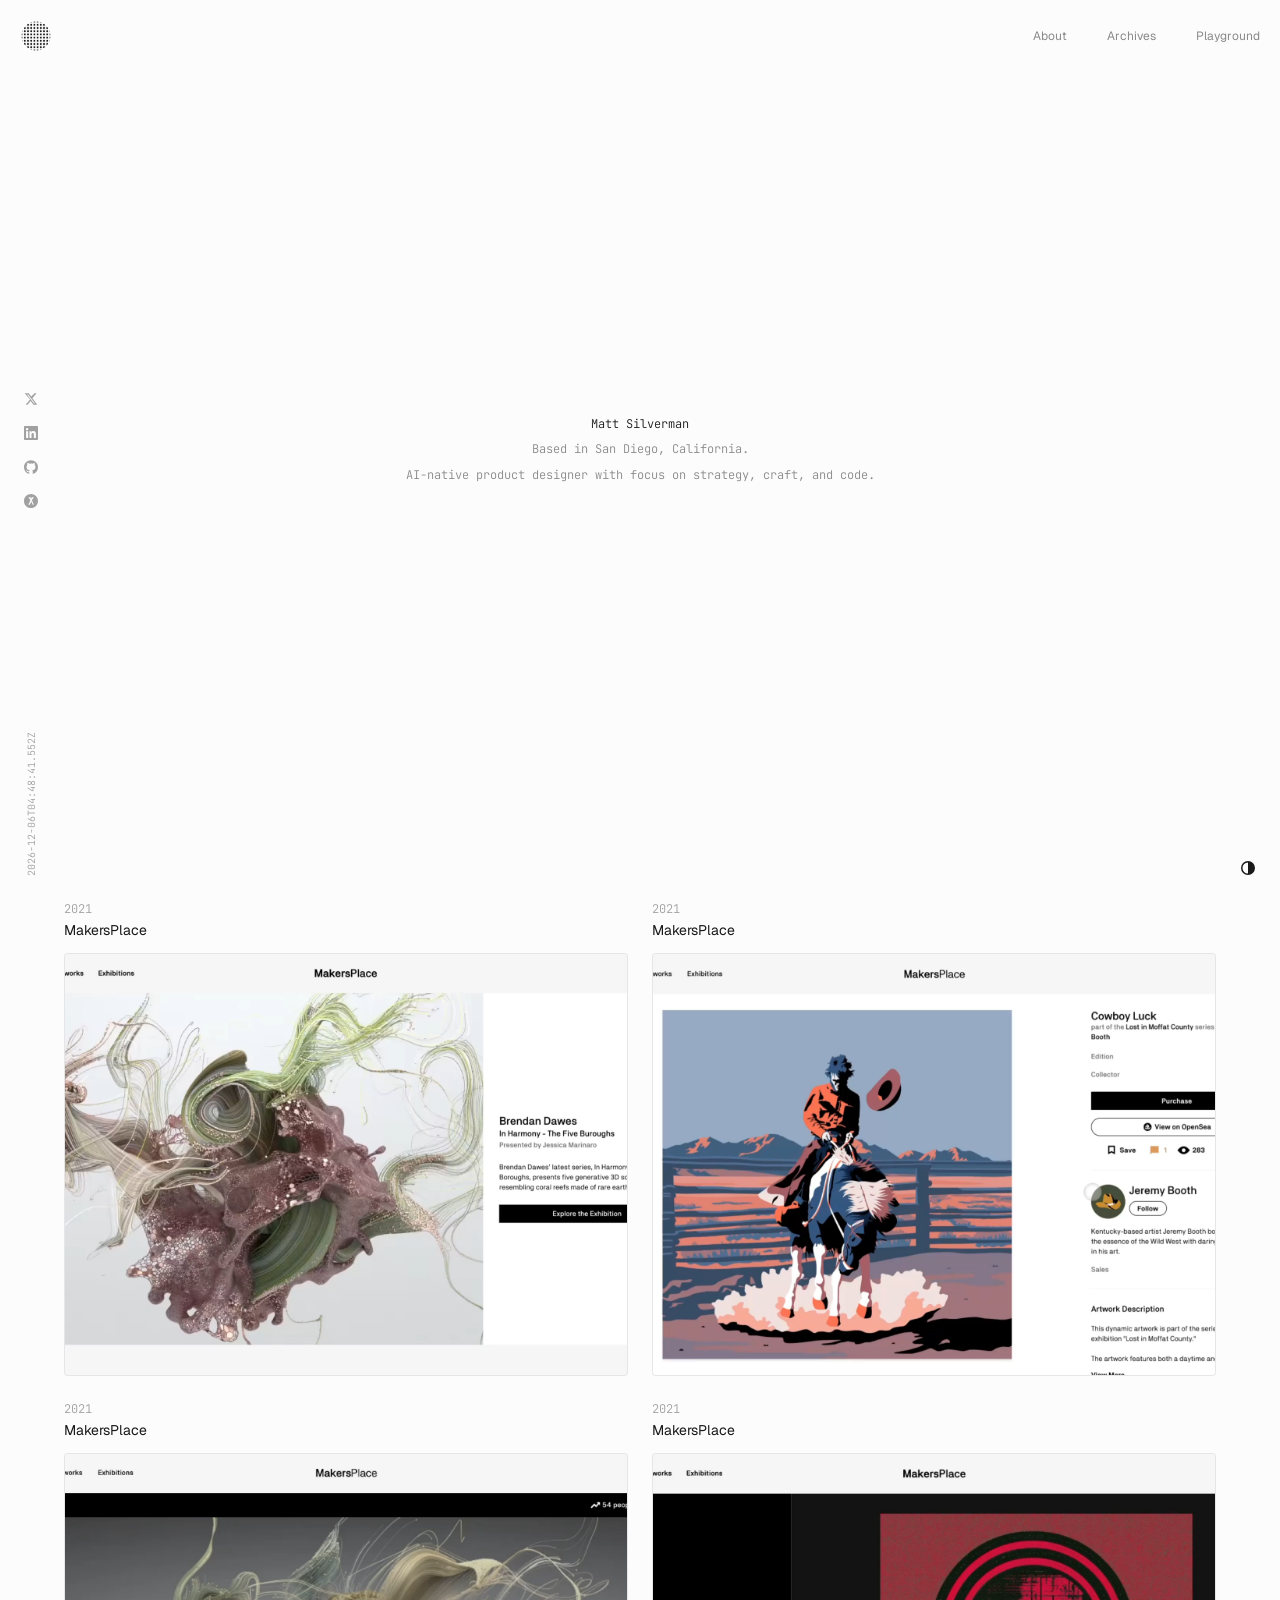
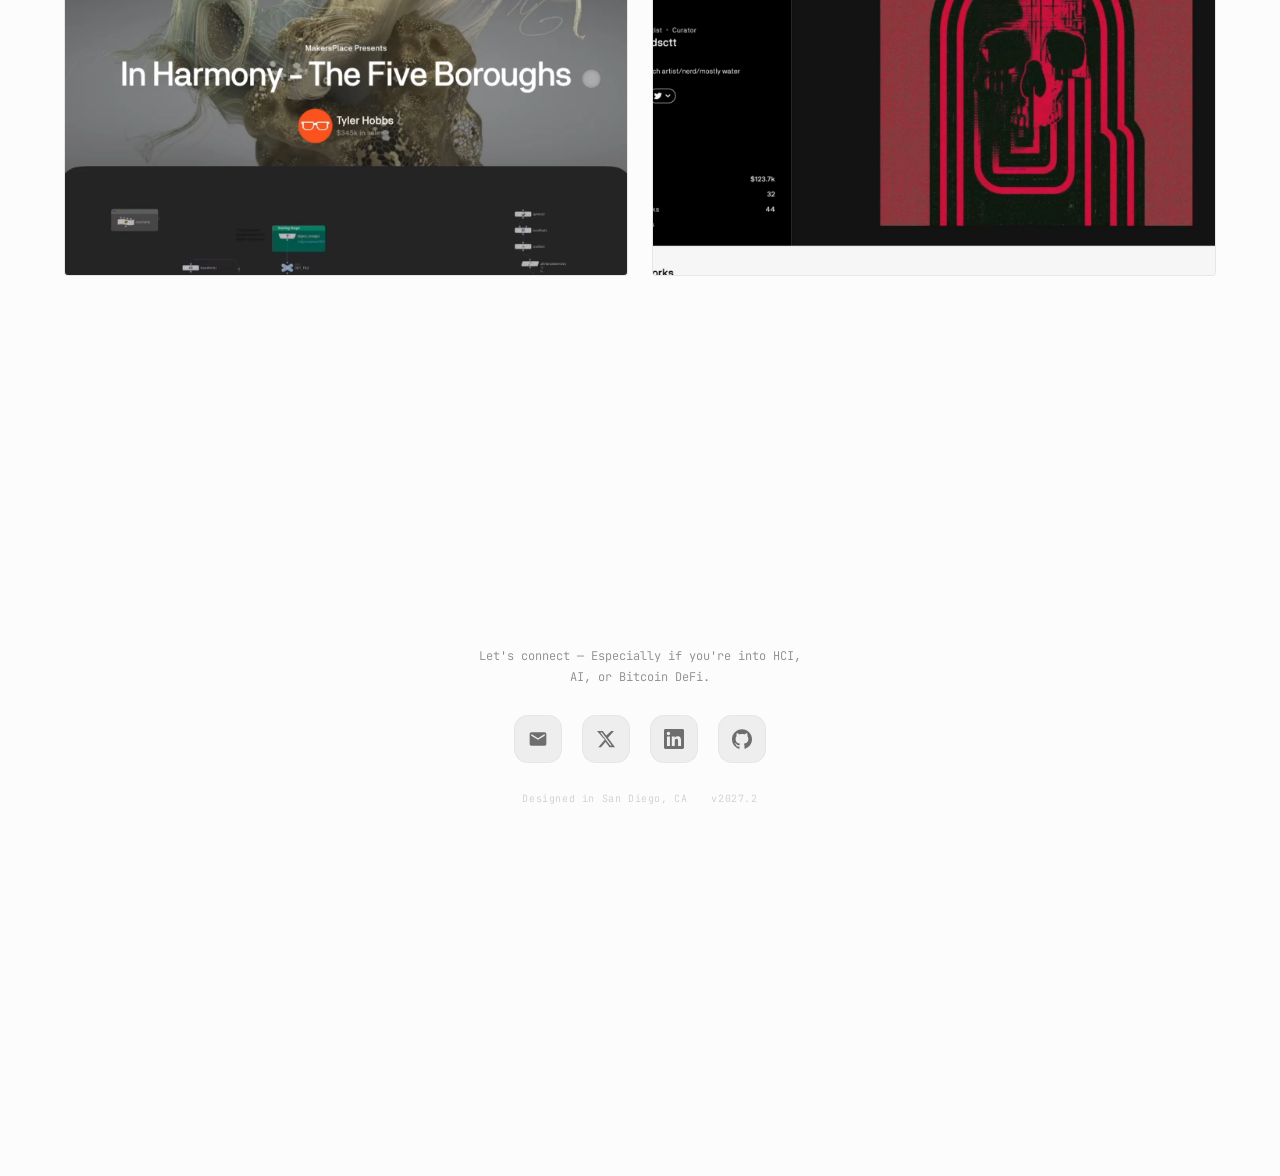
==== index.html @ 3ee73d1b "Initial portfolio build — 4-page static site Full portfolio: Home, About, Archives, Playground. Inte" ====
<!DOCTYPE html>
<html lang="en">
<head>
  <meta charset="UTF-8">
  <meta name="viewport" content="width=device-width, initial-scale=1">
  <title>Matt Silverman</title>
  <meta name="description" content="AI-native product designer with focus on strategy, craft, and code. Based in San Diego, California.">
  <meta property="og:title" content="Matt Silverman">
  <meta property="og:description" content="AI-native product designer with focus on strategy, craft, and code.">
  <meta property="og:type" content="website">
  <link rel="preconnect" href="https://fonts.googleapis.com">
  <link rel="preconnect" href="https://fonts.gstatic.com" crossorigin>
  <link href="https://fonts.googleapis.com/css2?family=Geist:wght@300..700&family=JetBrains+Mono:wght@100..800&display=swap" rel="stylesheet">
  <link rel="stylesheet" href="style.css">
  <script>
    (function(){
      var t=localStorage.getItem('theme')||'system';
      var r=t==='system'?(window.matchMedia('(prefers-color-scheme: dark)').matches?'dark':'light'):t;
      document.documentElement.setAttribute('data-theme',r);
      document.documentElement.classList.add('no-transition');
      window.addEventListener('load',function(){setTimeout(function(){document.documentElement.classList.remove('no-transition');},50);});
    })();
  </script>
</head>
<body>

<!-- ── Header ──────────────────────────────────────────────────────────── -->
<header class="header">
  <a href="index.html" class="logo" aria-label="Home">
    <svg class="logo-svg" width="32" height="32" viewBox="0 0 60 60" xmlns="http://www.w3.org/2000/svg" aria-hidden="true">
      <defs>
        <pattern id="dp" x="0" y="0" width="6" height="6" patternUnits="userSpaceOnUse">
          <circle cx="3" cy="3" r="1.8" fill="currentColor"/>
        </pattern>
        <mask id="dm">
          <circle cx="30" cy="30" r="27" fill="white"/>
        </mask>
      </defs>
      <rect width="60" height="60" fill="url(#dp)" mask="url(#dm)"/>
    </svg>
  </a>

  <nav class="nav">
    <a href="about.html" class="nav-link">About</a>
    <a href="archives.html" class="nav-link">Archives</a>
    <a href="playground.html" class="nav-link">Playground</a>
  </nav>

  <div class="menu-wrapper">
    <button class="menu-toggle" aria-label="Open menu">
      <svg class="menu-toggle-icon" viewBox="0 0 16 16" xmlns="http://www.w3.org/2000/svg" fill="none" stroke="currentColor" stroke-width="1.5" stroke-linecap="round" aria-hidden="true">
        <line x1="8" y1="3" x2="8" y2="13"/>
        <line x1="3" y1="8" x2="13" y2="8"/>
      </svg>
    </button>
    <div class="dropdown">
      <a href="about.html" class="dropdown-link" style="--index:0">About</a>
      <a href="archives.html" class="dropdown-link" style="--index:1">Archives</a>
      <a href="playground.html" class="dropdown-link" style="--index:2">Playground</a>
    </div>
  </div>
</header>

<!-- ── Social sidebar ──────────────────────────────────────────────────── -->
<div class="social-bar">
  <a href="https://x.com/mattjss" target="_blank" rel="noopener noreferrer" class="social-link" aria-label="X">
    <svg viewBox="0 0 24 24" xmlns="http://www.w3.org/2000/svg" aria-hidden="true">
      <path d="M18.244 2.25h3.308l-7.227 8.26 8.502 11.24H16.17l-4.714-6.231-5.401 6.231H2.747l7.73-8.835L1.254 2.25H8.08l4.253 5.622zm-1.161 17.52h1.833L7.084 4.126H5.117z"/>
    </svg>
  </a>
  <a href="https://linkedin.com/in/mattsilverman" target="_blank" rel="noopener noreferrer" class="social-link" aria-label="LinkedIn">
    <svg viewBox="0 0 24 24" xmlns="http://www.w3.org/2000/svg" aria-hidden="true">
      <path d="M20.447 20.452h-3.554v-5.569c0-1.328-.027-3.037-1.852-3.037-1.853 0-2.136 1.445-2.136 2.939v5.667H9.351V9h3.414v1.561h.046c.477-.9 1.637-1.85 3.37-1.85 3.601 0 4.267 2.37 4.267 5.455v6.286zM5.337 7.433a2.062 2.062 0 0 1-2.063-2.065 2.064 2.064 0 1 1 2.063 2.065zm1.782 13.019H3.555V9h3.564v11.452zM22.225 0H1.771C.792 0 0 .774 0 1.729v20.542C0 23.227.792 24 1.771 24h20.451C23.2 24 24 23.227 24 22.271V1.729C24 .774 23.2 0 22.222 0h.003z"/>
    </svg>
  </a>
  <a href="https://github.com/mattjss" target="_blank" rel="noopener noreferrer" class="social-link" aria-label="GitHub">
    <svg viewBox="0 0 24 24" xmlns="http://www.w3.org/2000/svg" aria-hidden="true">
      <path d="M12 .297c-6.63 0-12 5.373-12 12 0 5.303 3.438 9.8 8.205 11.385.6.113.82-.258.82-.577 0-.285-.01-1.04-.015-2.04-3.338.724-4.042-1.61-4.042-1.61C4.422 18.07 3.633 17.7 3.633 17.7c-1.087-.744.084-.729.084-.729 1.205.084 1.838 1.236 1.838 1.236 1.07 1.835 2.809 1.305 3.495.998.108-.776.417-1.305.76-1.605-2.665-.3-5.466-1.332-5.466-5.93 0-1.31.465-2.38 1.235-3.22-.135-.303-.54-1.523.105-3.176 0 0 1.005-.322 3.3 1.23.96-.267 1.98-.399 3-.405 1.02.006 2.04.138 3 .405 2.28-1.552 3.285-1.23 3.285-1.23.645 1.653.24 2.873.12 3.176.765.84 1.23 1.91 1.23 3.22 0 4.61-2.805 5.625-5.475 5.92.42.36.81 1.096.81 2.22 0 1.606-.015 2.896-.015 3.286 0 .315.21.69.825.57C20.565 22.092 24 17.592 24 12.297c0-6.627-5.373-12-12-12"/>
    </svg>
  </a>
  <a href="https://warpcast.com/mattsilverman" target="_blank" rel="noopener noreferrer" class="social-link" aria-label="Farcaster">
    <svg viewBox="0 0 24 24" xmlns="http://www.w3.org/2000/svg" aria-hidden="true">
      <path d="M11.707 0h.586C18.36 0 24 5.373 24 12v.293c0 6.327-5.373 11.707-12 11.707h-.293C5.373 24 0 18.627 0 12.293V12C0 5.373 5.373 0 12 0zm-.371 5.5H7.5l3.5 5-3.5 8h2.5l2.5-5.5 2.5 5.5H17l-3.5-8 3.5-5h-3.836L12 8.5z"/>
    </svg>
  </a>
</div>

<!-- ── Main ─────────────────────────────────────────────────────────────── -->
<main>
  <!-- Hero -->
  <section class="hero">
    <p class="hero-text"><span>Matt Silverman</span></p>
    <p class="hero-text">Based in San Diego, California.</p>
    <p class="hero-text">AI-native product designer with focus on strategy, craft, and code.</p>
  </section>

  <!-- Work grid -->
  <section>
    <div class="work-grid">
      <a href="https://makersplace.com" target="_blank" rel="noopener noreferrer" class="work-item">
        <div class="work-meta">
          <span class="work-year">2021</span>
          <span class="work-name">MakersPlace</span>
        </div>
        <div class="work-thumbnail">
          <img src="images/card1.jpg" alt="MakersPlace exhibition">
        </div>
      </a>

      <a href="https://makersplace.com" target="_blank" rel="noopener noreferrer" class="work-item">
        <div class="work-meta">
          <span class="work-year">2021</span>
          <span class="work-name">MakersPlace</span>
        </div>
        <div class="work-thumbnail">
          <img src="images/card2.jpg" alt="MakersPlace marketplace">
        </div>
      </a>

      <a href="https://makersplace.com" target="_blank" rel="noopener noreferrer" class="work-item">
        <div class="work-meta">
          <span class="work-year">2021</span>
          <span class="work-name">MakersPlace</span>
        </div>
        <div class="work-thumbnail">
          <img src="images/card3.jpg" alt="MakersPlace discovery">
        </div>
      </a>

      <a href="https://makersplace.com" target="_blank" rel="noopener noreferrer" class="work-item">
        <div class="work-meta">
          <span class="work-year">2021</span>
          <span class="work-name">MakersPlace</span>
        </div>
        <div class="work-thumbnail">
          <img src="images/card4.jpg" alt="MakersPlace artists">
        </div>
      </a>
    </div>
  </section>
</main>

<!-- ── Contact ───────────────────────────────────────────────────────────── -->
<section class="contact">
  <p class="connect-text">Let's connect — Especially if you're into HCI, AI, or Bitcoin DeFi.</p>
  <div class="contact-links">
    <a href="mailto:silverman.me@gmail.com" target="_blank" rel="noopener noreferrer" class="contact-link" aria-label="Email">
      <span class="contact-icon">
        <svg viewBox="0 0 24 24" xmlns="http://www.w3.org/2000/svg" aria-hidden="true">
          <path d="M20 4H4c-1.1 0-2 .9-2 2v12c0 1.1.9 2 2 2h16c1.1 0 2-.9 2-2V6c0-1.1-.9-2-2-2zm0 4l-8 5-8-5V6l8 5 8-5v2z"/>
        </svg>
      </span>
    </a>
    <a href="https://x.com/mattjss" target="_blank" rel="noopener noreferrer" class="contact-link" aria-label="X">
      <span class="contact-icon">
        <svg viewBox="0 0 24 24" xmlns="http://www.w3.org/2000/svg" aria-hidden="true">
          <path d="M18.244 2.25h3.308l-7.227 8.26 8.502 11.24H16.17l-4.714-6.231-5.401 6.231H2.747l7.73-8.835L1.254 2.25H8.08l4.253 5.622zm-1.161 17.52h1.833L7.084 4.126H5.117z"/>
        </svg>
      </span>
    </a>
    <a href="https://linkedin.com/in/mattsilverman" target="_blank" rel="noopener noreferrer" class="contact-link" aria-label="LinkedIn">
      <span class="contact-icon">
        <svg viewBox="0 0 24 24" xmlns="http://www.w3.org/2000/svg" aria-hidden="true">
          <path d="M20.447 20.452h-3.554v-5.569c0-1.328-.027-3.037-1.852-3.037-1.853 0-2.136 1.445-2.136 2.939v5.667H9.351V9h3.414v1.561h.046c.477-.9 1.637-1.85 3.37-1.85 3.601 0 4.267 2.37 4.267 5.455v6.286zM5.337 7.433a2.062 2.062 0 0 1-2.063-2.065 2.064 2.064 0 1 1 2.063 2.065zm1.782 13.019H3.555V9h3.564v11.452zM22.225 0H1.771C.792 0 0 .774 0 1.729v20.542C0 23.227.792 24 1.771 24h20.451C23.2 24 24 23.227 24 22.271V1.729C24 .774 23.2 0 22.222 0h.003z"/>
        </svg>
      </span>
    </a>
    <a href="https://github.com/mattjss" target="_blank" rel="noopener noreferrer" class="contact-link" aria-label="GitHub">
      <span class="contact-icon">
        <svg viewBox="0 0 24 24" xmlns="http://www.w3.org/2000/svg" aria-hidden="true">
          <path d="M12 .297c-6.63 0-12 5.373-12 12 0 5.303 3.438 9.8 8.205 11.385.6.113.82-.258.82-.577 0-.285-.01-1.04-.015-2.04-3.338.724-4.042-1.61-4.042-1.61C4.422 18.07 3.633 17.7 3.633 17.7c-1.087-.744.084-.729.084-.729 1.205.084 1.838 1.236 1.838 1.236 1.07 1.835 2.809 1.305 3.495.998.108-.776.417-1.305.76-1.605-2.665-.3-5.466-1.332-5.466-5.93 0-1.31.465-2.38 1.235-3.22-.135-.303-.54-1.523.105-3.176 0 0 1.005-.322 3.3 1.23.96-.267 1.98-.399 3-.405 1.02.006 2.04.138 3 .405 2.28-1.552 3.285-1.23 3.285-1.23.645 1.653.24 2.873.12 3.176.765.84 1.23 1.91 1.23 3.22 0 4.61-2.805 5.625-5.475 5.92.42.36.81 1.096.81 2.22 0 1.606-.015 2.896-.015 3.286 0 .315.21.69.825.57C20.565 22.092 24 17.592 24 12.297c0-6.627-5.373-12-12-12"/>
        </svg>
      </span>
    </a>
  </div>
  <div class="footer-meta">
    <span>Designed in San Diego, CA</span>
    <span>v2027.2</span>
  </div>
</section>

<!-- ── Theme toggle ──────────────────────────────────────────────────────── -->
<button class="theme-toggle" aria-label="Toggle theme">
  <span class="theme-toggle-icon">
    <svg viewBox="0 0 16 16" xmlns="http://www.w3.org/2000/svg" aria-hidden="true">
      <path d="M8 1a7 7 0 1 0 0 14A7 7 0 0 0 8 1zm0 1.5a5.5 5.5 0 0 1 0 11V2.5z"/>
    </svg>
  </span>
</button>

<!-- ── Live time ─────────────────────────────────────────────────────────── -->
<div class="live-time" aria-hidden="true">
  <span class="live-time-text"></span>
</div>

<script src="app.js"></script>
</body>
</html>
---- style.css ----
/* ── Reset ─────────────────────────────────────────────────────────────── */
*, *::before, *::after { box-sizing: border-box; scrollbar-width: none; margin: 0; padding: 0; }
::-webkit-scrollbar { display: none; }
h1, h2, h3, h4, h5, h6 { font-weight: 400; font-size: inherit; }
html { -webkit-font-smoothing: antialiased; -moz-osx-font-smoothing: grayscale; }
.no-transition * { transition: none !important; }

/* ── Tokens ─────────────────────────────────────────────────────────────── */
:root {
  --black: #101010;
  --white: #fafafa;
  --accent: #007bff;
  --highlight: #1c1c1c;
  --black-20: rgba(16,16,16,.20);
  --black-40: rgba(16,16,16,.40);
  --white-04: rgba(250,250,250,.04);
  --white-06: rgba(250,250,250,.06);
  --white-08: rgba(250,250,250,.08);
  --white-10: rgba(250,250,250,.10);
  --white-20: rgba(250,250,250,.20);
  --white-30: rgba(250,250,250,.30);
  --white-40: rgba(250,250,250,.40);
  --white-50: rgba(250,250,250,.50);
  --white-60: rgba(250,250,250,.60);
  --white-70: rgba(250,250,250,.70);
}

[data-theme=light] {
  --black: #fcfcfc;
  --white: #191919;
  --highlight: #ffffff;
  --black-20: rgba(252,252,252,.20);
  --black-40: rgba(252,252,252,.40);
  --white-04: rgba(25,25,25,.04);
  --white-06: rgba(25,25,25,.06);
  --white-08: rgba(25,25,25,.08);
  --white-10: rgba(25,25,25,.10);
  --white-20: rgba(25,25,25,.20);
  --white-30: rgba(25,25,25,.30);
  --white-40: rgba(25,25,25,.40);
  --white-50: rgba(25,25,25,.50);
  --white-60: rgba(25,25,25,.60);
  --white-70: rgba(25,25,25,.70);
}

/* ── Base ────────────────────────────────────────────────────────────────── */
html { background: var(--black); }
body {
  color: var(--white);
  background: var(--black);
  font-family: 'JetBrains Mono', ui-monospace, 'SF Mono', Menlo, monospace;
  font-size: 12px;
  font-weight: 300;
  line-height: 1.5;
  transition: background .2s, color .2s;
}
a { color: inherit; text-decoration: none; }

/* ── Header ──────────────────────────────────────────────────────────────── */
.header {
  position: fixed; top: 0; left: 0; right: 0; z-index: 100;
  display: flex; align-items: center; justify-content: space-between;
  padding: 20px;
}
@media (max-width: 768px) { .header { padding: 12px 8px; } }

.logo {
  display: flex; align-items: center;
  color: var(--white);
  transition: opacity .15s, transform .15s;
  flex-shrink: 0;
}
.logo:hover { opacity: .7; }
.logo:active { transform: scale(.9); }

.logo-svg {
  color: var(--white);
  display: block;
  transition: width .3s ease, height .3s ease;
}

.nav { display: flex; gap: 40px; align-items: center; }
@media (max-width: 768px) { .nav { display: none; } }

.nav-link {
  font-family: 'Geist', system-ui, sans-serif;
  font-size: 12px; font-weight: 400;
  color: var(--white); opacity: .5;
  transition: opacity .15s, transform .15s;
}
.nav-link:hover { opacity: 1; }
.nav-link:active { transform: scale(.95); }
.nav-link.active { opacity: 1; }

/* ── Mobile menu ─────────────────────────────────────────────────────────── */
.menu-wrapper { position: relative; display: none; }
@media (max-width: 768px) { .menu-wrapper { display: flex; } }

.menu-toggle {
  background: none; border: none; cursor: pointer;
  display: flex; align-items: center; justify-content: center;
  width: 48px; height: 48px; margin: -16px; padding: 0;
  color: var(--white);
  transition: transform .15s;
}
.menu-toggle:active { transform: scale(.9); }
.menu-toggle-icon {
  display: block; width: 16px; height: 16px;
  transition: transform .2s;
}
.menu-toggle.open .menu-toggle-icon { transform: rotate(45deg); }

.dropdown {
  position: absolute; top: calc(100% + 12px); right: 0;
  background: var(--black-20);
  border: 1px solid var(--white-04);
  backdrop-filter: blur(8px); -webkit-backdrop-filter: blur(8px);
  border-radius: 8px; min-width: 120px; padding: 4px;
  display: flex; flex-direction: column;
  box-shadow: 0 4px 12px var(--black-40);
  visibility: hidden;
  transform: translateY(-8px) scaleY(.5) scaleX(.75);
  transform-origin: 100% 0;
  transition: visibility 0s .2s, transform .2s ease-in;
  pointer-events: none;
}
.dropdown.open {
  visibility: visible; pointer-events: auto;
  transform: translateY(0) scale(1);
  transition: visibility 0s, transform .35s cubic-bezier(.28, 1.68, .5, 1);
}
.dropdown-link {
  font-family: 'Geist', system-ui, sans-serif;
  font-size: 12px; color: var(--white);
  padding: 8px 12px; border-radius: 4px;
  opacity: 0; transform: translateY(-8px);
  transition: opacity .1s, transform .1s ease-in, background .15s;
  transition-delay: calc((3 - var(--index)) * 35ms);
}
.dropdown.open .dropdown-link {
  opacity: 1; transform: translateY(0);
  transition: opacity .2s, transform .3s cubic-bezier(.34, 1.56, .64, 1), background .15s;
  transition-delay: calc(60ms + var(--index) * 50ms);
}
@media (min-width: 769px) { .dropdown-link:hover { background: var(--white-10); } }
.dropdown-link:active { transform: scale(.97); }

/* ── Social bar (fixed left) ────────────────────────────────────────────── */
.social-bar {
  position: fixed; left: 24px; z-index: 100;
  top: 50%; transform: translateY(-50%);
  display: flex; flex-direction: column; gap: 20px; align-items: center;
}
@media (max-width: 1024px) { .social-bar { display: none; } }

.social-link {
  color: var(--white-40);
  display: flex; align-items: center; justify-content: center;
  transition: color .15s, transform .15s;
}
.social-link:hover { color: var(--white); }
.social-link:active { transform: scale(.9); }
.social-link svg { width: 14px; height: 14px; fill: currentColor; display: block; }

/* ── Main ────────────────────────────────────────────────────────────────── */
main { padding: 0 64px; }
@media (max-width: 768px) { main { padding: 0 32px; } }

/* ── Hero ────────────────────────────────────────────────────────────────── */
.hero {
  display: flex; flex-direction: column;
  justify-content: center; align-items: center; text-align: center;
  min-height: 100vh; padding: 24px; gap: 4px;
}
.hero-text {
  color: var(--white-50); font-size: 12px; font-weight: 300; line-height: 1.8;
}
.hero-text span { color: var(--white); }
.hero-text a { color: var(--white); transition: color .15s; }
.hero-text a:hover { color: var(--accent); }

/* ── Work grid ───────────────────────────────────────────────────────────── */
.work-grid {
  display: grid; grid-template-columns: 1fr 1fr; gap: 24px;
}
@media (max-width: 768px) { .work-grid { grid-template-columns: 1fr; } }

.work-item {
  display: block; color: inherit; text-decoration: none;
  transition: transform .15s;
}
.work-item:active { transform: scale(.98); }

.work-meta { display: flex; flex-direction: column; gap: 2px; margin-bottom: 12px; }
.work-year { color: var(--white-40); font-size: 12px; }
.work-name {
  color: var(--white); font-size: 14px;
  font-family: 'Geist', system-ui, sans-serif; font-weight: 400;
}

.work-thumbnail {
  width: 100%; aspect-ratio: 4/3;
  border: 1px solid var(--white-06); border-radius: 4px;
  overflow: hidden; background: var(--white-04);
}
.work-thumbnail img {
  width: 100%; height: 100%; object-fit: cover;
  transition: transform .5s;
  display: block;
}
.work-item:hover .work-thumbnail img { transform: scale(1.05); }

/* ── About hero ──────────────────────────────────────────────────────────── */
.about-hero {
  display: flex; flex-direction: column;
  justify-content: center; align-items: center;
  min-height: 100vh; padding: 24px; gap: 40px;
}
.about-image-wrap { cursor: pointer; perspective: 1000px; }
.about-profile-img {
  width: 280px; height: 280px;
  border-radius: 8px;
  will-change: transform;
  transition: transform .3s ease-out;
  overflow: hidden; display: block;
  background: var(--white-06);
}
.checkered-bg {
  width: 100%; height: 100%;
  background-image:
    linear-gradient(45deg, var(--white-06) 25%, transparent 25%),
    linear-gradient(-45deg, var(--white-06) 25%, transparent 25%),
    linear-gradient(45deg, transparent 75%, var(--white-06) 75%),
    linear-gradient(-45deg, transparent 75%, var(--white-06) 75%);
  background-size: 20px 20px;
  background-position: 0 0, 0 10px, 10px -10px, -10px 0px;
}
.about-profile-card {
  display: flex; align-items: center; gap: 12px;
}
.about-avatar {
  width: 36px; height: 36px; border-radius: 50%;
  background: var(--white-10);
  display: flex; align-items: center; justify-content: center;
  font-family: 'Geist', system-ui, sans-serif;
  font-size: 13px; font-weight: 500; color: var(--white-70);
  flex-shrink: 0;
}
.about-profile-info { display: flex; flex-direction: column; gap: 2px; }
.about-profile-name {
  font-family: 'Geist', system-ui, sans-serif;
  font-size: 13px; font-weight: 400; color: var(--white);
  display: flex; align-items: center; gap: 8px;
}
.status-dot {
  width: 7px; height: 7px; border-radius: 50%;
  background: #22c55e; flex-shrink: 0;
}
.about-profile-location { font-size: 11px; color: var(--white-40); }

/* ── About details ───────────────────────────────────────────────────────── */
.about-details {
  max-width: 480px; margin: 0 auto;
  display: flex; flex-direction: column; gap: 40px;
  padding: 0 0 100px;
}
.about-bio {
  color: var(--white); font-size: 12px; line-height: 1.7; font-weight: 300;
}
.about-bio a { color: var(--white); transition: color .15s; }
.about-bio a:hover { color: var(--accent); }

.about-columns {
  display: flex; gap: 64px;
}
@media (max-width: 768px) { .about-columns { flex-direction: column; gap: 32px; } }
.about-column { display: flex; flex-direction: column; gap: 12px; }
.about-heading { font-family: 'Geist', system-ui, sans-serif; font-size: 12px; font-weight: 400; color: var(--white); }
.about-list {
  list-style: none; display: flex; flex-direction: column; gap: 4px;
  color: var(--white-50); font-size: 12px;
}
.about-list a { color: var(--white-50); transition: color .15s; }
.about-list a:hover { color: var(--white); }

/* ── Archives ────────────────────────────────────────────────────────────── */
.archives-hero {
  min-height: 40vh; padding: 120px 0 40px;
  display: flex; align-items: flex-end;
}
.archives-title {
  font-family: 'Geist', system-ui, sans-serif;
  font-size: 12px; font-weight: 400; color: var(--white-50);
  letter-spacing: 0.1em; text-transform: uppercase;
}
.filters {
  display: flex; gap: 16px; align-items: center;
  padding: 24px 0; flex-wrap: wrap;
}
.filter-btn {
  background: none; border: 1px solid var(--white-10);
  border-radius: 6px; cursor: pointer;
  padding: 6px 14px;
  font-family: 'JetBrains Mono', monospace;
  font-size: 10px; font-weight: 300;
  color: var(--white-50); letter-spacing: 0.06em;
  transition: color .15s, border-color .15s, background .15s;
}
.filter-btn:hover { color: var(--white); border-color: var(--white-30); }
.filter-btn.active { color: var(--white); border-color: var(--white-40); background: var(--white-06); }
.filter-btn:active { transform: scale(.97); }

.archive-grid {
  display: grid; grid-template-columns: 1fr 1fr 1fr; gap: 16px;
  padding-bottom: 100px;
}
@media (max-width: 1024px) { .archive-grid { grid-template-columns: 1fr 1fr; } }
@media (max-width: 640px) { .archive-grid { grid-template-columns: 1fr; } }

.archive-item {
  display: block; color: inherit; text-decoration: none;
  transition: transform .15s;
}
.archive-item:active { transform: scale(.98); }
.archive-thumb {
  width: 100%; aspect-ratio: 4/3;
  border: 1px solid var(--white-06); border-radius: 4px;
  overflow: hidden; background: var(--white-04);
  margin-bottom: 10px;
}
.archive-thumb img { width: 100%; height: 100%; object-fit: cover; transition: transform .5s; display: block; }
.archive-item:hover .archive-thumb img { transform: scale(1.05); }
.archive-meta { display: flex; flex-direction: column; gap: 2px; }
.archive-year { color: var(--white-40); font-size: 10px; }
.archive-name { color: var(--white); font-size: 12px; font-family: 'Geist', system-ui, sans-serif; font-weight: 400; }

/* ── Playground ──────────────────────────────────────────────────────────── */
.playground-hero {
  min-height: 40vh; padding: 120px 0 40px;
  display: flex; align-items: flex-end;
}
.playground-title {
  font-family: 'Geist', system-ui, sans-serif;
  font-size: 12px; font-weight: 400; color: var(--white-50);
  letter-spacing: 0.1em; text-transform: uppercase;
}

.pg-featured {
  margin-bottom: 32px;
}
.pg-featured-link {
  display: block; color: inherit; text-decoration: none;
  transition: transform .15s;
}
.pg-featured-link:active { transform: scale(.99); }
.pg-featured-meta { margin-bottom: 12px; }
.pg-featured-name {
  font-family: 'Geist', system-ui, sans-serif;
  font-size: 18px; font-weight: 400; color: var(--white);
}
.pg-featured-desc { color: var(--white-40); font-size: 11px; margin-top: 4px; }
.pg-featured-thumb {
  width: 100%; aspect-ratio: 16/9;
  border: 1px solid var(--white-06); border-radius: 4px;
  overflow: hidden; background: var(--white-04);
}
.pg-featured-thumb img { width: 100%; height: 100%; object-fit: cover; transition: transform .5s; display: block; }
.pg-featured-link:hover .pg-featured-thumb img { transform: scale(1.03); }

.pg-grid {
  display: grid; grid-template-columns: 1fr 1fr 1fr; gap: 24px 16px;
  padding-bottom: 100px;
}
@media (max-width: 1024px) { .pg-grid { grid-template-columns: 1fr 1fr; } }
@media (max-width: 640px) { .pg-grid { grid-template-columns: 1fr; } }

.pg-item {
  display: flex; align-items: stretch;
  border-bottom: 1px solid var(--white-06);
}
.pg-item:first-child { border-top: 1px solid var(--white-06); }

.pg-link {
  flex: 1; display: flex; flex-direction: column;
  padding: 16px 0 14px; color: inherit; text-decoration: none;
  transition: opacity .15s;
}
.pg-link:hover { opacity: .6; }
.pg-link:active { opacity: .35; }
.pg-top { display: flex; align-items: flex-start; justify-content: space-between; gap: 16px; }
.pg-info { display: flex; flex-direction: column; gap: 4px; }
.pg-name { font-size: 13px; color: var(--white-80); font-family: 'Geist', system-ui, sans-serif; font-weight: 400; }
.pg-desc { font-size: 11px; color: var(--white-30); line-height: 1.5; }
.pg-right { display: flex; align-items: center; gap: 12px; flex-shrink: 0; }
.pg-tag { font-size: 10px; letter-spacing: .06em; color: var(--white-20); white-space: nowrap; }
.pg-arrow { font-size: 11px; color: var(--white-20); }

/* ── Contact ─────────────────────────────────────────────────────────────── */
.contact {
  display: flex; flex-direction: column;
  justify-content: center; align-items: center; text-align: center;
  min-height: 100vh; padding: 24px; gap: 28px;
}
.connect-text {
  font-size: 12px; color: var(--white-50);
  max-width: 340px; line-height: 1.7;
}
.contact-links { display: flex; align-items: center; gap: 20px; }
.contact-link {
  display: block; transition: transform .2s, opacity .2s;
}
.contact-link:hover { transform: scale(1.08); }
.contact-link:active { transform: scale(.92); }
.contact-icon {
  width: 48px; height: 48px; border-radius: 14px;
  background: var(--white-06); border: 1px solid var(--white-04);
  display: flex; align-items: center; justify-content: center;
  color: var(--white-60); transition: background .15s, color .15s;
}
.contact-link:hover .contact-icon { background: var(--white-10); color: var(--white); }
.contact-icon svg { width: 20px; height: 20px; fill: currentColor; display: block; }

.footer-meta {
  display: flex; gap: 24px;
  color: var(--white-20); font-size: 10px; letter-spacing: .06em;
  flex-wrap: wrap; justify-content: center;
}

/* ── Theme toggle ────────────────────────────────────────────────────────── */
.theme-toggle {
  position: fixed; bottom: 24px; right: 24px; z-index: 100;
  background: none; border: none; cursor: pointer;
  display: flex; align-items: center; justify-content: center;
  color: var(--white); padding: 0;
  transition: color .15s;
}
.theme-toggle:hover { color: var(--accent); }
.theme-toggle:active { transform: scale(.85); }
@media (max-width: 768px) {
  .theme-toggle { width: 48px; height: 48px; margin: -16px; bottom: 8px; right: 8px; }
}
.theme-toggle-icon {
  display: block; width: 16px; height: 16px;
  transition: transform .3s;
}
.theme-toggle-icon svg { width: 16px; height: 16px; fill: currentColor; display: block; }
[data-theme=light] .theme-toggle-icon { transform: rotate(180deg); }

/* ── Live time ───────────────────────────────────────────────────────────── */
.live-time {
  position: fixed; bottom: 24px; left: 24px; z-index: 100;
}
@media (max-width: 768px) { .live-time { bottom: 10px; left: 10px; } }
.live-time-text {
  font-family: 'JetBrains Mono', monospace;
  font-size: 10px; color: var(--white-40);
  writing-mode: vertical-rl; text-orientation: mixed;
  display: block; transform: rotate(180deg);
  user-select: none;
}
@media (max-width: 768px) { .live-time-text { font-size: 8px; } }
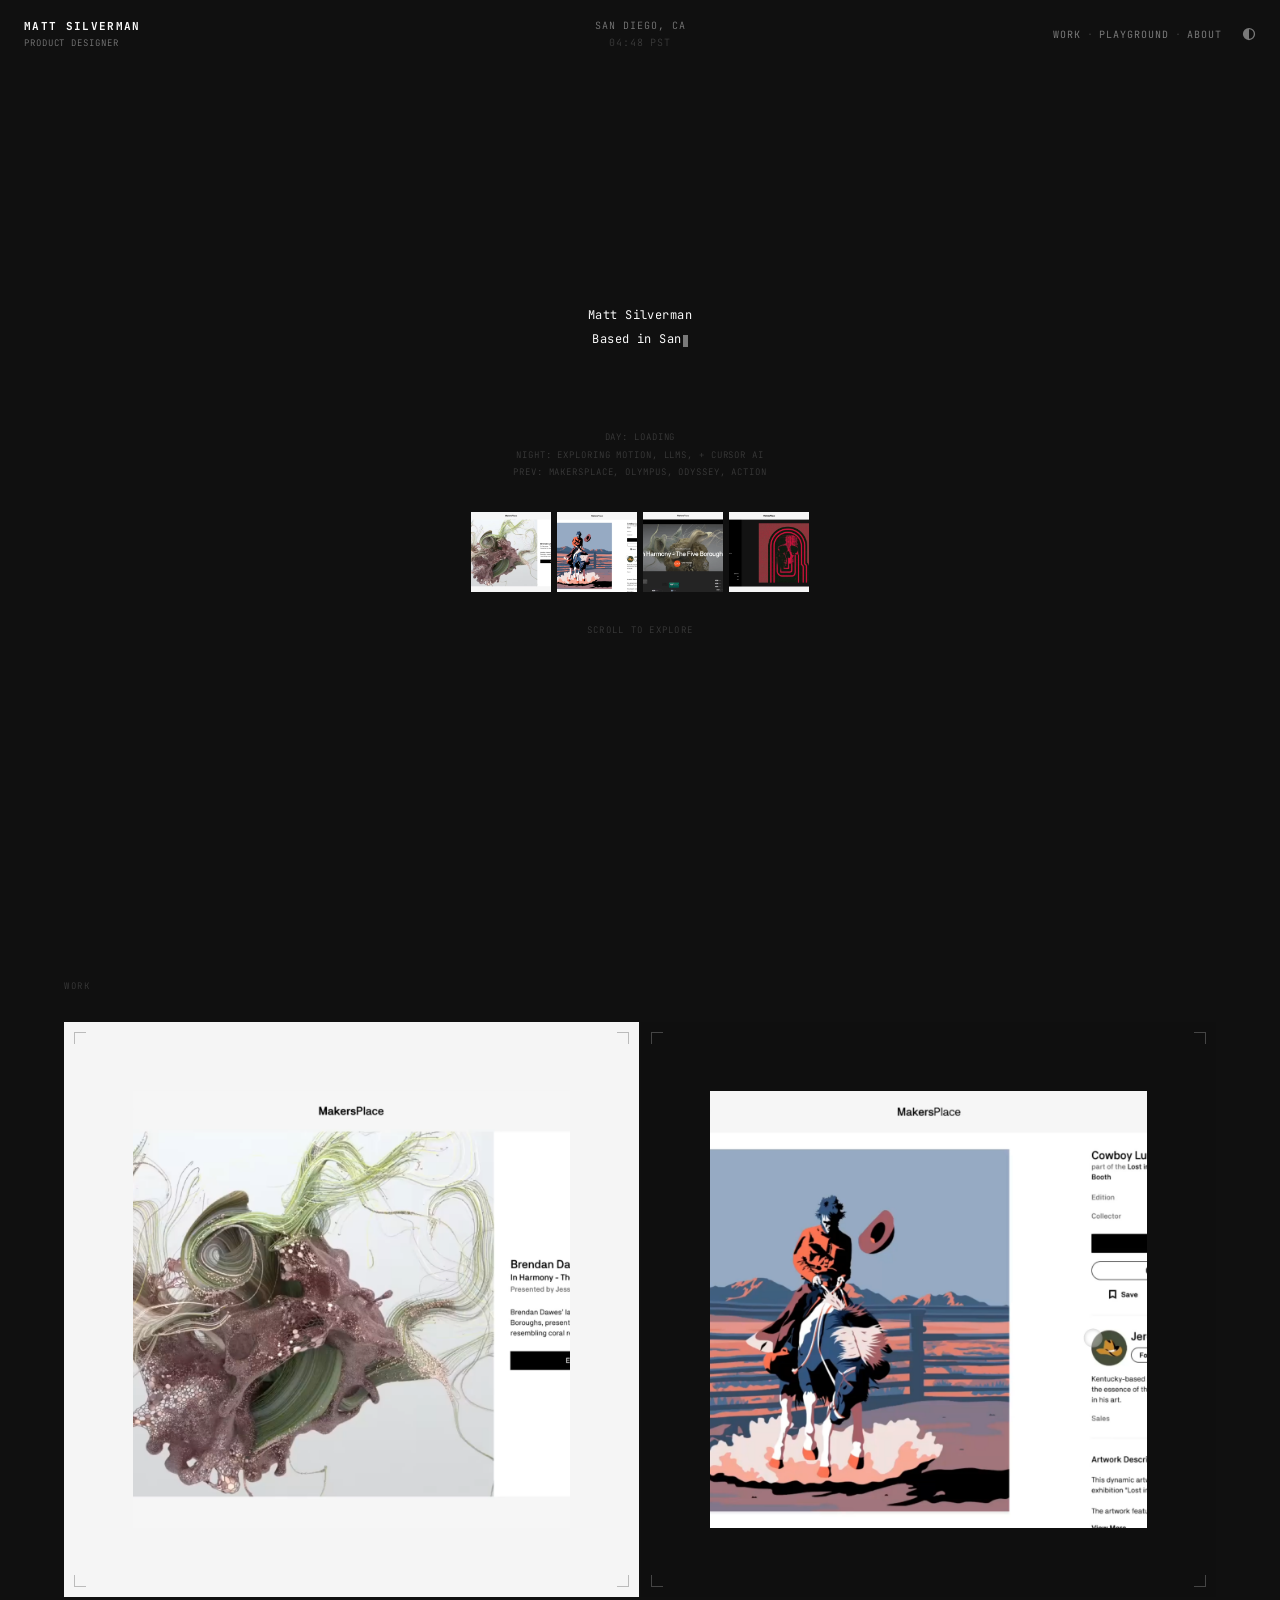
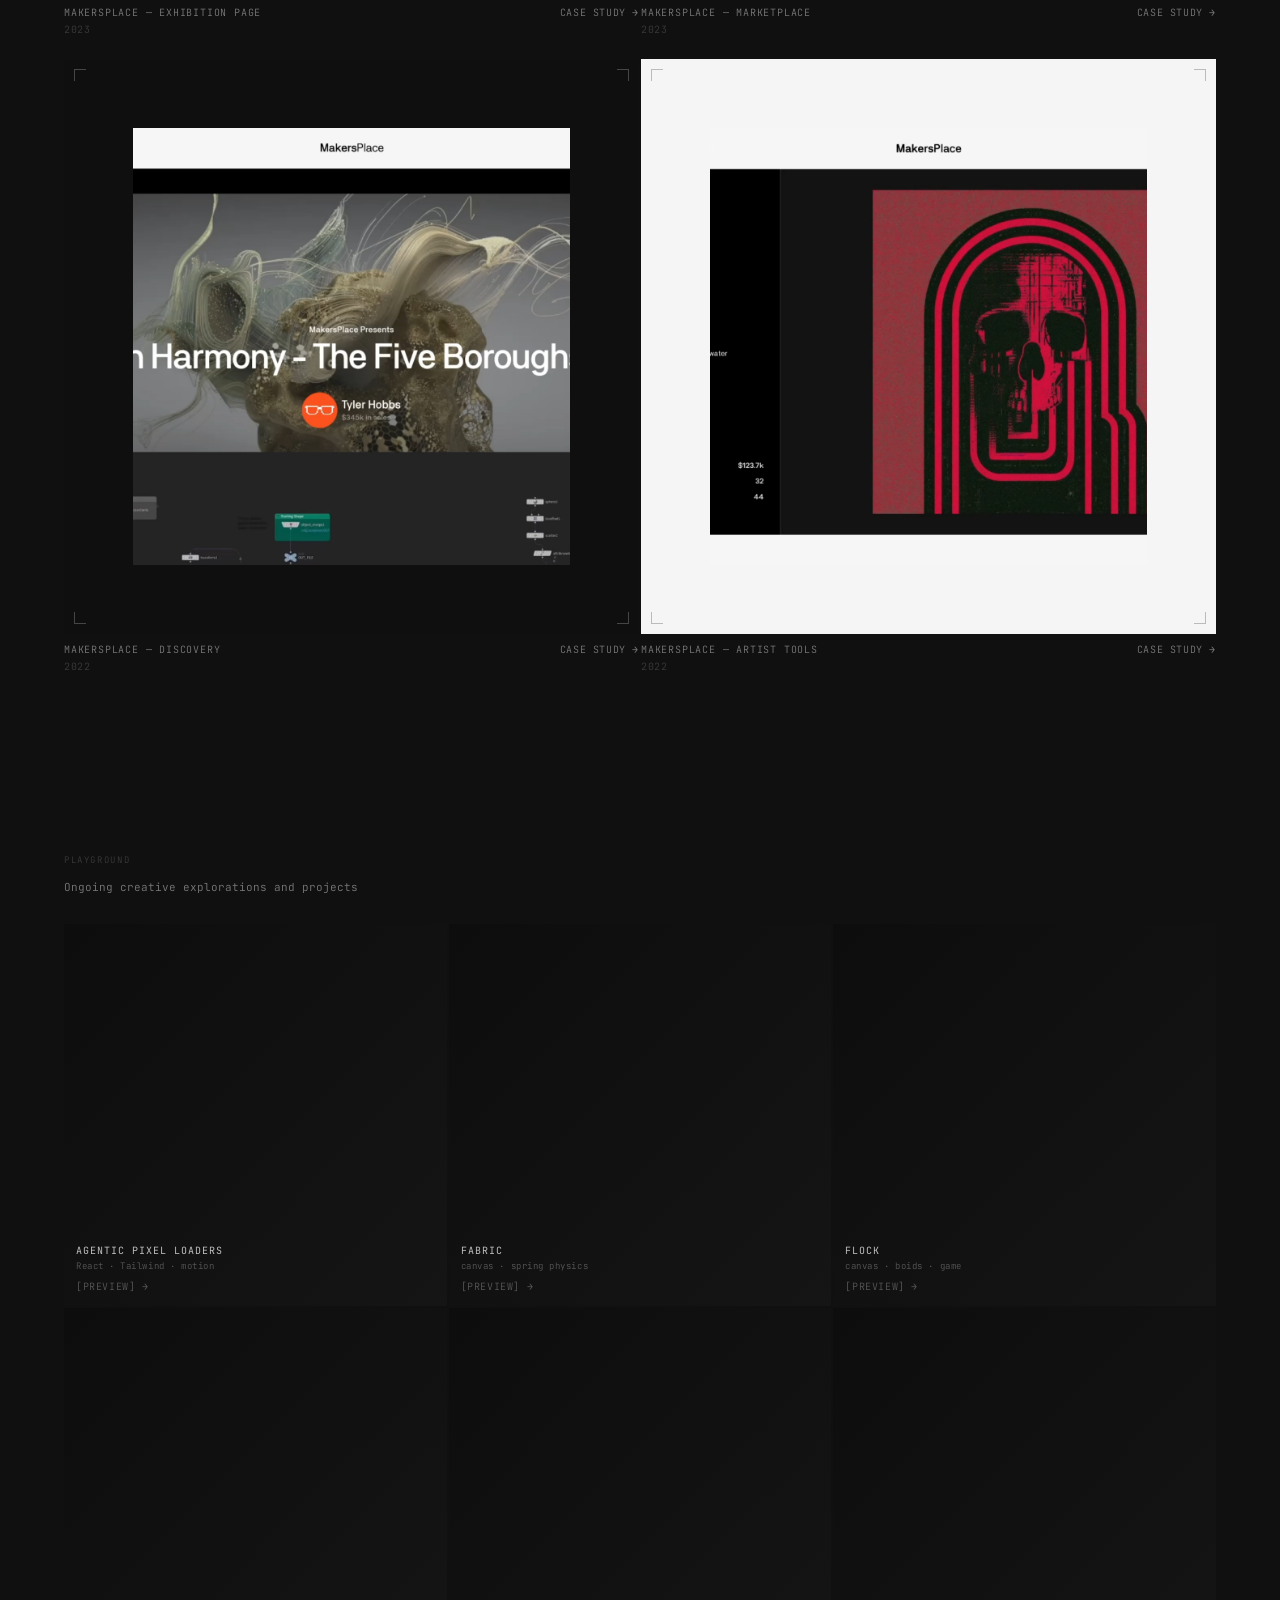
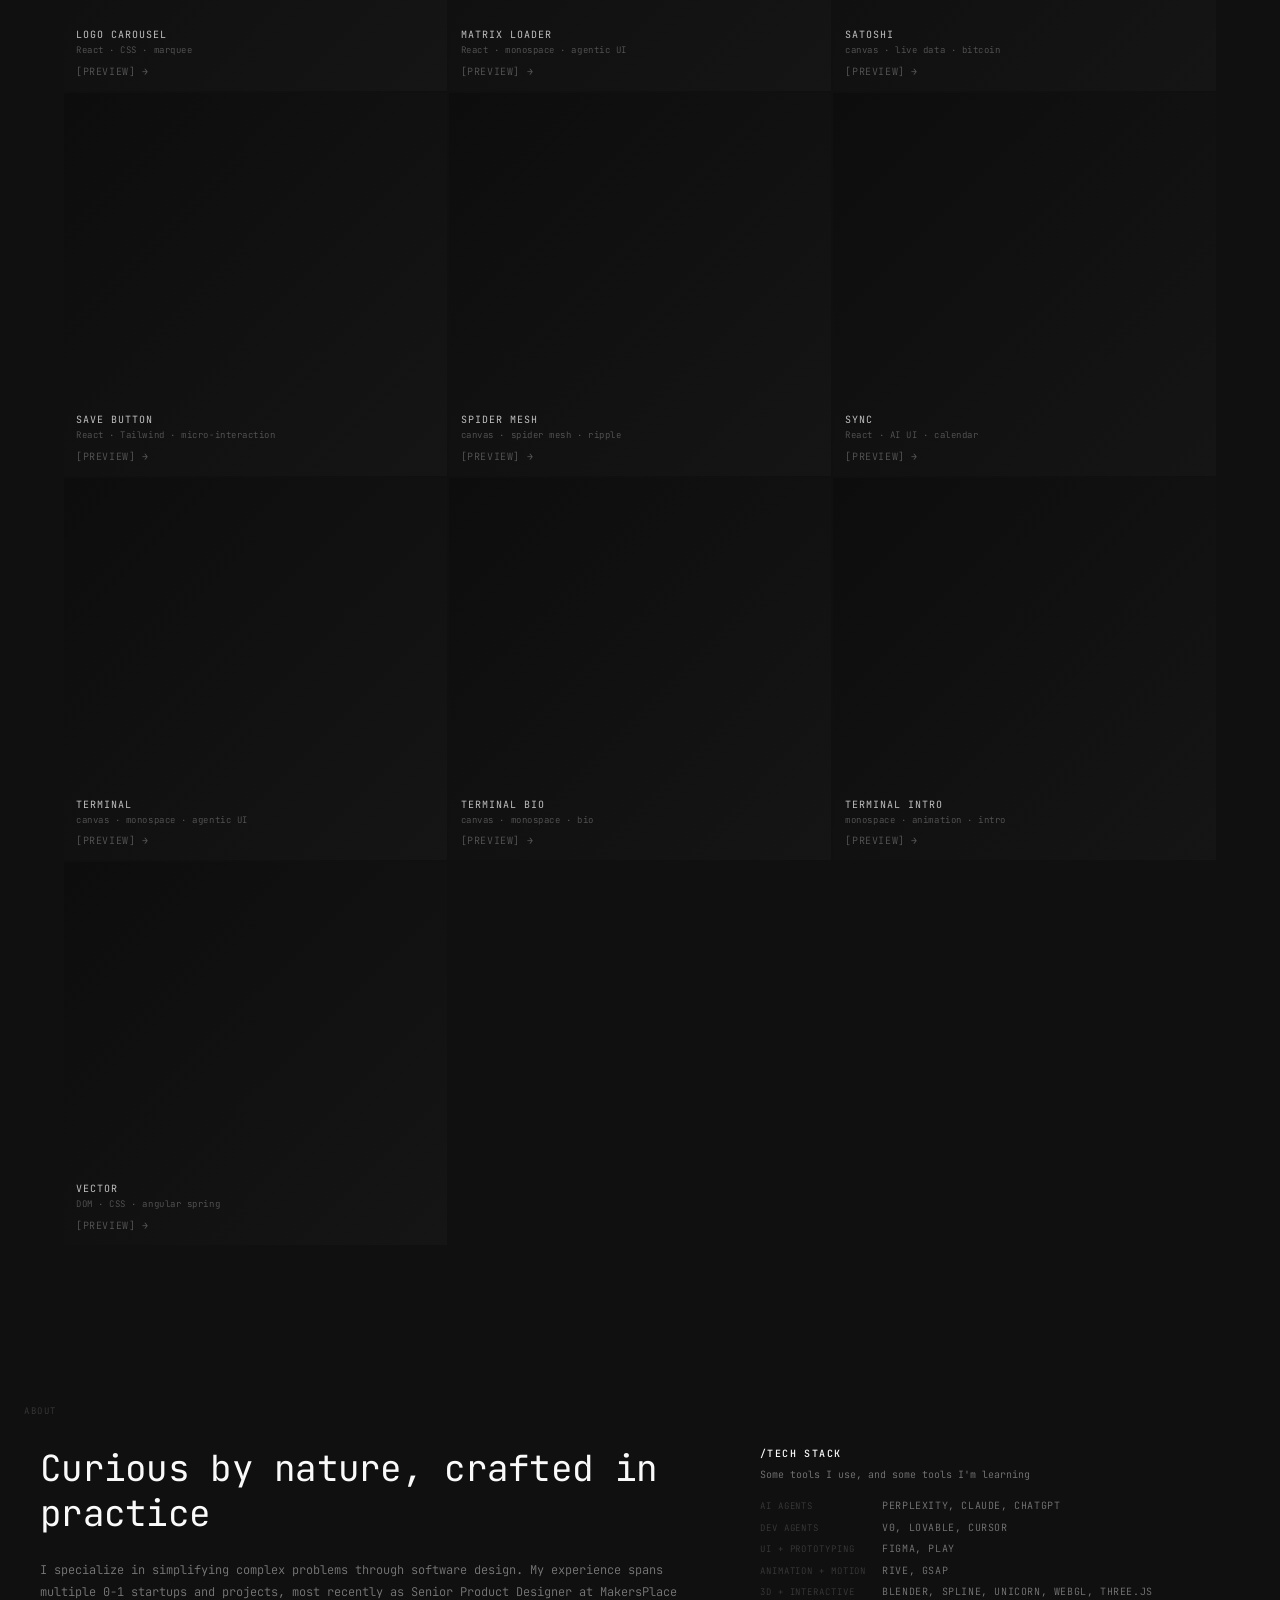
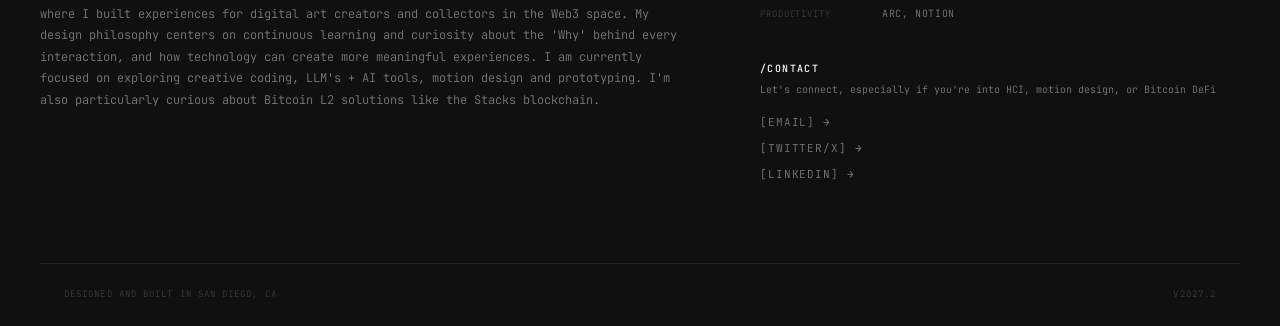
==== commit ff8586c2: "Rebuild: Figma-accurate single-page layout with terminal-intro hero - Single-page with WORK / PLAYGR" ====
--- a/index.html
+++ b/index.html
@@ -4,21 +4,20 @@
   <meta charset="UTF-8">
   <meta name="viewport" content="width=device-width, initial-scale=1">
   <title>Matt Silverman</title>
-  <meta name="description" content="AI-native product designer with focus on strategy, craft, and code. Based in San Diego, California.">
+  <meta name="description" content="Product designer based in San Diego, CA. Focused on motion, LLMs, and creative code.">
   <meta property="og:title" content="Matt Silverman">
-  <meta property="og:description" content="AI-native product designer with focus on strategy, craft, and code.">
+  <meta property="og:description" content="Product designer based in San Diego, CA.">
   <meta property="og:type" content="website">
   <link rel="preconnect" href="https://fonts.googleapis.com">
   <link rel="preconnect" href="https://fonts.gstatic.com" crossorigin>
-  <link href="https://fonts.googleapis.com/css2?family=Geist:wght@300..700&family=JetBrains+Mono:wght@100..800&display=swap" rel="stylesheet">
+  <link href="https://fonts.googleapis.com/css2?family=JetBrains+Mono:wght@100..800&display=swap" rel="stylesheet">
   <link rel="stylesheet" href="style.css">
   <script>
     (function(){
-      var t=localStorage.getItem('theme')||'system';
-      var r=t==='system'?(window.matchMedia('(prefers-color-scheme: dark)').matches?'dark':'light'):t;
-      document.documentElement.setAttribute('data-theme',r);
+      var t = localStorage.getItem('theme') || 'dark';
+      document.documentElement.setAttribute('data-theme', t);
       document.documentElement.classList.add('no-transition');
-      window.addEventListener('load',function(){setTimeout(function(){document.documentElement.classList.remove('no-transition');},50);});
+      window.addEventListener('load', function(){ setTimeout(function(){ document.documentElement.classList.remove('no-transition'); }, 50); });
     })();
   </script>
 </head>
@@ -26,173 +25,415 @@
 
 <!-- ── Header ──────────────────────────────────────────────────────────── -->
 <header class="header">
-  <a href="index.html" class="logo" aria-label="Home">
-    <svg class="logo-svg" width="32" height="32" viewBox="0 0 60 60" xmlns="http://www.w3.org/2000/svg" aria-hidden="true">
-      <defs>
-        <pattern id="dp" x="0" y="0" width="6" height="6" patternUnits="userSpaceOnUse">
-          <circle cx="3" cy="3" r="1.8" fill="currentColor"/>
-        </pattern>
-        <mask id="dm">
-          <circle cx="30" cy="30" r="27" fill="white"/>
-        </mask>
-      </defs>
-      <rect width="60" height="60" fill="url(#dp)" mask="url(#dm)"/>
-    </svg>
-  </a>
-
-  <nav class="nav">
-    <a href="about.html" class="nav-link">About</a>
-    <a href="archives.html" class="nav-link">Archives</a>
-    <a href="playground.html" class="nav-link">Playground</a>
-  </nav>
-
-  <div class="menu-wrapper">
-    <button class="menu-toggle" aria-label="Open menu">
-      <svg class="menu-toggle-icon" viewBox="0 0 16 16" xmlns="http://www.w3.org/2000/svg" fill="none" stroke="currentColor" stroke-width="1.5" stroke-linecap="round" aria-hidden="true">
-        <line x1="8" y1="3" x2="8" y2="13"/>
-        <line x1="3" y1="8" x2="13" y2="8"/>
+  <div class="header-left">
+    <a href="#" class="header-name">MATT SILVERMAN</a>
+    <span class="header-title">PRODUCT DESIGNER</span>
+  </div>
+
+  <div class="header-center">
+    <span class="header-location">SAN DIEGO, CA</span>
+    <span class="header-time" id="headerTime"></span>
+  </div>
+
+  <div class="header-right">
+    <nav class="nav">
+      <a href="#work" class="nav-link" data-sound="hover">WORK</a>
+      <span class="nav-dot">·</span>
+      <a href="#playground" class="nav-link" data-sound="hover">PLAYGROUND</a>
+      <span class="nav-dot">·</span>
+      <a href="about.html" class="nav-link" data-sound="hover">ABOUT</a>
+    </nav>
+    <button class="theme-toggle" aria-label="Toggle theme" id="themeBtn">
+      <svg class="theme-icon" viewBox="0 0 16 16" xmlns="http://www.w3.org/2000/svg" aria-hidden="true">
+        <path d="M8 1a7 7 0 1 0 0 14A7 7 0 0 0 8 1zm0 1.5a5.5 5.5 0 0 1 0 11V2.5z"/>
       </svg>
     </button>
-    <div class="dropdown">
-      <a href="about.html" class="dropdown-link" style="--index:0">About</a>
-      <a href="archives.html" class="dropdown-link" style="--index:1">Archives</a>
-      <a href="playground.html" class="dropdown-link" style="--index:2">Playground</a>
+  </div>
+
+  <!-- Mobile right: hamburger only -->
+  <div class="header-mobile-right">
+    <button class="menu-toggle" aria-label="Open menu" id="menuToggle">≡</button>
+    <div class="dropdown" id="dropdown">
+      <a href="#work" class="dropdown-link" style="--index:0">WORK</a>
+      <a href="#playground" class="dropdown-link" style="--index:1">PLAYGROUND</a>
+      <a href="about.html" class="dropdown-link" style="--index:2">ABOUT</a>
     </div>
   </div>
 </header>
 
-<!-- ── Social sidebar ──────────────────────────────────────────────────── -->
-<div class="social-bar">
-  <a href="https://x.com/mattjss" target="_blank" rel="noopener noreferrer" class="social-link" aria-label="X">
-    <svg viewBox="0 0 24 24" xmlns="http://www.w3.org/2000/svg" aria-hidden="true">
-      <path d="M18.244 2.25h3.308l-7.227 8.26 8.502 11.24H16.17l-4.714-6.231-5.401 6.231H2.747l7.73-8.835L1.254 2.25H8.08l4.253 5.622zm-1.161 17.52h1.833L7.084 4.126H5.117z"/>
-    </svg>
-  </a>
-  <a href="https://linkedin.com/in/mattsilverman" target="_blank" rel="noopener noreferrer" class="social-link" aria-label="LinkedIn">
-    <svg viewBox="0 0 24 24" xmlns="http://www.w3.org/2000/svg" aria-hidden="true">
-      <path d="M20.447 20.452h-3.554v-5.569c0-1.328-.027-3.037-1.852-3.037-1.853 0-2.136 1.445-2.136 2.939v5.667H9.351V9h3.414v1.561h.046c.477-.9 1.637-1.85 3.37-1.85 3.601 0 4.267 2.37 4.267 5.455v6.286zM5.337 7.433a2.062 2.062 0 0 1-2.063-2.065 2.064 2.064 0 1 1 2.063 2.065zm1.782 13.019H3.555V9h3.564v11.452zM22.225 0H1.771C.792 0 0 .774 0 1.729v20.542C0 23.227.792 24 1.771 24h20.451C23.2 24 24 23.227 24 22.271V1.729C24 .774 23.2 0 22.222 0h.003z"/>
-    </svg>
-  </a>
-  <a href="https://github.com/mattjss" target="_blank" rel="noopener noreferrer" class="social-link" aria-label="GitHub">
-    <svg viewBox="0 0 24 24" xmlns="http://www.w3.org/2000/svg" aria-hidden="true">
-      <path d="M12 .297c-6.63 0-12 5.373-12 12 0 5.303 3.438 9.8 8.205 11.385.6.113.82-.258.82-.577 0-.285-.01-1.04-.015-2.04-3.338.724-4.042-1.61-4.042-1.61C4.422 18.07 3.633 17.7 3.633 17.7c-1.087-.744.084-.729.084-.729 1.205.084 1.838 1.236 1.838 1.236 1.07 1.835 2.809 1.305 3.495.998.108-.776.417-1.305.76-1.605-2.665-.3-5.466-1.332-5.466-5.93 0-1.31.465-2.38 1.235-3.22-.135-.303-.54-1.523.105-3.176 0 0 1.005-.322 3.3 1.23.96-.267 1.98-.399 3-.405 1.02.006 2.04.138 3 .405 2.28-1.552 3.285-1.23 3.285-1.23.645 1.653.24 2.873.12 3.176.765.84 1.23 1.91 1.23 3.22 0 4.61-2.805 5.625-5.475 5.92.42.36.81 1.096.81 2.22 0 1.606-.015 2.896-.015 3.286 0 .315.21.69.825.57C20.565 22.092 24 17.592 24 12.297c0-6.627-5.373-12-12-12"/>
-    </svg>
-  </a>
-  <a href="https://warpcast.com/mattsilverman" target="_blank" rel="noopener noreferrer" class="social-link" aria-label="Farcaster">
-    <svg viewBox="0 0 24 24" xmlns="http://www.w3.org/2000/svg" aria-hidden="true">
-      <path d="M11.707 0h.586C18.36 0 24 5.373 24 12v.293c0 6.327-5.373 11.707-12 11.707h-.293C5.373 24 0 18.627 0 12.293V12C0 5.373 5.373 0 12 0zm-.371 5.5H7.5l3.5 5-3.5 8h2.5l2.5-5.5 2.5 5.5H17l-3.5-8 3.5-5h-3.836L12 8.5z"/>
-    </svg>
-  </a>
-</div>
-
-<!-- ── Main ─────────────────────────────────────────────────────────────── -->
-<main>
-  <!-- Hero -->
-  <section class="hero">
-    <p class="hero-text"><span>Matt Silverman</span></p>
-    <p class="hero-text">Based in San Diego, California.</p>
-    <p class="hero-text">AI-native product designer with focus on strategy, craft, and code.</p>
-  </section>
-
-  <!-- Work grid -->
-  <section>
-    <div class="work-grid">
-      <a href="https://makersplace.com" target="_blank" rel="noopener noreferrer" class="work-item">
-        <div class="work-meta">
-          <span class="work-year">2021</span>
-          <span class="work-name">MakersPlace</span>
-        </div>
-        <div class="work-thumbnail">
-          <img src="images/card1.jpg" alt="MakersPlace exhibition">
-        </div>
-      </a>
-
-      <a href="https://makersplace.com" target="_blank" rel="noopener noreferrer" class="work-item">
-        <div class="work-meta">
-          <span class="work-year">2021</span>
-          <span class="work-name">MakersPlace</span>
-        </div>
-        <div class="work-thumbnail">
-          <img src="images/card2.jpg" alt="MakersPlace marketplace">
-        </div>
-      </a>
-
-      <a href="https://makersplace.com" target="_blank" rel="noopener noreferrer" class="work-item">
-        <div class="work-meta">
-          <span class="work-year">2021</span>
-          <span class="work-name">MakersPlace</span>
-        </div>
-        <div class="work-thumbnail">
-          <img src="images/card3.jpg" alt="MakersPlace discovery">
-        </div>
-      </a>
-
-      <a href="https://makersplace.com" target="_blank" rel="noopener noreferrer" class="work-item">
-        <div class="work-meta">
-          <span class="work-year">2021</span>
-          <span class="work-name">MakersPlace</span>
-        </div>
-        <div class="work-thumbnail">
-          <img src="images/card4.jpg" alt="MakersPlace artists">
-        </div>
-      </a>
-    </div>
-  </section>
-</main>
-
-<!-- ── Contact ───────────────────────────────────────────────────────────── -->
-<section class="contact">
-  <p class="connect-text">Let's connect — Especially if you're into HCI, AI, or Bitcoin DeFi.</p>
-  <div class="contact-links">
-    <a href="mailto:silverman.me@gmail.com" target="_blank" rel="noopener noreferrer" class="contact-link" aria-label="Email">
-      <span class="contact-icon">
-        <svg viewBox="0 0 24 24" xmlns="http://www.w3.org/2000/svg" aria-hidden="true">
-          <path d="M20 4H4c-1.1 0-2 .9-2 2v12c0 1.1.9 2 2 2h16c1.1 0 2-.9 2-2V6c0-1.1-.9-2-2-2zm0 4l-8 5-8-5V6l8 5 8-5v2z"/>
-        </svg>
-      </span>
-    </a>
-    <a href="https://x.com/mattjss" target="_blank" rel="noopener noreferrer" class="contact-link" aria-label="X">
-      <span class="contact-icon">
-        <svg viewBox="0 0 24 24" xmlns="http://www.w3.org/2000/svg" aria-hidden="true">
-          <path d="M18.244 2.25h3.308l-7.227 8.26 8.502 11.24H16.17l-4.714-6.231-5.401 6.231H2.747l7.73-8.835L1.254 2.25H8.08l4.253 5.622zm-1.161 17.52h1.833L7.084 4.126H5.117z"/>
-        </svg>
-      </span>
-    </a>
-    <a href="https://linkedin.com/in/mattsilverman" target="_blank" rel="noopener noreferrer" class="contact-link" aria-label="LinkedIn">
-      <span class="contact-icon">
-        <svg viewBox="0 0 24 24" xmlns="http://www.w3.org/2000/svg" aria-hidden="true">
-          <path d="M20.447 20.452h-3.554v-5.569c0-1.328-.027-3.037-1.852-3.037-1.853 0-2.136 1.445-2.136 2.939v5.667H9.351V9h3.414v1.561h.046c.477-.9 1.637-1.85 3.37-1.85 3.601 0 4.267 2.37 4.267 5.455v6.286zM5.337 7.433a2.062 2.062 0 0 1-2.063-2.065 2.064 2.064 0 1 1 2.063 2.065zm1.782 13.019H3.555V9h3.564v11.452zM22.225 0H1.771C.792 0 0 .774 0 1.729v20.542C0 23.227.792 24 1.771 24h20.451C23.2 24 24 23.227 24 22.271V1.729C24 .774 23.2 0 22.222 0h.003z"/>
-        </svg>
-      </span>
-    </a>
-    <a href="https://github.com/mattjss" target="_blank" rel="noopener noreferrer" class="contact-link" aria-label="GitHub">
-      <span class="contact-icon">
-        <svg viewBox="0 0 24 24" xmlns="http://www.w3.org/2000/svg" aria-hidden="true">
-          <path d="M12 .297c-6.63 0-12 5.373-12 12 0 5.303 3.438 9.8 8.205 11.385.6.113.82-.258.82-.577 0-.285-.01-1.04-.015-2.04-3.338.724-4.042-1.61-4.042-1.61C4.422 18.07 3.633 17.7 3.633 17.7c-1.087-.744.084-.729.084-.729 1.205.084 1.838 1.236 1.838 1.236 1.07 1.835 2.809 1.305 3.495.998.108-.776.417-1.305.76-1.605-2.665-.3-5.466-1.332-5.466-5.93 0-1.31.465-2.38 1.235-3.22-.135-.303-.54-1.523.105-3.176 0 0 1.005-.322 3.3 1.23.96-.267 1.98-.399 3-.405 1.02.006 2.04.138 3 .405 2.28-1.552 3.285-1.23 3.285-1.23.645 1.653.24 2.873.12 3.176.765.84 1.23 1.91 1.23 3.22 0 4.61-2.805 5.625-5.475 5.92.42.36.81 1.096.81 2.22 0 1.606-.015 2.896-.015 3.286 0 .315.21.69.825.57C20.565 22.092 24 17.592 24 12.297c0-6.627-5.373-12-12-12"/>
-        </svg>
-      </span>
-    </a>
-  </div>
-  <div class="footer-meta">
-    <span>Designed in San Diego, CA</span>
-    <span>v2027.2</span>
+<!-- ── Hero ─────────────────────────────────────────────────────────────── -->
+<section class="hero">
+  <div class="hero-inner">
+    <!-- Terminal intro container: fixed 422×96px so page never jumps -->
+    <div class="terminal-wrap">
+      <div id="intro">
+        <div class="ln ln-name"     id="l1"></div>
+        <div class="ln ln-location" id="l2"></div>
+        <div class="ln ln-tagline"  id="l3"></div>
+      </div>
+    </div>
+
+    <!-- Status lines -->
+    <div class="hero-meta">
+      <span class="hero-meta-line">DAY: LOADING</span>
+      <span class="hero-meta-line">NIGHT: EXPLORING MOTION, LLMS, + CURSOR AI</span>
+      <span class="hero-meta-line">PREV: MAKERSPLACE, OLYMPUS, ODYSSEY, ACTION</span>
+    </div>
+
+    <!-- Thumbnails -->
+    <div class="hero-thumbs">
+      <img src="images/card1.jpg" alt="Work 1" class="hero-thumb">
+      <img src="images/card2.jpg" alt="Work 2" class="hero-thumb">
+      <img src="images/card3.jpg" alt="Work 3" class="hero-thumb">
+      <img src="images/card4.jpg" alt="Work 4" class="hero-thumb">
+    </div>
+
+    <p class="hero-scroll">SCROLL TO EXPLORE</p>
   </div>
 </section>
 
-<!-- ── Theme toggle ──────────────────────────────────────────────────────── -->
-<button class="theme-toggle" aria-label="Toggle theme">
-  <span class="theme-toggle-icon">
-    <svg viewBox="0 0 16 16" xmlns="http://www.w3.org/2000/svg" aria-hidden="true">
-      <path d="M8 1a7 7 0 1 0 0 14A7 7 0 0 0 8 1zm0 1.5a5.5 5.5 0 0 1 0 11V2.5z"/>
-    </svg>
-  </span>
-</button>
-
-<!-- ── Live time ─────────────────────────────────────────────────────────── -->
-<div class="live-time" aria-hidden="true">
-  <span class="live-time-text"></span>
-</div>
+<!-- ── Work ─────────────────────────────────────────────────────────────── -->
+<section id="work" class="section">
+  <span class="section-label">WORK</span>
+  <div class="work-grid">
+
+    <!-- Card 1 — light bg -->
+    <div class="work-card card-light">
+      <div class="work-card-inner">
+        <div class="crop-mark crop-tl"></div>
+        <div class="crop-mark crop-tr"></div>
+        <div class="crop-mark crop-bl"></div>
+        <div class="crop-mark crop-br"></div>
+        <img src="images/card1.jpg" alt="MakersPlace Exhibition" class="work-card-img">
+      </div>
+      <div class="work-card-meta">
+        <div class="work-card-row">
+          <span class="work-card-name">MAKERSPLACE — EXHIBITION PAGE</span>
+          <a href="#" class="work-card-link">CASE STUDY →</a>
+        </div>
+        <div class="work-card-row">
+          <span class="work-card-year">2023</span>
+        </div>
+      </div>
+    </div>
+
+    <!-- Card 2 — dark bg -->
+    <div class="work-card card-dark">
+      <div class="work-card-inner">
+        <div class="crop-mark crop-tl"></div>
+        <div class="crop-mark crop-tr"></div>
+        <div class="crop-mark crop-bl"></div>
+        <div class="crop-mark crop-br"></div>
+        <img src="images/card2.jpg" alt="MakersPlace Marketplace" class="work-card-img">
+      </div>
+      <div class="work-card-meta">
+        <div class="work-card-row">
+          <span class="work-card-name">MAKERSPLACE — MARKETPLACE</span>
+          <a href="#" class="work-card-link">CASE STUDY →</a>
+        </div>
+        <div class="work-card-row">
+          <span class="work-card-year">2023</span>
+        </div>
+      </div>
+    </div>
+
+    <!-- Card 3 — dark bg -->
+    <div class="work-card card-dark">
+      <div class="work-card-inner">
+        <div class="crop-mark crop-tl"></div>
+        <div class="crop-mark crop-tr"></div>
+        <div class="crop-mark crop-bl"></div>
+        <div class="crop-mark crop-br"></div>
+        <img src="images/card3.jpg" alt="MakersPlace Discovery" class="work-card-img">
+      </div>
+      <div class="work-card-meta">
+        <div class="work-card-row">
+          <span class="work-card-name">MAKERSPLACE — DISCOVERY</span>
+          <a href="#" class="work-card-link">CASE STUDY →</a>
+        </div>
+        <div class="work-card-row">
+          <span class="work-card-year">2022</span>
+        </div>
+      </div>
+    </div>
+
+    <!-- Card 4 — light bg -->
+    <div class="work-card card-light">
+      <div class="work-card-inner">
+        <div class="crop-mark crop-tl"></div>
+        <div class="crop-mark crop-tr"></div>
+        <div class="crop-mark crop-bl"></div>
+        <div class="crop-mark crop-br"></div>
+        <img src="images/card4.jpg" alt="MakersPlace Artists" class="work-card-img">
+      </div>
+      <div class="work-card-meta">
+        <div class="work-card-row">
+          <span class="work-card-name">MAKERSPLACE — ARTIST TOOLS</span>
+          <a href="#" class="work-card-link">CASE STUDY →</a>
+        </div>
+        <div class="work-card-row">
+          <span class="work-card-year">2022</span>
+        </div>
+      </div>
+    </div>
+
+  </div>
+</section>
+
+<!-- ── Playground ────────────────────────────────────────────────────────── -->
+<section id="playground" class="section">
+  <span class="section-label">PLAYGROUND</span>
+  <p class="section-subtitle">Ongoing creative explorations and projects</p>
+  <div class="pg-grid">
+
+    <a href="https://mattjss.github.io/Agentic-Animations-2/" target="_blank" rel="noopener" class="pg-card" data-sound="hover">
+      <span class="pg-card-name">AGENTIC PIXEL LOADERS</span>
+      <span class="pg-card-tags">React · Tailwind · motion</span>
+      <span class="pg-card-link">[PREVIEW] →</span>
+    </a>
+
+    <a href="https://mattjss.github.io/cloth/" target="_blank" rel="noopener" class="pg-card" data-sound="hover">
+      <span class="pg-card-name">FABRIC</span>
+      <span class="pg-card-tags">canvas · spring physics</span>
+      <span class="pg-card-link">[PREVIEW] →</span>
+    </a>
+
+    <a href="https://mattjss.github.io/flock/" target="_blank" rel="noopener" class="pg-card" data-sound="hover">
+      <span class="pg-card-name">FLOCK</span>
+      <span class="pg-card-tags">canvas · boids · game</span>
+      <span class="pg-card-link">[PREVIEW] →</span>
+    </a>
+
+    <a href="https://mattjss.github.io/Logo-Carousel/" target="_blank" rel="noopener" class="pg-card" data-sound="hover">
+      <span class="pg-card-name">LOGO CAROUSEL</span>
+      <span class="pg-card-tags">React · CSS · marquee</span>
+      <span class="pg-card-link">[PREVIEW] →</span>
+    </a>
+
+    <a href="https://mattjss.github.io/Matrix-Loader/" target="_blank" rel="noopener" class="pg-card" data-sound="hover">
+      <span class="pg-card-name">MATRIX LOADER</span>
+      <span class="pg-card-tags">React · monospace · agentic UI</span>
+      <span class="pg-card-link">[PREVIEW] →</span>
+    </a>
+
+    <a href="https://mattjss.github.io/satoshi/" target="_blank" rel="noopener" class="pg-card" data-sound="hover">
+      <span class="pg-card-name">SATOSHI</span>
+      <span class="pg-card-tags">canvas · live data · bitcoin</span>
+      <span class="pg-card-link">[PREVIEW] →</span>
+    </a>
+
+    <a href="https://mattjss.github.io/Save-Button/" target="_blank" rel="noopener" class="pg-card" data-sound="hover">
+      <span class="pg-card-name">SAVE BUTTON</span>
+      <span class="pg-card-tags">React · Tailwind · micro-interaction</span>
+      <span class="pg-card-link">[PREVIEW] →</span>
+    </a>
+
+    <a href="https://mattjss.github.io/Spider-Mesh/" target="_blank" rel="noopener" class="pg-card" data-sound="hover">
+      <span class="pg-card-name">SPIDER MESH</span>
+      <span class="pg-card-tags">canvas · spider mesh · ripple</span>
+      <span class="pg-card-link">[PREVIEW] →</span>
+    </a>
+
+    <a href="https://mattjss.github.io/Sync/" target="_blank" rel="noopener" class="pg-card" data-sound="hover">
+      <span class="pg-card-name">SYNC</span>
+      <span class="pg-card-tags">React · AI UI · calendar</span>
+      <span class="pg-card-link">[PREVIEW] →</span>
+    </a>
+
+    <a href="https://mattjss.github.io/terminal/" target="_blank" rel="noopener" class="pg-card" data-sound="hover">
+      <span class="pg-card-name">TERMINAL</span>
+      <span class="pg-card-tags">canvas · monospace · agentic UI</span>
+      <span class="pg-card-link">[PREVIEW] →</span>
+    </a>
+
+    <a href="https://mattjss.github.io/terminal-bio/" target="_blank" rel="noopener" class="pg-card" data-sound="hover">
+      <span class="pg-card-name">TERMINAL BIO</span>
+      <span class="pg-card-tags">canvas · monospace · bio</span>
+      <span class="pg-card-link">[PREVIEW] →</span>
+    </a>
+
+    <a href="https://mattjss.github.io/terminal-intro/" target="_blank" rel="noopener" class="pg-card" data-sound="hover">
+      <span class="pg-card-name">TERMINAL INTRO</span>
+      <span class="pg-card-tags">monospace · animation · intro</span>
+      <span class="pg-card-link">[PREVIEW] →</span>
+    </a>
+
+    <a href="https://mattjss.github.io/Vector/" target="_blank" rel="noopener" class="pg-card" data-sound="hover">
+      <span class="pg-card-name">VECTOR</span>
+      <span class="pg-card-tags">DOM · CSS · angular spring</span>
+      <span class="pg-card-link">[PREVIEW] →</span>
+    </a>
+
+  </div>
+</section>
+
+<!-- ── About ─────────────────────────────────────────────────────────────── -->
+<section id="about" class="section section-about">
+  <span class="section-label">ABOUT</span>
+
+  <div class="about-layout">
+    <div class="about-main">
+      <h2 class="about-heading">Curious by nature, crafted in practice</h2>
+      <p class="about-bio">I specialize in simplifying complex problems through software design. My experience spans multiple 0-1 startups and projects, most recently as Senior Product Designer at MakersPlace where I built experiences for digital art creators and collectors in the Web3 space. My design philosophy centers on continuous learning and curiosity about the 'Why' behind every interaction, and how technology can create more meaningful experiences. I am currently focused on exploring creative coding, LLM's + AI tools, motion design and prototyping. I'm also particularly curious about Bitcoin L2 solutions like the Stacks blockchain.</p>
+    </div>
+
+    <div class="about-sidebar">
+      <div class="about-block">
+        <span class="about-block-label">/TECH STACK</span>
+        <p class="about-block-sub">Some tools I use, and some tools I'm learning</p>
+        <dl class="stack-list">
+          <dt>AI AGENTS</dt><dd>PERPLEXITY, CLAUDE, CHATGPT</dd>
+          <dt>DEV AGENTS</dt><dd>V0, LOVABLE, CURSOR</dd>
+          <dt>UI + PROTOTYPING</dt><dd>FIGMA, PLAY</dd>
+          <dt>ANIMATION + MOTION</dt><dd>RIVE, GSAP</dd>
+          <dt>3D + INTERACTIVE</dt><dd>BLENDER, SPLINE, UNICORN, WEBGL, THREE.JS</dd>
+          <dt>PRODUCTIVITY</dt><dd>ARC, NOTION</dd>
+        </dl>
+      </div>
+
+      <div class="about-block">
+        <span class="about-block-label">/CONTACT</span>
+        <p class="about-block-sub">Let's connect, especially if you're into HCI, motion design, or Bitcoin DeFi</p>
+        <ul class="contact-list">
+          <li><a href="mailto:silverman.me@gmail.com" class="contact-item">[EMAIL] →</a></li>
+          <li><a href="https://x.com/mattjss" target="_blank" rel="noopener" class="contact-item">[TWITTER/X] →</a></li>
+          <li><a href="https://linkedin.com/in/mattsilverman" target="_blank" rel="noopener" class="contact-item">[LINKEDIN] →</a></li>
+        </ul>
+      </div>
+    </div>
+  </div>
+</section>
+
+<!-- ── Footer ────────────────────────────────────────────────────────────── -->
+<footer class="footer">
+  <span class="footer-left">DESIGNED AND BUILT IN SAN DIEGO, CA</span>
+  <span class="footer-right">v2027.2</span>
+</footer>
 
 <script src="app.js"></script>
+
+<!-- ── Terminal Intro inline script ──────────────────────────────────────── -->
+<script>
+(function(){
+  var l1 = document.getElementById('l1');
+  var l2 = document.getElementById('l2');
+  var l3 = document.getElementById('l3');
+  if (!l1) return;
+
+  var LINES = [
+    { el: l1, text: 'Matt Silverman' },
+    { el: l2, text: 'Based in San Diego, California' },
+    { el: l3, text: 'AI-native product designer with focus on\nstrategy, craft, and code.' },
+  ];
+
+  var cursor = document.createElement('span');
+  cursor.className = 'ti-cursor';
+
+  var actx = null;
+  function ac() {
+    if (!actx) actx = new (window.AudioContext || window.webkitAudioContext)();
+    return actx;
+  }
+
+  function mkNoise(c, dur) {
+    var n = Math.ceil(c.sampleRate * dur);
+    var buf = c.createBuffer(1, n, c.sampleRate);
+    var d = buf.getChannelData(0);
+    for (var i = 0; i < n; i++) d[i] = Math.random() * 2 - 1;
+    var src = c.createBufferSource(); src.buffer = buf; return src;
+  }
+
+  function keyClick() {
+    try {
+      var c = ac(), t = c.currentTime;
+      var noise = mkNoise(c, 0.005);
+      var ng = c.createGain();
+      ng.gain.setValueAtTime(0.14, t); ng.gain.exponentialRampToValueAtTime(0.0001, t + 0.006);
+      noise.connect(ng); ng.connect(c.destination);
+      noise.start(); noise.stop(t + 0.007);
+      var osc = c.createOscillator(), og = c.createGain();
+      osc.type = 'sine';
+      osc.frequency.setValueAtTime(300 + Math.random() * 60, t);
+      osc.frequency.exponentialRampToValueAtTime(80, t + 0.04);
+      osc.connect(og); og.connect(c.destination);
+      og.gain.setValueAtTime(0.055, t); og.gain.exponentialRampToValueAtTime(0.0001, t + 0.045);
+      osc.start(); osc.stop(t + 0.05);
+    } catch(_) {}
+  }
+
+  function enterClick() {
+    try {
+      var c = ac(), t = c.currentTime;
+      var noise = mkNoise(c, 0.008);
+      var ng = c.createGain();
+      ng.gain.setValueAtTime(0.22, t); ng.gain.exponentialRampToValueAtTime(0.0001, t + 0.01);
+      noise.connect(ng); ng.connect(c.destination);
+      noise.start(); noise.stop(t + 0.012);
+      var osc = c.createOscillator(), og = c.createGain();
+      osc.type = 'sine';
+      osc.frequency.setValueAtTime(220, t);
+      osc.frequency.exponentialRampToValueAtTime(60, t + 0.055);
+      osc.connect(og); og.connect(c.destination);
+      og.gain.setValueAtTime(0.08, t); og.gain.exponentialRampToValueAtTime(0.0001, t + 0.06);
+      osc.start(); osc.stop(t + 0.065);
+    } catch(_) {}
+  }
+
+  function successChime() {
+    try {
+      var c = ac();
+      [[880, 0, 0.12, 0.15], [1108, 0.18, 0.10, 0.18]].forEach(function(item) {
+        var hz = item[0], delay = item[1], vol = item[2], decay = item[3];
+        var osc = c.createOscillator(), g = c.createGain();
+        osc.type = 'sine'; osc.frequency.value = hz;
+        osc.connect(g); g.connect(c.destination);
+        var t = c.currentTime + delay;
+        g.gain.setValueAtTime(vol, t);
+        g.gain.exponentialRampToValueAtTime(0.0001, t + decay);
+        osc.start(t); osc.stop(t + decay + 0.01);
+      });
+    } catch(_) {}
+  }
+
+  function sleep(ms) { return new Promise(function(r){ setTimeout(r, ms); }); }
+
+  async function typeLine(el, text) {
+    var textNode = document.createTextNode('');
+    el.appendChild(textNode);
+    el.appendChild(cursor);
+    for (var i = 0; i < text.length; i++) {
+      var ch = text[i];
+      if (ch === '\n') {
+        el.insertBefore(document.createElement('br'), cursor);
+        textNode = document.createTextNode('');
+        el.insertBefore(textNode, cursor);
+      } else {
+        textNode.textContent += ch;
+        keyClick();
+      }
+      await sleep(36 + Math.random() * 30);
+    }
+  }
+
+  async function runTerminal() {
+    await sleep(420);
+    for (var i = 0; i < LINES.length; i++) {
+      await typeLine(LINES[i].el, LINES[i].text);
+      if (i < LINES.length - 1) {
+        enterClick();
+        await sleep(220);
+      }
+    }
+    successChime();
+  }
+
+  ['click', 'keydown', 'touchstart'].forEach(function(e) {
+    document.addEventListener(e, function(){ ac(); }, { once: true, passive: true });
+  });
+
+  runTerminal();
+})();
+</script>
+
 </body>
 </html>
--- a/style.css
+++ b/style.css
@@ -1,4 +1,4 @@
-/* ── Reset ─────────────────────────────────────────────────────────────── */
+/* ── Reset ──────────────────────────────────────────────────────────────── */
 *, *::before, *::after { box-sizing: border-box; scrollbar-width: none; margin: 0; padding: 0; }
 ::-webkit-scrollbar { display: none; }
 h1, h2, h3, h4, h5, h6 { font-weight: 400; font-size: inherit; }
@@ -7,47 +7,25 @@
 
 /* ── Tokens ─────────────────────────────────────────────────────────────── */
 :root {
-  --black: #101010;
-  --white: #fafafa;
-  --accent: #007bff;
-  --highlight: #1c1c1c;
-  --black-20: rgba(16,16,16,.20);
-  --black-40: rgba(16,16,16,.40);
-  --white-04: rgba(250,250,250,.04);
-  --white-06: rgba(250,250,250,.06);
-  --white-08: rgba(250,250,250,.08);
-  --white-10: rgba(250,250,250,.10);
-  --white-20: rgba(250,250,250,.20);
-  --white-30: rgba(250,250,250,.30);
-  --white-40: rgba(250,250,250,.40);
-  --white-50: rgba(250,250,250,.50);
-  --white-60: rgba(250,250,250,.60);
-  --white-70: rgba(250,250,250,.70);
-}
-
+  --bg: #101010;
+  --fg: #fafafa;
+  --fg-muted: rgba(250,250,250,0.45);
+  --fg-dim: rgba(250,250,250,0.18);
+  --border: rgba(250,250,250,0.08);
+}
 [data-theme=light] {
-  --black: #fcfcfc;
-  --white: #191919;
-  --highlight: #ffffff;
-  --black-20: rgba(252,252,252,.20);
-  --black-40: rgba(252,252,252,.40);
-  --white-04: rgba(25,25,25,.04);
-  --white-06: rgba(25,25,25,.06);
-  --white-08: rgba(25,25,25,.08);
-  --white-10: rgba(25,25,25,.10);
-  --white-20: rgba(25,25,25,.20);
-  --white-30: rgba(25,25,25,.30);
-  --white-40: rgba(25,25,25,.40);
-  --white-50: rgba(25,25,25,.50);
-  --white-60: rgba(25,25,25,.60);
-  --white-70: rgba(25,25,25,.70);
-}
-
-/* ── Base ────────────────────────────────────────────────────────────────── */
-html { background: var(--black); }
+  --bg: #fcfcfc;
+  --fg: #191919;
+  --fg-muted: rgba(25,25,25,0.45);
+  --fg-dim: rgba(25,25,25,0.18);
+  --border: rgba(25,25,25,0.10);
+}
+
+/* ── Base ───────────────────────────────────────────────────────────────── */
+html { background: var(--bg); }
 body {
-  color: var(--white);
-  background: var(--black);
+  color: var(--fg);
+  background: var(--bg);
   font-family: 'JetBrains Mono', ui-monospace, 'SF Mono', Menlo, monospace;
   font-size: 12px;
   font-weight: 300;
@@ -56,68 +34,99 @@
 }
 a { color: inherit; text-decoration: none; }
 
-/* ── Header ──────────────────────────────────────────────────────────────── */
+/* ── Header ─────────────────────────────────────────────────────────────── */
 .header {
   position: fixed; top: 0; left: 0; right: 0; z-index: 100;
-  display: flex; align-items: center; justify-content: space-between;
-  padding: 20px;
-}
-@media (max-width: 768px) { .header { padding: 12px 8px; } }
-
-.logo {
-  display: flex; align-items: center;
-  color: var(--white);
-  transition: opacity .15s, transform .15s;
-  flex-shrink: 0;
-}
-.logo:hover { opacity: .7; }
-.logo:active { transform: scale(.9); }
-
-.logo-svg {
-  color: var(--white);
-  display: block;
-  transition: width .3s ease, height .3s ease;
-}
-
-.nav { display: flex; gap: 40px; align-items: center; }
-@media (max-width: 768px) { .nav { display: none; } }
-
+  display: grid;
+  grid-template-columns: 1fr auto 1fr;
+  align-items: center;
+  padding: 18px 24px;
+  background: var(--bg);
+}
+
+.header-left {
+  display: flex; flex-direction: column; gap: 2px;
+}
+.header-name {
+  font-size: 11px; font-weight: 700; letter-spacing: 0.12em;
+  text-transform: uppercase; color: var(--fg);
+  text-decoration: none;
+}
+.header-title {
+  font-size: 9px; letter-spacing: 0.1em;
+  text-transform: uppercase; color: var(--fg-muted);
+}
+
+.header-center {
+  display: flex; flex-direction: column; align-items: center; gap: 2px;
+  text-align: center;
+}
+.header-location {
+  font-size: 10px; letter-spacing: 0.1em;
+  text-transform: uppercase; color: var(--fg-muted);
+}
+.header-time {
+  font-size: 10px; letter-spacing: 0.08em;
+  color: var(--fg-dim);
+}
+
+.header-right {
+  display: flex; align-items: center; gap: 20px; justify-content: flex-end;
+}
+
+.nav {
+  display: flex; align-items: center; gap: 6px;
+}
 .nav-link {
-  font-family: 'Geist', system-ui, sans-serif;
-  font-size: 12px; font-weight: 400;
-  color: var(--white); opacity: .5;
-  transition: opacity .15s, transform .15s;
-}
-.nav-link:hover { opacity: 1; }
-.nav-link:active { transform: scale(.95); }
-.nav-link.active { opacity: 1; }
-
-/* ── Mobile menu ─────────────────────────────────────────────────────────── */
-.menu-wrapper { position: relative; display: none; }
-@media (max-width: 768px) { .menu-wrapper { display: flex; } }
-
+  font-size: 10px; font-weight: 400; letter-spacing: 0.1em;
+  text-transform: uppercase; color: var(--fg-muted);
+  transition: color .15s;
+}
+.nav-link:hover { color: var(--fg); }
+.nav-dot {
+  font-size: 10px; color: var(--fg-dim); user-select: none;
+}
+
+.theme-toggle {
+  background: none; border: none; cursor: pointer;
+  display: flex; align-items: center; justify-content: center;
+  color: var(--fg-muted); padding: 0;
+  transition: color .15s;
+}
+.theme-toggle:hover { color: var(--fg); }
+.theme-icon {
+  display: block; width: 14px; height: 14px; fill: currentColor;
+  transition: transform .3s;
+}
+[data-theme=light] .theme-icon { transform: rotate(180deg); }
+
+/* Mobile: header-mobile-right replaces center + right */
+.header-mobile-right { display: none; position: relative; }
+
+@media (max-width: 768px) {
+  .header {
+    grid-template-columns: 1fr auto;
+    padding: 14px 16px;
+  }
+  .header-center { display: none; }
+  .header-right { display: none; }
+  .header-mobile-right { display: flex; align-items: center; }
+}
+
+/* ── Mobile menu ────────────────────────────────────────────────────────── */
 .menu-toggle {
   background: none; border: none; cursor: pointer;
+  font-size: 20px; line-height: 1; color: var(--fg);
+  padding: 8px; margin: -8px;
   display: flex; align-items: center; justify-content: center;
-  width: 48px; height: 48px; margin: -16px; padding: 0;
-  color: var(--white);
-  transition: transform .15s;
-}
-.menu-toggle:active { transform: scale(.9); }
-.menu-toggle-icon {
-  display: block; width: 16px; height: 16px;
-  transition: transform .2s;
-}
-.menu-toggle.open .menu-toggle-icon { transform: rotate(45deg); }
+}
 
 .dropdown {
   position: absolute; top: calc(100% + 12px); right: 0;
-  background: var(--black-20);
-  border: 1px solid var(--white-04);
-  backdrop-filter: blur(8px); -webkit-backdrop-filter: blur(8px);
-  border-radius: 8px; min-width: 120px; padding: 4px;
+  background: var(--bg);
+  border: 1px solid var(--border);
+  border-radius: 8px; min-width: 140px; padding: 4px;
   display: flex; flex-direction: column;
-  box-shadow: 0 4px 12px var(--black-40);
   visibility: hidden;
   transform: translateY(-8px) scaleY(.5) scaleX(.75);
   transform-origin: 100% 0;
@@ -130,9 +139,9 @@
   transition: visibility 0s, transform .35s cubic-bezier(.28, 1.68, .5, 1);
 }
 .dropdown-link {
-  font-family: 'Geist', system-ui, sans-serif;
-  font-size: 12px; color: var(--white);
-  padding: 8px 12px; border-radius: 4px;
+  font-size: 10px; letter-spacing: 0.1em;
+  text-transform: uppercase; color: var(--fg);
+  padding: 10px 14px; border-radius: 4px;
   opacity: 0; transform: translateY(-8px);
   transition: opacity .1s, transform .1s ease-in, background .15s;
   transition-delay: calc((3 - var(--index)) * 35ms);
@@ -142,320 +151,287 @@
   transition: opacity .2s, transform .3s cubic-bezier(.34, 1.56, .64, 1), background .15s;
   transition-delay: calc(60ms + var(--index) * 50ms);
 }
-@media (min-width: 769px) { .dropdown-link:hover { background: var(--white-10); } }
-.dropdown-link:active { transform: scale(.97); }
-
-/* ── Social bar (fixed left) ────────────────────────────────────────────── */
-.social-bar {
-  position: fixed; left: 24px; z-index: 100;
-  top: 50%; transform: translateY(-50%);
-  display: flex; flex-direction: column; gap: 20px; align-items: center;
-}
-@media (max-width: 1024px) { .social-bar { display: none; } }
-
-.social-link {
-  color: var(--white-40);
+.dropdown-link:hover { background: var(--border); }
+
+/* ── Hero ───────────────────────────────────────────────────────────────── */
+.hero {
+  min-height: 100vh;
   display: flex; align-items: center; justify-content: center;
-  transition: color .15s, transform .15s;
-}
-.social-link:hover { color: var(--white); }
-.social-link:active { transform: scale(.9); }
-.social-link svg { width: 14px; height: 14px; fill: currentColor; display: block; }
-
-/* ── Main ────────────────────────────────────────────────────────────────── */
-main { padding: 0 64px; }
-@media (max-width: 768px) { main { padding: 0 32px; } }
-
-/* ── Hero ────────────────────────────────────────────────────────────────── */
-.hero {
+  padding: 80px 24px 40px;
+}
+.hero-inner {
   display: flex; flex-direction: column;
-  justify-content: center; align-items: center; text-align: center;
-  min-height: 100vh; padding: 24px; gap: 4px;
-}
-.hero-text {
-  color: var(--white-50); font-size: 12px; font-weight: 300; line-height: 1.8;
-}
-.hero-text span { color: var(--white); }
-.hero-text a { color: var(--white); transition: color .15s; }
-.hero-text a:hover { color: var(--accent); }
-
-/* ── Work grid ───────────────────────────────────────────────────────────── */
+  align-items: center; gap: 32px;
+}
+
+/* Terminal container: fixed size, no reflow during typewriter */
+.terminal-wrap {
+  width: 422px; height: 96px;
+  display: flex; align-items: flex-start; justify-content: center;
+  flex-shrink: 0;
+}
+@media (max-width: 480px) {
+  .terminal-wrap { width: 320px; }
+}
+
+#intro {
+  width: 422px;
+  display: flex; flex-direction: column;
+  align-items: center; text-align: center;
+}
+@media (max-width: 480px) {
+  #intro { width: 320px; }
+}
+
+.ln {
+  font-family: 'JetBrains Mono', 'Menlo', 'Monaco', 'Courier New', monospace;
+  font-size: 12px; line-height: 24px;
+  letter-spacing: 0.48px;
+  font-feature-settings: 'liga' off;
+}
+.ln-name     { color: var(--fg); font-weight: 400; }
+.ln-location { color: var(--fg); font-weight: 400; }
+.ln-tagline  { color: var(--fg-muted); font-weight: 300; }
+
+.ti-cursor {
+  display: inline-block;
+  width: 5px; height: 12px;
+  background: var(--fg-muted);
+  vertical-align: text-bottom;
+  margin-left: 1px;
+  animation: blink 1s step-end infinite;
+}
+@keyframes blink {
+  0%,  49% { opacity: 1; }
+  50%, 100% { opacity: 0; }
+}
+
+.hero-meta {
+  display: flex; flex-direction: column; align-items: center; gap: 4px;
+}
+.hero-meta-line {
+  font-size: 9px; letter-spacing: 0.1em;
+  text-transform: uppercase; color: var(--fg-dim);
+}
+
+.hero-thumbs {
+  display: flex; gap: 6px; align-items: center;
+}
+.hero-thumb {
+  width: 80px; height: 80px;
+  object-fit: cover;
+  display: block;
+}
+
+.hero-scroll {
+  font-size: 9px; letter-spacing: 0.14em;
+  text-transform: uppercase; color: var(--fg-dim);
+  text-align: center;
+}
+
+/* ── Section base ───────────────────────────────────────────────────────── */
+.section {
+  padding: 80px 24px 80px;
+  max-width: 1200px;
+  margin: 0 auto;
+}
+.section-label {
+  display: block;
+  font-size: 9px; letter-spacing: 0.18em;
+  text-transform: uppercase; color: var(--fg-dim);
+  margin-bottom: 28px;
+}
+.section-subtitle {
+  font-size: 11px; color: var(--fg-muted);
+  margin-top: -16px; margin-bottom: 28px;
+}
+
+/* ── Work grid ──────────────────────────────────────────────────────────── */
 .work-grid {
-  display: grid; grid-template-columns: 1fr 1fr; gap: 24px;
-}
-@media (max-width: 768px) { .work-grid { grid-template-columns: 1fr; } }
-
-.work-item {
-  display: block; color: inherit; text-decoration: none;
-  transition: transform .15s;
-}
-.work-item:active { transform: scale(.98); }
-
-.work-meta { display: flex; flex-direction: column; gap: 2px; margin-bottom: 12px; }
-.work-year { color: var(--white-40); font-size: 12px; }
-.work-name {
-  color: var(--white); font-size: 14px;
-  font-family: 'Geist', system-ui, sans-serif; font-weight: 400;
-}
-
-.work-thumbnail {
-  width: 100%; aspect-ratio: 4/3;
-  border: 1px solid var(--white-06); border-radius: 4px;
-  overflow: hidden; background: var(--white-04);
-}
-.work-thumbnail img {
-  width: 100%; height: 100%; object-fit: cover;
-  transition: transform .5s;
-  display: block;
-}
-.work-item:hover .work-thumbnail img { transform: scale(1.05); }
-
-/* ── About hero ──────────────────────────────────────────────────────────── */
-.about-hero {
+  display: grid;
+  grid-template-columns: 1fr 1fr;
+  gap: 2px;
+}
+@media (max-width: 640px) {
+  .work-grid { grid-template-columns: 1fr; }
+}
+
+.work-card {}
+
+.work-card-inner {
+  position: relative;
+  aspect-ratio: 1 / 1;
+  overflow: hidden;
+  display: flex; align-items: center; justify-content: center;
+}
+
+/* Card background colors */
+.card-light .work-card-inner { background: #f5f5f5; }
+.card-dark  .work-card-inner { background: #0f0f0f; }
+
+/* Invert in light mode */
+[data-theme=light] .card-light .work-card-inner { background: #0f0f0f; }
+[data-theme=light] .card-dark  .work-card-inner { background: #f5f5f5; }
+
+.work-card-img {
+  width: 76%; height: 76%;
+  object-fit: cover;
+  display: block;
+}
+
+/* Crop marks */
+.crop-mark {
+  position: absolute;
+  width: 12px; height: 12px;
+  pointer-events: none;
+}
+.card-dark .crop-mark  { border-color: rgba(150,150,150,0.4); }
+.card-light .crop-mark { border-color: rgba(100,100,100,0.4); }
+[data-theme=light] .card-light .crop-mark { border-color: rgba(150,150,150,0.4); }
+[data-theme=light] .card-dark  .crop-mark { border-color: rgba(100,100,100,0.4); }
+
+.crop-tl { top: 10px; left: 10px;  border-top: 1px solid; border-left: 1px solid; }
+.crop-tr { top: 10px; right: 10px; border-top: 1px solid; border-right: 1px solid; }
+.crop-bl { bottom: 10px; left: 10px;  border-bottom: 1px solid; border-left: 1px solid; }
+.crop-br { bottom: 10px; right: 10px; border-bottom: 1px solid; border-right: 1px solid; }
+
+.work-card-meta {
+  padding: 8px 0 20px;
+  display: flex; flex-direction: column; gap: 2px;
+}
+.work-card-row {
+  display: flex; align-items: baseline; justify-content: space-between; gap: 8px;
+}
+.work-card-name {
+  font-size: 10px; letter-spacing: 0.08em;
+  text-transform: uppercase; color: var(--fg-muted);
+}
+.work-card-year {
+  font-size: 10px; letter-spacing: 0.06em; color: var(--fg-dim);
+}
+.work-card-link {
+  font-size: 10px; letter-spacing: 0.06em;
+  text-transform: uppercase; color: var(--fg-muted);
+  transition: color .15s; flex-shrink: 0;
+}
+.work-card-link:hover { color: var(--fg); }
+
+/* ── Playground grid ────────────────────────────────────────────────────── */
+.pg-grid {
+  display: grid;
+  grid-template-columns: 1fr 1fr 1fr;
+  gap: 2px;
+}
+@media (max-width: 1024px) { .pg-grid { grid-template-columns: 1fr 1fr; } }
+@media (max-width: 640px)  { .pg-grid { grid-template-columns: 1fr; } }
+
+.pg-card {
+  position: relative;
+  background: #0d0d0d;
+  aspect-ratio: 1 / 1;
   display: flex; flex-direction: column;
-  justify-content: center; align-items: center;
-  min-height: 100vh; padding: 24px; gap: 40px;
-}
-.about-image-wrap { cursor: pointer; perspective: 1000px; }
-.about-profile-img {
-  width: 280px; height: 280px;
-  border-radius: 8px;
-  will-change: transform;
-  transition: transform .3s ease-out;
-  overflow: hidden; display: block;
-  background: var(--white-06);
-}
-.checkered-bg {
-  width: 100%; height: 100%;
-  background-image:
-    linear-gradient(45deg, var(--white-06) 25%, transparent 25%),
-    linear-gradient(-45deg, var(--white-06) 25%, transparent 25%),
-    linear-gradient(45deg, transparent 75%, var(--white-06) 75%),
-    linear-gradient(-45deg, transparent 75%, var(--white-06) 75%);
-  background-size: 20px 20px;
-  background-position: 0 0, 0 10px, 10px -10px, -10px 0px;
-}
-.about-profile-card {
-  display: flex; align-items: center; gap: 12px;
-}
-.about-avatar {
-  width: 36px; height: 36px; border-radius: 50%;
-  background: var(--white-10);
-  display: flex; align-items: center; justify-content: center;
-  font-family: 'Geist', system-ui, sans-serif;
-  font-size: 13px; font-weight: 500; color: var(--white-70);
-  flex-shrink: 0;
-}
-.about-profile-info { display: flex; flex-direction: column; gap: 2px; }
-.about-profile-name {
-  font-family: 'Geist', system-ui, sans-serif;
-  font-size: 13px; font-weight: 400; color: var(--white);
-  display: flex; align-items: center; gap: 8px;
-}
-.status-dot {
-  width: 7px; height: 7px; border-radius: 50%;
-  background: #22c55e; flex-shrink: 0;
-}
-.about-profile-location { font-size: 11px; color: var(--white-40); }
-
-/* ── About details ───────────────────────────────────────────────────────── */
-.about-details {
-  max-width: 480px; margin: 0 auto;
-  display: flex; flex-direction: column; gap: 40px;
-  padding: 0 0 100px;
+  justify-content: flex-end;
+  padding: 12px;
+  overflow: hidden;
+  background-image: linear-gradient(135deg, #0d0d0d 0%, #151515 100%);
+  transition: filter .2s, transform .2s;
+  text-decoration: none;
+}
+.pg-card:hover {
+  filter: brightness(1.15);
+  transform: scale(1.01);
+}
+[data-theme=light] .pg-card {
+  background: #1a1a1a;
+  background-image: linear-gradient(135deg, #1a1a1a 0%, #222 100%);
+}
+
+.pg-card-name {
+  display: block;
+  font-size: 10px; letter-spacing: 0.1em;
+  text-transform: uppercase; color: rgba(250,250,250,0.75);
+  font-weight: 400;
+}
+.pg-card-tags {
+  display: block;
+  font-size: 9px; letter-spacing: 0.06em;
+  color: rgba(250,250,250,0.3);
+  margin-top: 2px; margin-bottom: 6px;
+}
+.pg-card-link {
+  display: block;
+  font-size: 10px; letter-spacing: 0.06em;
+  text-transform: uppercase; color: rgba(250,250,250,0.3);
+}
+
+/* ── About section ──────────────────────────────────────────────────────── */
+.section-about { max-width: none; padding-left: 24px; padding-right: 24px; }
+
+.about-layout {
+  display: grid;
+  grid-template-columns: 1fr 480px;
+  gap: 80px;
+  max-width: 1200px; margin: 0 auto;
+}
+@media (max-width: 1024px) {
+  .about-layout { grid-template-columns: 1fr; gap: 48px; }
+}
+
+.about-heading {
+  font-size: clamp(22px, 3vw, 36px);
+  font-weight: 400; line-height: 1.25;
+  color: var(--fg);
+  margin-bottom: 24px;
+  letter-spacing: -0.02em;
 }
 .about-bio {
-  color: var(--white); font-size: 12px; line-height: 1.7; font-weight: 300;
-}
-.about-bio a { color: var(--white); transition: color .15s; }
-.about-bio a:hover { color: var(--accent); }
-
-.about-columns {
-  display: flex; gap: 64px;
-}
-@media (max-width: 768px) { .about-columns { flex-direction: column; gap: 32px; } }
-.about-column { display: flex; flex-direction: column; gap: 12px; }
-.about-heading { font-family: 'Geist', system-ui, sans-serif; font-size: 12px; font-weight: 400; color: var(--white); }
-.about-list {
-  list-style: none; display: flex; flex-direction: column; gap: 4px;
-  color: var(--white-50); font-size: 12px;
-}
-.about-list a { color: var(--white-50); transition: color .15s; }
-.about-list a:hover { color: var(--white); }
-
-/* ── Archives ────────────────────────────────────────────────────────────── */
-.archives-hero {
-  min-height: 40vh; padding: 120px 0 40px;
-  display: flex; align-items: flex-end;
-}
-.archives-title {
-  font-family: 'Geist', system-ui, sans-serif;
-  font-size: 12px; font-weight: 400; color: var(--white-50);
-  letter-spacing: 0.1em; text-transform: uppercase;
-}
-.filters {
-  display: flex; gap: 16px; align-items: center;
-  padding: 24px 0; flex-wrap: wrap;
-}
-.filter-btn {
-  background: none; border: 1px solid var(--white-10);
-  border-radius: 6px; cursor: pointer;
-  padding: 6px 14px;
-  font-family: 'JetBrains Mono', monospace;
-  font-size: 10px; font-weight: 300;
-  color: var(--white-50); letter-spacing: 0.06em;
-  transition: color .15s, border-color .15s, background .15s;
-}
-.filter-btn:hover { color: var(--white); border-color: var(--white-30); }
-.filter-btn.active { color: var(--white); border-color: var(--white-40); background: var(--white-06); }
-.filter-btn:active { transform: scale(.97); }
-
-.archive-grid {
-  display: grid; grid-template-columns: 1fr 1fr 1fr; gap: 16px;
-  padding-bottom: 100px;
-}
-@media (max-width: 1024px) { .archive-grid { grid-template-columns: 1fr 1fr; } }
-@media (max-width: 640px) { .archive-grid { grid-template-columns: 1fr; } }
-
-.archive-item {
-  display: block; color: inherit; text-decoration: none;
-  transition: transform .15s;
-}
-.archive-item:active { transform: scale(.98); }
-.archive-thumb {
-  width: 100%; aspect-ratio: 4/3;
-  border: 1px solid var(--white-06); border-radius: 4px;
-  overflow: hidden; background: var(--white-04);
-  margin-bottom: 10px;
-}
-.archive-thumb img { width: 100%; height: 100%; object-fit: cover; transition: transform .5s; display: block; }
-.archive-item:hover .archive-thumb img { transform: scale(1.05); }
-.archive-meta { display: flex; flex-direction: column; gap: 2px; }
-.archive-year { color: var(--white-40); font-size: 10px; }
-.archive-name { color: var(--white); font-size: 12px; font-family: 'Geist', system-ui, sans-serif; font-weight: 400; }
-
-/* ── Playground ──────────────────────────────────────────────────────────── */
-.playground-hero {
-  min-height: 40vh; padding: 120px 0 40px;
-  display: flex; align-items: flex-end;
-}
-.playground-title {
-  font-family: 'Geist', system-ui, sans-serif;
-  font-size: 12px; font-weight: 400; color: var(--white-50);
-  letter-spacing: 0.1em; text-transform: uppercase;
-}
-
-.pg-featured {
-  margin-bottom: 32px;
-}
-.pg-featured-link {
-  display: block; color: inherit; text-decoration: none;
-  transition: transform .15s;
-}
-.pg-featured-link:active { transform: scale(.99); }
-.pg-featured-meta { margin-bottom: 12px; }
-.pg-featured-name {
-  font-family: 'Geist', system-ui, sans-serif;
-  font-size: 18px; font-weight: 400; color: var(--white);
-}
-.pg-featured-desc { color: var(--white-40); font-size: 11px; margin-top: 4px; }
-.pg-featured-thumb {
-  width: 100%; aspect-ratio: 16/9;
-  border: 1px solid var(--white-06); border-radius: 4px;
-  overflow: hidden; background: var(--white-04);
-}
-.pg-featured-thumb img { width: 100%; height: 100%; object-fit: cover; transition: transform .5s; display: block; }
-.pg-featured-link:hover .pg-featured-thumb img { transform: scale(1.03); }
-
-.pg-grid {
-  display: grid; grid-template-columns: 1fr 1fr 1fr; gap: 24px 16px;
-  padding-bottom: 100px;
-}
-@media (max-width: 1024px) { .pg-grid { grid-template-columns: 1fr 1fr; } }
-@media (max-width: 640px) { .pg-grid { grid-template-columns: 1fr; } }
-
-.pg-item {
-  display: flex; align-items: stretch;
-  border-bottom: 1px solid var(--white-06);
-}
-.pg-item:first-child { border-top: 1px solid var(--white-06); }
-
-.pg-link {
-  flex: 1; display: flex; flex-direction: column;
-  padding: 16px 0 14px; color: inherit; text-decoration: none;
-  transition: opacity .15s;
-}
-.pg-link:hover { opacity: .6; }
-.pg-link:active { opacity: .35; }
-.pg-top { display: flex; align-items: flex-start; justify-content: space-between; gap: 16px; }
-.pg-info { display: flex; flex-direction: column; gap: 4px; }
-.pg-name { font-size: 13px; color: var(--white-80); font-family: 'Geist', system-ui, sans-serif; font-weight: 400; }
-.pg-desc { font-size: 11px; color: var(--white-30); line-height: 1.5; }
-.pg-right { display: flex; align-items: center; gap: 12px; flex-shrink: 0; }
-.pg-tag { font-size: 10px; letter-spacing: .06em; color: var(--white-20); white-space: nowrap; }
-.pg-arrow { font-size: 11px; color: var(--white-20); }
-
-/* ── Contact ─────────────────────────────────────────────────────────────── */
-.contact {
-  display: flex; flex-direction: column;
-  justify-content: center; align-items: center; text-align: center;
-  min-height: 100vh; padding: 24px; gap: 28px;
-}
-.connect-text {
-  font-size: 12px; color: var(--white-50);
-  max-width: 340px; line-height: 1.7;
-}
-.contact-links { display: flex; align-items: center; gap: 20px; }
-.contact-link {
-  display: block; transition: transform .2s, opacity .2s;
-}
-.contact-link:hover { transform: scale(1.08); }
-.contact-link:active { transform: scale(.92); }
-.contact-icon {
-  width: 48px; height: 48px; border-radius: 14px;
-  background: var(--white-06); border: 1px solid var(--white-04);
-  display: flex; align-items: center; justify-content: center;
-  color: var(--white-60); transition: background .15s, color .15s;
-}
-.contact-link:hover .contact-icon { background: var(--white-10); color: var(--white); }
-.contact-icon svg { width: 20px; height: 20px; fill: currentColor; display: block; }
-
-.footer-meta {
-  display: flex; gap: 24px;
-  color: var(--white-20); font-size: 10px; letter-spacing: .06em;
-  flex-wrap: wrap; justify-content: center;
-}
-
-/* ── Theme toggle ────────────────────────────────────────────────────────── */
-.theme-toggle {
-  position: fixed; bottom: 24px; right: 24px; z-index: 100;
-  background: none; border: none; cursor: pointer;
-  display: flex; align-items: center; justify-content: center;
-  color: var(--white); padding: 0;
+  font-size: 12px; line-height: 1.8;
+  color: var(--fg-muted); font-weight: 300;
+}
+
+.about-block { margin-bottom: 40px; }
+.about-block:last-child { margin-bottom: 0; }
+.about-block-label {
+  display: block;
+  font-size: 10px; letter-spacing: 0.14em;
+  text-transform: uppercase; color: var(--fg);
+  font-weight: 500; margin-bottom: 6px;
+}
+.about-block-sub {
+  font-size: 10px; color: var(--fg-muted);
+  margin-bottom: 16px; line-height: 1.5;
+}
+
+.stack-list {
+  display: grid; grid-template-columns: auto 1fr; gap: 6px 16px;
+  align-items: baseline;
+}
+.stack-list dt {
+  font-size: 9px; letter-spacing: 0.1em;
+  text-transform: uppercase; color: var(--fg-dim);
+  white-space: nowrap;
+}
+.stack-list dd {
+  font-size: 10px; letter-spacing: 0.06em;
+  color: var(--fg-muted);
+}
+
+.contact-list { list-style: none; display: flex; flex-direction: column; gap: 8px; }
+.contact-item {
+  font-size: 11px; letter-spacing: 0.08em;
+  color: var(--fg-muted); text-decoration: none;
   transition: color .15s;
 }
-.theme-toggle:hover { color: var(--accent); }
-.theme-toggle:active { transform: scale(.85); }
-@media (max-width: 768px) {
-  .theme-toggle { width: 48px; height: 48px; margin: -16px; bottom: 8px; right: 8px; }
-}
-.theme-toggle-icon {
-  display: block; width: 16px; height: 16px;
-  transition: transform .3s;
-}
-.theme-toggle-icon svg { width: 16px; height: 16px; fill: currentColor; display: block; }
-[data-theme=light] .theme-toggle-icon { transform: rotate(180deg); }
-
-/* ── Live time ───────────────────────────────────────────────────────────── */
-.live-time {
-  position: fixed; bottom: 24px; left: 24px; z-index: 100;
-}
-@media (max-width: 768px) { .live-time { bottom: 10px; left: 10px; } }
-.live-time-text {
-  font-family: 'JetBrains Mono', monospace;
-  font-size: 10px; color: var(--white-40);
-  writing-mode: vertical-rl; text-orientation: mixed;
-  display: block; transform: rotate(180deg);
-  user-select: none;
-}
-@media (max-width: 768px) { .live-time-text { font-size: 8px; } }
+.contact-item:hover { color: var(--fg); }
+
+/* ── Footer ─────────────────────────────────────────────────────────────── */
+.footer {
+  display: flex; align-items: center; justify-content: space-between;
+  padding: 24px;
+  border-top: 1px solid var(--border);
+  max-width: 1200px; margin: 0 auto;
+}
+.footer-left, .footer-right {
+  font-size: 9px; letter-spacing: 0.12em;
+  text-transform: uppercase; color: var(--fg-dim);
+}
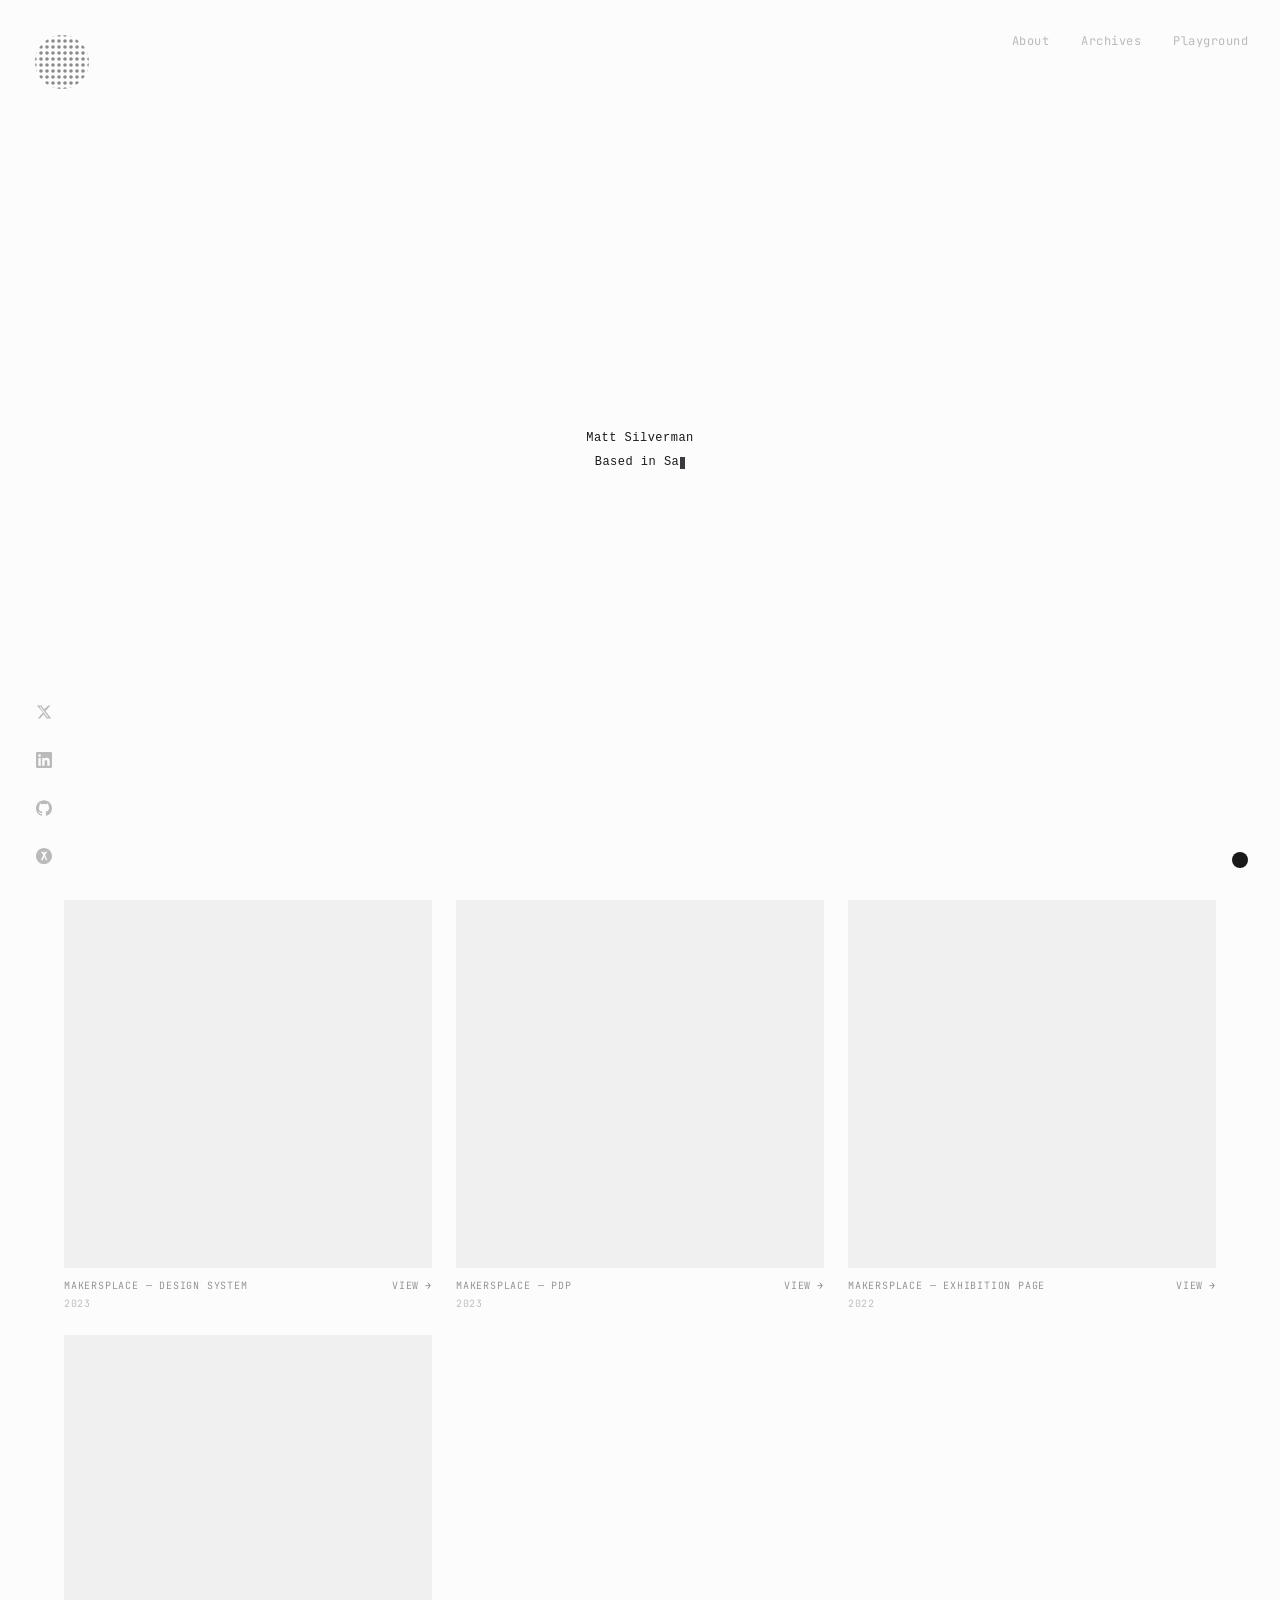
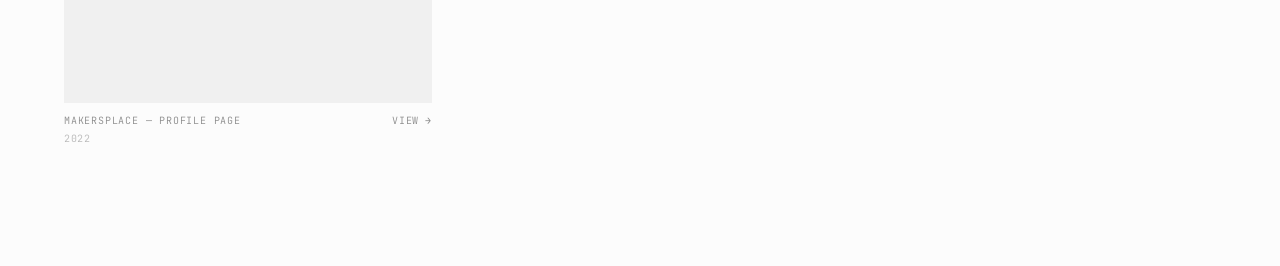
==== commit 291a805e: "Complete homepage rebuild from Figma — clean start - Corner layout: orb TL (shrinks on scroll), nav " ====
--- a/index.html
+++ b/index.html
@@ -4,405 +4,228 @@
   <meta charset="UTF-8">
   <meta name="viewport" content="width=device-width, initial-scale=1">
   <title>Matt Silverman</title>
-  <meta name="description" content="Product designer based in San Diego, CA. Focused on motion, LLMs, and creative code.">
-  <meta property="og:title" content="Matt Silverman">
-  <meta property="og:description" content="Product designer based in San Diego, CA.">
-  <meta property="og:type" content="website">
+  <meta name="description" content="Product designer based in San Diego.">
   <link rel="preconnect" href="https://fonts.googleapis.com">
   <link rel="preconnect" href="https://fonts.gstatic.com" crossorigin>
-  <link href="https://fonts.googleapis.com/css2?family=JetBrains+Mono:wght@100..800&display=swap" rel="stylesheet">
+  <link href="https://fonts.googleapis.com/css2?family=JetBrains+Mono:wght@300;400;500;700&display=swap" rel="stylesheet">
   <link rel="stylesheet" href="style.css">
   <script>
     (function(){
-      var t = localStorage.getItem('theme') || 'dark';
+      var t = localStorage.getItem('theme') || 'light';
       document.documentElement.setAttribute('data-theme', t);
       document.documentElement.classList.add('no-transition');
-      window.addEventListener('load', function(){ setTimeout(function(){ document.documentElement.classList.remove('no-transition'); }, 50); });
+      window.addEventListener('load', function(){
+        setTimeout(function(){ document.documentElement.classList.remove('no-transition'); }, 50);
+      });
     })();
   </script>
 </head>
 <body>
 
-<!-- ── Header ──────────────────────────────────────────────────────────── -->
-<header class="header">
-  <div class="header-left">
-    <a href="#" class="header-name">MATT SILVERMAN</a>
-    <span class="header-title">PRODUCT DESIGNER</span>
-  </div>
-
-  <div class="header-center">
-    <span class="header-location">SAN DIEGO, CA</span>
-    <span class="header-time" id="headerTime"></span>
-  </div>
-
-  <div class="header-right">
-    <nav class="nav">
-      <a href="#work" class="nav-link" data-sound="hover">WORK</a>
-      <span class="nav-dot">·</span>
-      <a href="#playground" class="nav-link" data-sound="hover">PLAYGROUND</a>
-      <span class="nav-dot">·</span>
-      <a href="about.html" class="nav-link" data-sound="hover">ABOUT</a>
-    </nav>
-    <button class="theme-toggle" aria-label="Toggle theme" id="themeBtn">
-      <svg class="theme-icon" viewBox="0 0 16 16" xmlns="http://www.w3.org/2000/svg" aria-hidden="true">
-        <path d="M8 1a7 7 0 1 0 0 14A7 7 0 0 0 8 1zm0 1.5a5.5 5.5 0 0 1 0 11V2.5z"/>
-      </svg>
-    </button>
-  </div>
-
-  <!-- Mobile right: hamburger only -->
-  <div class="header-mobile-right">
-    <button class="menu-toggle" aria-label="Open menu" id="menuToggle">≡</button>
-    <div class="dropdown" id="dropdown">
-      <a href="#work" class="dropdown-link" style="--index:0">WORK</a>
-      <a href="#playground" class="dropdown-link" style="--index:1">PLAYGROUND</a>
-      <a href="about.html" class="dropdown-link" style="--index:2">ABOUT</a>
-    </div>
-  </div>
-</header>
-
-<!-- ── Hero ─────────────────────────────────────────────────────────────── -->
+<!-- ── TL: Orb / Home ─────────────────────────────────────────────────── -->
+<a href="#" class="orb" id="orb" aria-label="Home">
+  <svg class="orb-svg" viewBox="0 0 60 60" xmlns="http://www.w3.org/2000/svg" aria-hidden="true">
+    <defs>
+      <pattern id="dots" x="0" y="0" width="6" height="6" patternUnits="userSpaceOnUse">
+        <circle cx="3" cy="3" r="1.8" fill="currentColor"/>
+      </pattern>
+      <mask id="circle-mask">
+        <circle cx="30" cy="30" r="27" fill="white"/>
+      </mask>
+    </defs>
+    <rect width="60" height="60" fill="url(#dots)" mask="url(#circle-mask)"/>
+  </svg>
+</a>
+
+<!-- ── TR: Navigation ─────────────────────────────────────────────────── -->
+<nav class="nav" aria-label="Main">
+  <a href="about.html"      class="nav-link">About</a>
+  <a href="archives.html"   class="nav-link">Archives</a>
+  <a href="playground.html" class="nav-link">Playground</a>
+</nav>
+
+<!-- ── BL: Social bar ────────────────────────────────────────────────── -->
+<div class="social-bar">
+  <a href="https://x.com/mattjss" target="_blank" rel="noopener noreferrer" class="social-link" aria-label="X / Twitter">
+    <svg viewBox="0 0 24 24" xmlns="http://www.w3.org/2000/svg" aria-hidden="true">
+      <path d="M18.244 2.25h3.308l-7.227 8.26 8.502 11.24H16.17l-4.714-6.231-5.401 6.231H2.747l7.73-8.835L1.254 2.25H8.08l4.253 5.622zm-1.161 17.52h1.833L7.084 4.126H5.117z"/>
+    </svg>
+  </a>
+  <a href="https://linkedin.com/in/mattsilverman" target="_blank" rel="noopener noreferrer" class="social-link" aria-label="LinkedIn">
+    <svg viewBox="0 0 24 24" xmlns="http://www.w3.org/2000/svg" aria-hidden="true">
+      <path d="M20.447 20.452h-3.554v-5.569c0-1.328-.027-3.037-1.852-3.037-1.853 0-2.136 1.445-2.136 2.939v5.667H9.351V9h3.414v1.561h.046c.477-.9 1.637-1.85 3.37-1.85 3.601 0 4.267 2.37 4.267 5.455v6.286zM5.337 7.433a2.062 2.062 0 0 1-2.063-2.065 2.064 2.064 0 1 1 2.063 2.065zm1.782 13.019H3.555V9h3.564v11.452zM22.225 0H1.771C.792 0 0 .774 0 1.729v20.542C0 23.227.792 24 1.771 24h20.451C23.2 24 24 23.227 24 22.271V1.729C24 .774 23.2 0 22.222 0h.003z"/>
+    </svg>
+  </a>
+  <a href="https://github.com/mattjss" target="_blank" rel="noopener noreferrer" class="social-link" aria-label="GitHub">
+    <svg viewBox="0 0 24 24" xmlns="http://www.w3.org/2000/svg" aria-hidden="true">
+      <path d="M12 .297c-6.63 0-12 5.373-12 12 0 5.303 3.438 9.8 8.205 11.385.6.113.82-.258.82-.577 0-.285-.01-1.04-.015-2.04-3.338.724-4.042-1.61-4.042-1.61C4.422 18.07 3.633 17.7 3.633 17.7c-1.087-.744.084-.729.084-.729 1.205.084 1.838 1.236 1.838 1.236 1.07 1.835 2.809 1.305 3.495.998.108-.776.417-1.305.76-1.605-2.665-.3-5.466-1.332-5.466-5.93 0-1.31.465-2.38 1.235-3.22-.135-.303-.54-1.523.105-3.176 0 0 1.005-.322 3.3 1.23.96-.267 1.98-.399 3-.405 1.02.006 2.04.138 3 .405 2.28-1.552 3.285-1.23 3.285-1.23.645 1.653.24 2.873.12 3.176.765.84 1.23 1.91 1.23 3.22 0 4.61-2.805 5.625-5.475 5.92.42.36.81 1.096.81 2.22 0 1.606-.015 2.896-.015 3.286 0 .315.21.69.825.57C20.565 22.092 24 17.592 24 12.297c0-6.627-5.373-12-12-12"/>
+    </svg>
+  </a>
+  <a href="https://warpcast.com/mattsilverman" target="_blank" rel="noopener noreferrer" class="social-link" aria-label="Farcaster">
+    <svg viewBox="0 0 24 24" xmlns="http://www.w3.org/2000/svg" aria-hidden="true">
+      <path d="M11.707 0h.586C18.36 0 24 5.373 24 12v.293c0 6.327-5.373 11.707-12 11.707h-.293C5.373 24 0 18.627 0 12.293V12C0 5.373 5.373 0 12 0zm-.371 5.5H7.5l3.5 5-3.5 8h2.5l2.5-5.5 2.5 5.5H17l-3.5-8 3.5-5h-3.836L12 8.5z"/>
+    </svg>
+  </a>
+</div>
+
+<!-- ── BR: Theme toggle ───────────────────────────────────────────────── -->
+<button class="theme-cta" id="themeBtn" aria-label="Toggle theme"></button>
+
+<!-- ── Hero ──────────────────────────────────────────────────────────── -->
 <section class="hero">
-  <div class="hero-inner">
-    <!-- Terminal intro container: fixed 422×96px so page never jumps -->
-    <div class="terminal-wrap">
-      <div id="intro">
-        <div class="ln ln-name"     id="l1"></div>
-        <div class="ln ln-location" id="l2"></div>
-        <div class="ln ln-tagline"  id="l3"></div>
-      </div>
-    </div>
-
-    <!-- Status lines -->
-    <div class="hero-meta">
-      <span class="hero-meta-line">DAY: LOADING</span>
-      <span class="hero-meta-line">NIGHT: EXPLORING MOTION, LLMS, + CURSOR AI</span>
-      <span class="hero-meta-line">PREV: MAKERSPLACE, OLYMPUS, ODYSSEY, ACTION</span>
-    </div>
-
-    <!-- Thumbnails -->
-    <div class="hero-thumbs">
-      <img src="images/card1.jpg" alt="Work 1" class="hero-thumb">
-      <img src="images/card2.jpg" alt="Work 2" class="hero-thumb">
-      <img src="images/card3.jpg" alt="Work 3" class="hero-thumb">
-      <img src="images/card4.jpg" alt="Work 4" class="hero-thumb">
-    </div>
-
-    <p class="hero-scroll">SCROLL TO EXPLORE</p>
+  <div class="terminal-wrap">
+    <div id="intro">
+      <div class="ln ln-name"     id="l1"></div>
+      <div class="ln ln-location" id="l2"></div>
+      <div class="ln ln-tagline"  id="l3"></div>
+    </div>
   </div>
 </section>
 
-<!-- ── Work ─────────────────────────────────────────────────────────────── -->
-<section id="work" class="section">
-  <span class="section-label">WORK</span>
-  <div class="work-grid">
-
-    <!-- Card 1 — light bg -->
-    <div class="work-card card-light">
-      <div class="work-card-inner">
-        <div class="crop-mark crop-tl"></div>
-        <div class="crop-mark crop-tr"></div>
-        <div class="crop-mark crop-bl"></div>
-        <div class="crop-mark crop-br"></div>
-        <img src="images/card1.jpg" alt="MakersPlace Exhibition" class="work-card-img">
-      </div>
-      <div class="work-card-meta">
-        <div class="work-card-row">
-          <span class="work-card-name">MAKERSPLACE — EXHIBITION PAGE</span>
-          <a href="#" class="work-card-link">CASE STUDY →</a>
-        </div>
-        <div class="work-card-row">
-          <span class="work-card-year">2023</span>
-        </div>
-      </div>
-    </div>
-
-    <!-- Card 2 — dark bg -->
-    <div class="work-card card-dark">
-      <div class="work-card-inner">
-        <div class="crop-mark crop-tl"></div>
-        <div class="crop-mark crop-tr"></div>
-        <div class="crop-mark crop-bl"></div>
-        <div class="crop-mark crop-br"></div>
-        <img src="images/card2.jpg" alt="MakersPlace Marketplace" class="work-card-img">
-      </div>
-      <div class="work-card-meta">
-        <div class="work-card-row">
-          <span class="work-card-name">MAKERSPLACE — MARKETPLACE</span>
-          <a href="#" class="work-card-link">CASE STUDY →</a>
-        </div>
-        <div class="work-card-row">
-          <span class="work-card-year">2023</span>
-        </div>
-      </div>
-    </div>
-
-    <!-- Card 3 — dark bg -->
-    <div class="work-card card-dark">
-      <div class="work-card-inner">
-        <div class="crop-mark crop-tl"></div>
-        <div class="crop-mark crop-tr"></div>
-        <div class="crop-mark crop-bl"></div>
-        <div class="crop-mark crop-br"></div>
-        <img src="images/card3.jpg" alt="MakersPlace Discovery" class="work-card-img">
-      </div>
-      <div class="work-card-meta">
-        <div class="work-card-row">
-          <span class="work-card-name">MAKERSPLACE — DISCOVERY</span>
-          <a href="#" class="work-card-link">CASE STUDY →</a>
-        </div>
-        <div class="work-card-row">
-          <span class="work-card-year">2022</span>
-        </div>
-      </div>
-    </div>
-
-    <!-- Card 4 — light bg -->
-    <div class="work-card card-light">
-      <div class="work-card-inner">
-        <div class="crop-mark crop-tl"></div>
-        <div class="crop-mark crop-tr"></div>
-        <div class="crop-mark crop-bl"></div>
-        <div class="crop-mark crop-br"></div>
-        <img src="images/card4.jpg" alt="MakersPlace Artists" class="work-card-img">
-      </div>
-      <div class="work-card-meta">
-        <div class="work-card-row">
-          <span class="work-card-name">MAKERSPLACE — ARTIST TOOLS</span>
-          <a href="#" class="work-card-link">CASE STUDY →</a>
-        </div>
-        <div class="work-card-row">
-          <span class="work-card-year">2022</span>
-        </div>
+<!-- ── Featured Work ──────────────────────────────────────────────────── -->
+<main>
+  <div class="cards-grid">
+
+    <div class="card">
+      <div class="card-inner">
+        <!-- image: images/design-system.jpg -->
+      </div>
+      <div class="card-meta">
+        <div class="card-meta-row">
+          <span class="card-name">MAKERSPLACE — DESIGN SYSTEM</span>
+          <a href="#" class="card-link">VIEW →</a>
+        </div>
+        <span class="card-year">2023</span>
+      </div>
+    </div>
+
+    <div class="card">
+      <div class="card-inner">
+        <!-- image: images/pdp.jpg -->
+      </div>
+      <div class="card-meta">
+        <div class="card-meta-row">
+          <span class="card-name">MAKERSPLACE — PDP</span>
+          <a href="#" class="card-link">VIEW →</a>
+        </div>
+        <span class="card-year">2023</span>
+      </div>
+    </div>
+
+    <div class="card">
+      <div class="card-inner">
+        <!-- image: images/exhibition.jpg -->
+      </div>
+      <div class="card-meta">
+        <div class="card-meta-row">
+          <span class="card-name">MAKERSPLACE — EXHIBITION PAGE</span>
+          <a href="#" class="card-link">VIEW →</a>
+        </div>
+        <span class="card-year">2022</span>
+      </div>
+    </div>
+
+    <div class="card">
+      <div class="card-inner">
+        <!-- image: images/profile.jpg -->
+      </div>
+      <div class="card-meta">
+        <div class="card-meta-row">
+          <span class="card-name">MAKERSPLACE — PROFILE PAGE</span>
+          <a href="#" class="card-link">VIEW →</a>
+        </div>
+        <span class="card-year">2022</span>
       </div>
     </div>
 
   </div>
-</section>
-
-<!-- ── Playground ────────────────────────────────────────────────────────── -->
-<section id="playground" class="section">
-  <span class="section-label">PLAYGROUND</span>
-  <p class="section-subtitle">Ongoing creative explorations and projects</p>
-  <div class="pg-grid">
-
-    <a href="https://mattjss.github.io/Agentic-Animations-2/" target="_blank" rel="noopener" class="pg-card" data-sound="hover">
-      <span class="pg-card-name">AGENTIC PIXEL LOADERS</span>
-      <span class="pg-card-tags">React · Tailwind · motion</span>
-      <span class="pg-card-link">[PREVIEW] →</span>
-    </a>
-
-    <a href="https://mattjss.github.io/cloth/" target="_blank" rel="noopener" class="pg-card" data-sound="hover">
-      <span class="pg-card-name">FABRIC</span>
-      <span class="pg-card-tags">canvas · spring physics</span>
-      <span class="pg-card-link">[PREVIEW] →</span>
-    </a>
-
-    <a href="https://mattjss.github.io/flock/" target="_blank" rel="noopener" class="pg-card" data-sound="hover">
-      <span class="pg-card-name">FLOCK</span>
-      <span class="pg-card-tags">canvas · boids · game</span>
-      <span class="pg-card-link">[PREVIEW] →</span>
-    </a>
-
-    <a href="https://mattjss.github.io/Logo-Carousel/" target="_blank" rel="noopener" class="pg-card" data-sound="hover">
-      <span class="pg-card-name">LOGO CAROUSEL</span>
-      <span class="pg-card-tags">React · CSS · marquee</span>
-      <span class="pg-card-link">[PREVIEW] →</span>
-    </a>
-
-    <a href="https://mattjss.github.io/Matrix-Loader/" target="_blank" rel="noopener" class="pg-card" data-sound="hover">
-      <span class="pg-card-name">MATRIX LOADER</span>
-      <span class="pg-card-tags">React · monospace · agentic UI</span>
-      <span class="pg-card-link">[PREVIEW] →</span>
-    </a>
-
-    <a href="https://mattjss.github.io/satoshi/" target="_blank" rel="noopener" class="pg-card" data-sound="hover">
-      <span class="pg-card-name">SATOSHI</span>
-      <span class="pg-card-tags">canvas · live data · bitcoin</span>
-      <span class="pg-card-link">[PREVIEW] →</span>
-    </a>
-
-    <a href="https://mattjss.github.io/Save-Button/" target="_blank" rel="noopener" class="pg-card" data-sound="hover">
-      <span class="pg-card-name">SAVE BUTTON</span>
-      <span class="pg-card-tags">React · Tailwind · micro-interaction</span>
-      <span class="pg-card-link">[PREVIEW] →</span>
-    </a>
-
-    <a href="https://mattjss.github.io/Spider-Mesh/" target="_blank" rel="noopener" class="pg-card" data-sound="hover">
-      <span class="pg-card-name">SPIDER MESH</span>
-      <span class="pg-card-tags">canvas · spider mesh · ripple</span>
-      <span class="pg-card-link">[PREVIEW] →</span>
-    </a>
-
-    <a href="https://mattjss.github.io/Sync/" target="_blank" rel="noopener" class="pg-card" data-sound="hover">
-      <span class="pg-card-name">SYNC</span>
-      <span class="pg-card-tags">React · AI UI · calendar</span>
-      <span class="pg-card-link">[PREVIEW] →</span>
-    </a>
-
-    <a href="https://mattjss.github.io/terminal/" target="_blank" rel="noopener" class="pg-card" data-sound="hover">
-      <span class="pg-card-name">TERMINAL</span>
-      <span class="pg-card-tags">canvas · monospace · agentic UI</span>
-      <span class="pg-card-link">[PREVIEW] →</span>
-    </a>
-
-    <a href="https://mattjss.github.io/terminal-bio/" target="_blank" rel="noopener" class="pg-card" data-sound="hover">
-      <span class="pg-card-name">TERMINAL BIO</span>
-      <span class="pg-card-tags">canvas · monospace · bio</span>
-      <span class="pg-card-link">[PREVIEW] →</span>
-    </a>
-
-    <a href="https://mattjss.github.io/terminal-intro/" target="_blank" rel="noopener" class="pg-card" data-sound="hover">
-      <span class="pg-card-name">TERMINAL INTRO</span>
-      <span class="pg-card-tags">monospace · animation · intro</span>
-      <span class="pg-card-link">[PREVIEW] →</span>
-    </a>
-
-    <a href="https://mattjss.github.io/Vector/" target="_blank" rel="noopener" class="pg-card" data-sound="hover">
-      <span class="pg-card-name">VECTOR</span>
-      <span class="pg-card-tags">DOM · CSS · angular spring</span>
-      <span class="pg-card-link">[PREVIEW] →</span>
-    </a>
-
-  </div>
-</section>
-
-<!-- ── About ─────────────────────────────────────────────────────────────── -->
-<section id="about" class="section section-about">
-  <span class="section-label">ABOUT</span>
-
-  <div class="about-layout">
-    <div class="about-main">
-      <h2 class="about-heading">Curious by nature, crafted in practice</h2>
-      <p class="about-bio">I specialize in simplifying complex problems through software design. My experience spans multiple 0-1 startups and projects, most recently as Senior Product Designer at MakersPlace where I built experiences for digital art creators and collectors in the Web3 space. My design philosophy centers on continuous learning and curiosity about the 'Why' behind every interaction, and how technology can create more meaningful experiences. I am currently focused on exploring creative coding, LLM's + AI tools, motion design and prototyping. I'm also particularly curious about Bitcoin L2 solutions like the Stacks blockchain.</p>
-    </div>
-
-    <div class="about-sidebar">
-      <div class="about-block">
-        <span class="about-block-label">/TECH STACK</span>
-        <p class="about-block-sub">Some tools I use, and some tools I'm learning</p>
-        <dl class="stack-list">
-          <dt>AI AGENTS</dt><dd>PERPLEXITY, CLAUDE, CHATGPT</dd>
-          <dt>DEV AGENTS</dt><dd>V0, LOVABLE, CURSOR</dd>
-          <dt>UI + PROTOTYPING</dt><dd>FIGMA, PLAY</dd>
-          <dt>ANIMATION + MOTION</dt><dd>RIVE, GSAP</dd>
-          <dt>3D + INTERACTIVE</dt><dd>BLENDER, SPLINE, UNICORN, WEBGL, THREE.JS</dd>
-          <dt>PRODUCTIVITY</dt><dd>ARC, NOTION</dd>
-        </dl>
-      </div>
-
-      <div class="about-block">
-        <span class="about-block-label">/CONTACT</span>
-        <p class="about-block-sub">Let's connect, especially if you're into HCI, motion design, or Bitcoin DeFi</p>
-        <ul class="contact-list">
-          <li><a href="mailto:silverman.me@gmail.com" class="contact-item">[EMAIL] →</a></li>
-          <li><a href="https://x.com/mattjss" target="_blank" rel="noopener" class="contact-item">[TWITTER/X] →</a></li>
-          <li><a href="https://linkedin.com/in/mattsilverman" target="_blank" rel="noopener" class="contact-item">[LINKEDIN] →</a></li>
-        </ul>
-      </div>
-    </div>
-  </div>
-</section>
-
-<!-- ── Footer ────────────────────────────────────────────────────────────── -->
-<footer class="footer">
-  <span class="footer-left">DESIGNED AND BUILT IN SAN DIEGO, CA</span>
-  <span class="footer-right">v2027.2</span>
-</footer>
+</main>
 
 <script src="app.js"></script>
 
-<!-- ── Terminal Intro inline script ──────────────────────────────────────── -->
+<!-- ── Terminal Intro (github.com/mattjss/terminal-intro) ─────────────── -->
 <script>
-(function(){
-  var l1 = document.getElementById('l1');
-  var l2 = document.getElementById('l2');
-  var l3 = document.getElementById('l3');
-  if (!l1) return;
-
-  var LINES = [
-    { el: l1, text: 'Matt Silverman' },
-    { el: l2, text: 'Based in San Diego, California' },
-    { el: l3, text: 'AI-native product designer with focus on\nstrategy, craft, and code.' },
+  const LINES = [
+    { el: document.getElementById('l1'), text: 'Matt Silverman' },
+    { el: document.getElementById('l2'), text: 'Based in San Diego, California' },
+    { el: document.getElementById('l3'), text: 'AI-native product designer with focus on\nstrategy, craft, and code.' },
   ];
 
-  var cursor = document.createElement('span');
-  cursor.className = 'ti-cursor';
-
-  var actx = null;
-  function ac() {
+  const cursor = document.createElement('span');
+  cursor.className = 'cursor';
+
+  let actx = null;
+  const ac = () => {
     if (!actx) actx = new (window.AudioContext || window.webkitAudioContext)();
     return actx;
-  }
+  };
 
   function mkNoise(c, dur) {
-    var n = Math.ceil(c.sampleRate * dur);
-    var buf = c.createBuffer(1, n, c.sampleRate);
-    var d = buf.getChannelData(0);
-    for (var i = 0; i < n; i++) d[i] = Math.random() * 2 - 1;
-    var src = c.createBufferSource(); src.buffer = buf; return src;
+    const n = Math.ceil(c.sampleRate * dur);
+    const buf = c.createBuffer(1, n, c.sampleRate);
+    const d = buf.getChannelData(0);
+    for (let i = 0; i < n; i++) d[i] = Math.random() * 2 - 1;
+    const src = c.createBufferSource(); src.buffer = buf; return src;
   }
 
   function keyClick() {
     try {
-      var c = ac(), t = c.currentTime;
-      var noise = mkNoise(c, 0.005);
-      var ng = c.createGain();
+      const c = ac(), t = c.currentTime;
+      const noise = mkNoise(c, 0.005);
+      const ng = c.createGain();
       ng.gain.setValueAtTime(0.14, t); ng.gain.exponentialRampToValueAtTime(0.0001, t + 0.006);
       noise.connect(ng); ng.connect(c.destination);
       noise.start(); noise.stop(t + 0.007);
-      var osc = c.createOscillator(), og = c.createGain();
+      const osc = c.createOscillator(), og = c.createGain();
       osc.type = 'sine';
       osc.frequency.setValueAtTime(300 + Math.random() * 60, t);
       osc.frequency.exponentialRampToValueAtTime(80, t + 0.04);
       osc.connect(og); og.connect(c.destination);
       og.gain.setValueAtTime(0.055, t); og.gain.exponentialRampToValueAtTime(0.0001, t + 0.045);
       osc.start(); osc.stop(t + 0.05);
-    } catch(_) {}
+    } catch (_) {}
   }
 
   function enterClick() {
     try {
-      var c = ac(), t = c.currentTime;
-      var noise = mkNoise(c, 0.008);
-      var ng = c.createGain();
+      const c = ac(), t = c.currentTime;
+      const noise = mkNoise(c, 0.008);
+      const ng = c.createGain();
       ng.gain.setValueAtTime(0.22, t); ng.gain.exponentialRampToValueAtTime(0.0001, t + 0.01);
       noise.connect(ng); ng.connect(c.destination);
       noise.start(); noise.stop(t + 0.012);
-      var osc = c.createOscillator(), og = c.createGain();
+      const osc = c.createOscillator(), og = c.createGain();
       osc.type = 'sine';
       osc.frequency.setValueAtTime(220, t);
       osc.frequency.exponentialRampToValueAtTime(60, t + 0.055);
       osc.connect(og); og.connect(c.destination);
       og.gain.setValueAtTime(0.08, t); og.gain.exponentialRampToValueAtTime(0.0001, t + 0.06);
       osc.start(); osc.stop(t + 0.065);
-    } catch(_) {}
+    } catch (_) {}
   }
 
   function successChime() {
     try {
-      var c = ac();
-      [[880, 0, 0.12, 0.15], [1108, 0.18, 0.10, 0.18]].forEach(function(item) {
-        var hz = item[0], delay = item[1], vol = item[2], decay = item[3];
-        var osc = c.createOscillator(), g = c.createGain();
+      const c = ac();
+      [[880, 0, 0.12, 0.15], [1108, 0.18, 0.10, 0.18]].forEach(([hz, delay, vol, decay]) => {
+        const osc = c.createOscillator(), g = c.createGain();
         osc.type = 'sine'; osc.frequency.value = hz;
         osc.connect(g); g.connect(c.destination);
-        var t = c.currentTime + delay;
+        const t = c.currentTime + delay;
         g.gain.setValueAtTime(vol, t);
         g.gain.exponentialRampToValueAtTime(0.0001, t + decay);
         osc.start(t); osc.stop(t + decay + 0.01);
       });
-    } catch(_) {}
-  }
-
-  function sleep(ms) { return new Promise(function(r){ setTimeout(r, ms); }); }
+    } catch (_) {}
+  }
+
+  function sleep(ms) { return new Promise(r => setTimeout(r, ms)); }
 
   async function typeLine(el, text) {
-    var textNode = document.createTextNode('');
+    let textNode = document.createTextNode('');
     el.appendChild(textNode);
     el.appendChild(cursor);
-    for (var i = 0; i < text.length; i++) {
-      var ch = text[i];
+    for (const ch of text) {
       if (ch === '\n') {
         el.insertBefore(document.createElement('br'), cursor);
         textNode = document.createTextNode('');
@@ -415,9 +238,9 @@
     }
   }
 
-  async function runTerminal() {
+  async function run() {
     await sleep(420);
-    for (var i = 0; i < LINES.length; i++) {
+    for (let i = 0; i < LINES.length; i++) {
       await typeLine(LINES[i].el, LINES[i].text);
       if (i < LINES.length - 1) {
         enterClick();
@@ -427,12 +250,11 @@
     successChime();
   }
 
-  ['click', 'keydown', 'touchstart'].forEach(function(e) {
-    document.addEventListener(e, function(){ ac(); }, { once: true, passive: true });
-  });
-
-  runTerminal();
-})();
+  ['click', 'keydown', 'touchstart'].forEach(e =>
+    document.addEventListener(e, () => ac(), { once: true, passive: true })
+  );
+
+  run();
 </script>
 
 </body>
--- a/style.css
+++ b/style.css
@@ -1,24 +1,26 @@
 /* ── Reset ──────────────────────────────────────────────────────────────── */
-*, *::before, *::after { box-sizing: border-box; scrollbar-width: none; margin: 0; padding: 0; }
+*, *::before, *::after { box-sizing: border-box; margin: 0; padding: 0; scrollbar-width: none; }
 ::-webkit-scrollbar { display: none; }
-h1, h2, h3, h4, h5, h6 { font-weight: 400; font-size: inherit; }
+h1,h2,h3,h4,h5,h6 { font-weight: 400; font-size: inherit; }
 html { -webkit-font-smoothing: antialiased; -moz-osx-font-smoothing: grayscale; }
 .no-transition * { transition: none !important; }
 
 /* ── Tokens ─────────────────────────────────────────────────────────────── */
 :root {
-  --bg: #101010;
-  --fg: #fafafa;
-  --fg-muted: rgba(250,250,250,0.45);
-  --fg-dim: rgba(250,250,250,0.18);
-  --border: rgba(250,250,250,0.08);
+  --bg:       #fcfcfc;
+  --fg:       #191919;
+  --fg-50:    rgba(25,25,25,0.5);
+  --fg-30:    rgba(25,25,25,0.3);
+  --fg-10:    rgba(25,25,25,0.1);
+  --social:   #bababa;
 }
-[data-theme=light] {
-  --bg: #fcfcfc;
-  --fg: #191919;
-  --fg-muted: rgba(25,25,25,0.45);
-  --fg-dim: rgba(25,25,25,0.18);
-  --border: rgba(25,25,25,0.10);
+[data-theme=dark] {
+  --bg:       #0a0a0a;
+  --fg:       #fafafa;
+  --fg-50:    rgba(250,250,250,0.5);
+  --fg-30:    rgba(250,250,250,0.3);
+  --fg-10:    rgba(250,250,250,0.1);
+  --social:   #bababa;
 }
 
 /* ── Base ───────────────────────────────────────────────────────────────── */
@@ -27,151 +29,78 @@
   color: var(--fg);
   background: var(--bg);
   font-family: 'JetBrains Mono', ui-monospace, 'SF Mono', Menlo, monospace;
-  font-size: 12px;
-  font-weight: 300;
-  line-height: 1.5;
+  font-size: 12px; font-weight: 300; line-height: 1.5;
   transition: background .2s, color .2s;
 }
 a { color: inherit; text-decoration: none; }
 
-/* ── Header ─────────────────────────────────────────────────────────────── */
-.header {
-  position: fixed; top: 0; left: 0; right: 0; z-index: 100;
-  display: grid;
-  grid-template-columns: 1fr auto 1fr;
-  align-items: center;
-  padding: 18px 24px;
-  background: var(--bg);
+/* ── Orb — top-left, 32px from edges ───────────────────────────────────── */
+.orb {
+  position: fixed; top: 32px; left: 32px; z-index: 100;
+  width: 60px; height: 60px;
+  border-radius: 50%; overflow: hidden;
+  display: flex; align-items: center; justify-content: center;
+  color: var(--fg-50);
+  transition: width .4s cubic-bezier(.4,0,.2,1),
+              height .4s cubic-bezier(.4,0,.2,1),
+              color .15s,
+              opacity .15s;
 }
+.orb:hover { color: var(--fg); }
+.orb:active { opacity: .7; transform: scale(.92); }
+.orb.scrolled { width: 32px; height: 32px; }
 
-.header-left {
-  display: flex; flex-direction: column; gap: 2px;
-}
-.header-name {
-  font-size: 11px; font-weight: 700; letter-spacing: 0.12em;
-  text-transform: uppercase; color: var(--fg);
-  text-decoration: none;
-}
-.header-title {
-  font-size: 9px; letter-spacing: 0.1em;
-  text-transform: uppercase; color: var(--fg-muted);
-}
+.orb-svg { width: 100%; height: 100%; display: block; transition: width .4s, height .4s; }
 
-.header-center {
-  display: flex; flex-direction: column; align-items: center; gap: 2px;
-  text-align: center;
-}
-.header-location {
-  font-size: 10px; letter-spacing: 0.1em;
-  text-transform: uppercase; color: var(--fg-muted);
-}
-.header-time {
-  font-size: 10px; letter-spacing: 0.08em;
-  color: var(--fg-dim);
-}
-
-.header-right {
-  display: flex; align-items: center; gap: 20px; justify-content: flex-end;
-}
-
+/* ── Nav — top-right, 32px from edges ──────────────────────────────────── */
 .nav {
-  display: flex; align-items: center; gap: 6px;
+  position: fixed; top: 32px; right: 32px; z-index: 100;
+  display: flex; align-items: center; gap: 32px;
 }
 .nav-link {
-  font-size: 10px; font-weight: 400; letter-spacing: 0.1em;
-  text-transform: uppercase; color: var(--fg-muted);
-  transition: color .15s;
+  font-size: 12px; font-weight: 400; letter-spacing: 0.04em;
+  color: var(--social);
+  transition: color .15s, opacity .15s, transform .15s;
 }
-.nav-link:hover { color: var(--fg); }
-.nav-dot {
-  font-size: 10px; color: var(--fg-dim); user-select: none;
+.nav-link:hover  { color: var(--fg); }
+.nav-link:active { transform: scale(.95); }
+
+/* ── Social bar — bottom-left, 32px from edges ─────────────────────────── */
+.social-bar {
+  position: fixed; bottom: 32px; left: 32px; z-index: 100;
+  display: flex; flex-direction: column; gap: 24px;
 }
+.social-link {
+  width: 24px; height: 24px;
+  display: flex; align-items: center; justify-content: center;
+  color: var(--social);
+  transition: color .15s, transform .15s;
+}
+.social-link:hover  { color: var(--fg); }
+.social-link:active { transform: scale(.88); }
+.social-link svg { width: 16px; height: 16px; fill: currentColor; display: block; }
 
-.theme-toggle {
-  background: none; border: none; cursor: pointer;
-  display: flex; align-items: center; justify-content: center;
-  color: var(--fg-muted); padding: 0;
-  transition: color .15s;
+/* ── Theme CTA — bottom-right, 32px from edges ─────────────────────────── */
+.theme-cta {
+  position: fixed; bottom: 32px; right: 32px; z-index: 100;
+  width: 16px; height: 16px;
+  border-radius: 50%; background: var(--fg);
+  border: none; cursor: pointer; padding: 0;
+  transition: transform .15s, opacity .15s;
 }
-.theme-toggle:hover { color: var(--fg); }
-.theme-icon {
-  display: block; width: 14px; height: 14px; fill: currentColor;
-  transition: transform .3s;
-}
-[data-theme=light] .theme-icon { transform: rotate(180deg); }
+.theme-cta:hover  { opacity: .65; }
+.theme-cta:active { transform: scale(.82); }
 
-/* Mobile: header-mobile-right replaces center + right */
-.header-mobile-right { display: none; position: relative; }
-
-@media (max-width: 768px) {
-  .header {
-    grid-template-columns: 1fr auto;
-    padding: 14px 16px;
-  }
-  .header-center { display: none; }
-  .header-right { display: none; }
-  .header-mobile-right { display: flex; align-items: center; }
-}
-
-/* ── Mobile menu ────────────────────────────────────────────────────────── */
-.menu-toggle {
-  background: none; border: none; cursor: pointer;
-  font-size: 20px; line-height: 1; color: var(--fg);
-  padding: 8px; margin: -8px;
+/* ── Hero — full viewport, terminal centered ────────────────────────────── */
+.hero {
+  height: 100vh;
   display: flex; align-items: center; justify-content: center;
 }
 
-.dropdown {
-  position: absolute; top: calc(100% + 12px); right: 0;
-  background: var(--bg);
-  border: 1px solid var(--border);
-  border-radius: 8px; min-width: 140px; padding: 4px;
-  display: flex; flex-direction: column;
-  visibility: hidden;
-  transform: translateY(-8px) scaleY(.5) scaleX(.75);
-  transform-origin: 100% 0;
-  transition: visibility 0s .2s, transform .2s ease-in;
-  pointer-events: none;
-}
-.dropdown.open {
-  visibility: visible; pointer-events: auto;
-  transform: translateY(0) scale(1);
-  transition: visibility 0s, transform .35s cubic-bezier(.28, 1.68, .5, 1);
-}
-.dropdown-link {
-  font-size: 10px; letter-spacing: 0.1em;
-  text-transform: uppercase; color: var(--fg);
-  padding: 10px 14px; border-radius: 4px;
-  opacity: 0; transform: translateY(-8px);
-  transition: opacity .1s, transform .1s ease-in, background .15s;
-  transition-delay: calc((3 - var(--index)) * 35ms);
-}
-.dropdown.open .dropdown-link {
-  opacity: 1; transform: translateY(0);
-  transition: opacity .2s, transform .3s cubic-bezier(.34, 1.56, .64, 1), background .15s;
-  transition-delay: calc(60ms + var(--index) * 50ms);
-}
-.dropdown-link:hover { background: var(--border); }
-
-/* ── Hero ───────────────────────────────────────────────────────────────── */
-.hero {
-  min-height: 100vh;
-  display: flex; align-items: center; justify-content: center;
-  padding: 80px 24px 40px;
-}
-.hero-inner {
-  display: flex; flex-direction: column;
-  align-items: center; gap: 32px;
-}
-
-/* Terminal container: fixed size, no reflow during typewriter */
+/* Terminal container: matches exact dimensions from terminal-intro project */
 .terminal-wrap {
-  width: 422px; height: 96px;
+  flex-shrink: 0;
   display: flex; align-items: flex-start; justify-content: center;
-  flex-shrink: 0;
-}
-@media (max-width: 480px) {
-  .terminal-wrap { width: 320px; }
 }
 
 #intro {
@@ -179,259 +108,80 @@
   display: flex; flex-direction: column;
   align-items: center; text-align: center;
 }
-@media (max-width: 480px) {
-  #intro { width: 320px; }
-}
+@media (max-width: 480px) { #intro { width: 300px; } }
 
 .ln {
-  font-family: 'JetBrains Mono', 'Menlo', 'Monaco', 'Courier New', monospace;
+  font-family: 'Menlo', 'Monaco', 'Courier New', monospace;
   font-size: 12px; line-height: 24px;
   letter-spacing: 0.48px;
   font-feature-settings: 'liga' off;
+  font-style: normal;
 }
 .ln-name     { color: var(--fg); font-weight: 400; }
 .ln-location { color: var(--fg); font-weight: 400; }
-.ln-tagline  { color: var(--fg-muted); font-weight: 300; }
+.ln-tagline  { color: #5c6370;   font-weight: 300; }
+[data-theme=light] .ln-tagline { color: #9da1a6; }
 
-.ti-cursor {
+.cursor {
   display: inline-block;
   width: 5px; height: 12px;
-  background: var(--fg-muted);
-  vertical-align: text-bottom;
-  margin-left: 1px;
+  background: #abb2bf;
+  vertical-align: text-bottom; margin-left: 1px;
   animation: blink 1s step-end infinite;
 }
-@keyframes blink {
-  0%,  49% { opacity: 1; }
-  50%, 100% { opacity: 0; }
+[data-theme=light] .cursor { background: #383a3e; }
+@keyframes blink { 0%,49%{opacity:1} 50%,100%{opacity:0} }
+
+/* ── Main / cards ───────────────────────────────────────────────────────── */
+main { padding: 0 64px 120px; }
+@media (max-width: 768px) { main { padding: 0 32px 80px; } }
+
+.cards-grid {
+  display: grid;
+  grid-template-columns: repeat(3, 1fr);
+  gap: 24px;
+}
+@media (max-width: 1024px) { .cards-grid { grid-template-columns: repeat(2, 1fr); } }
+@media (max-width: 640px)  { .cards-grid { grid-template-columns: 1fr; } }
+
+/* Card */
+.card {}
+
+.card-inner {
+  position: relative;
+  aspect-ratio: 1 / 1;
+  background: #f0f0f0;
+  overflow: hidden;
+  transition: filter .2s;
+}
+[data-theme=dark] .card-inner { background: #1a1a1a; }
+.card:hover .card-inner { filter: brightness(0.95); }
+[data-theme=dark] .card:hover .card-inner { filter: brightness(1.1); }
+
+.card-inner img {
+  position: absolute;
+  left: 7.6%; top: 25.4%;
+  width: 84.8%; height: 48.9%;
+  object-fit: cover; display: block;
 }
 
-.hero-meta {
-  display: flex; flex-direction: column; align-items: center; gap: 4px;
+.card-meta {
+  padding: 10px 0 0;
+  display: flex; flex-direction: column; gap: 3px;
 }
-.hero-meta-line {
-  font-size: 9px; letter-spacing: 0.1em;
-  text-transform: uppercase; color: var(--fg-dim);
+.card-meta-row {
+  display: flex; justify-content: space-between; align-items: baseline; gap: 8px;
 }
-
-.hero-thumbs {
-  display: flex; gap: 6px; align-items: center;
+.card-name {
+  font-size: 10px; letter-spacing: 0.08em;
+  text-transform: uppercase; color: var(--fg-50);
 }
-.hero-thumb {
-  width: 80px; height: 80px;
-  object-fit: cover;
-  display: block;
+.card-year {
+  font-size: 10px; letter-spacing: 0.06em; color: var(--fg-30);
 }
-
-.hero-scroll {
-  font-size: 9px; letter-spacing: 0.14em;
-  text-transform: uppercase; color: var(--fg-dim);
-  text-align: center;
-}
-
-/* ── Section base ───────────────────────────────────────────────────────── */
-.section {
-  padding: 80px 24px 80px;
-  max-width: 1200px;
-  margin: 0 auto;
-}
-.section-label {
-  display: block;
-  font-size: 9px; letter-spacing: 0.18em;
-  text-transform: uppercase; color: var(--fg-dim);
-  margin-bottom: 28px;
-}
-.section-subtitle {
-  font-size: 11px; color: var(--fg-muted);
-  margin-top: -16px; margin-bottom: 28px;
-}
-
-/* ── Work grid ──────────────────────────────────────────────────────────── */
-.work-grid {
-  display: grid;
-  grid-template-columns: 1fr 1fr;
-  gap: 2px;
-}
-@media (max-width: 640px) {
-  .work-grid { grid-template-columns: 1fr; }
-}
-
-.work-card {}
-
-.work-card-inner {
-  position: relative;
-  aspect-ratio: 1 / 1;
-  overflow: hidden;
-  display: flex; align-items: center; justify-content: center;
-}
-
-/* Card background colors */
-.card-light .work-card-inner { background: #f5f5f5; }
-.card-dark  .work-card-inner { background: #0f0f0f; }
-
-/* Invert in light mode */
-[data-theme=light] .card-light .work-card-inner { background: #0f0f0f; }
-[data-theme=light] .card-dark  .work-card-inner { background: #f5f5f5; }
-
-.work-card-img {
-  width: 76%; height: 76%;
-  object-fit: cover;
-  display: block;
-}
-
-/* Crop marks */
-.crop-mark {
-  position: absolute;
-  width: 12px; height: 12px;
-  pointer-events: none;
-}
-.card-dark .crop-mark  { border-color: rgba(150,150,150,0.4); }
-.card-light .crop-mark { border-color: rgba(100,100,100,0.4); }
-[data-theme=light] .card-light .crop-mark { border-color: rgba(150,150,150,0.4); }
-[data-theme=light] .card-dark  .crop-mark { border-color: rgba(100,100,100,0.4); }
-
-.crop-tl { top: 10px; left: 10px;  border-top: 1px solid; border-left: 1px solid; }
-.crop-tr { top: 10px; right: 10px; border-top: 1px solid; border-right: 1px solid; }
-.crop-bl { bottom: 10px; left: 10px;  border-bottom: 1px solid; border-left: 1px solid; }
-.crop-br { bottom: 10px; right: 10px; border-bottom: 1px solid; border-right: 1px solid; }
-
-.work-card-meta {
-  padding: 8px 0 20px;
-  display: flex; flex-direction: column; gap: 2px;
-}
-.work-card-row {
-  display: flex; align-items: baseline; justify-content: space-between; gap: 8px;
-}
-.work-card-name {
-  font-size: 10px; letter-spacing: 0.08em;
-  text-transform: uppercase; color: var(--fg-muted);
-}
-.work-card-year {
-  font-size: 10px; letter-spacing: 0.06em; color: var(--fg-dim);
-}
-.work-card-link {
-  font-size: 10px; letter-spacing: 0.06em;
-  text-transform: uppercase; color: var(--fg-muted);
-  transition: color .15s; flex-shrink: 0;
-}
-.work-card-link:hover { color: var(--fg); }
-
-/* ── Playground grid ────────────────────────────────────────────────────── */
-.pg-grid {
-  display: grid;
-  grid-template-columns: 1fr 1fr 1fr;
-  gap: 2px;
-}
-@media (max-width: 1024px) { .pg-grid { grid-template-columns: 1fr 1fr; } }
-@media (max-width: 640px)  { .pg-grid { grid-template-columns: 1fr; } }
-
-.pg-card {
-  position: relative;
-  background: #0d0d0d;
-  aspect-ratio: 1 / 1;
-  display: flex; flex-direction: column;
-  justify-content: flex-end;
-  padding: 12px;
-  overflow: hidden;
-  background-image: linear-gradient(135deg, #0d0d0d 0%, #151515 100%);
-  transition: filter .2s, transform .2s;
-  text-decoration: none;
-}
-.pg-card:hover {
-  filter: brightness(1.15);
-  transform: scale(1.01);
-}
-[data-theme=light] .pg-card {
-  background: #1a1a1a;
-  background-image: linear-gradient(135deg, #1a1a1a 0%, #222 100%);
-}
-
-.pg-card-name {
-  display: block;
-  font-size: 10px; letter-spacing: 0.1em;
-  text-transform: uppercase; color: rgba(250,250,250,0.75);
-  font-weight: 400;
-}
-.pg-card-tags {
-  display: block;
-  font-size: 9px; letter-spacing: 0.06em;
-  color: rgba(250,250,250,0.3);
-  margin-top: 2px; margin-bottom: 6px;
-}
-.pg-card-link {
-  display: block;
-  font-size: 10px; letter-spacing: 0.06em;
-  text-transform: uppercase; color: rgba(250,250,250,0.3);
-}
-
-/* ── About section ──────────────────────────────────────────────────────── */
-.section-about { max-width: none; padding-left: 24px; padding-right: 24px; }
-
-.about-layout {
-  display: grid;
-  grid-template-columns: 1fr 480px;
-  gap: 80px;
-  max-width: 1200px; margin: 0 auto;
-}
-@media (max-width: 1024px) {
-  .about-layout { grid-template-columns: 1fr; gap: 48px; }
-}
-
-.about-heading {
-  font-size: clamp(22px, 3vw, 36px);
-  font-weight: 400; line-height: 1.25;
-  color: var(--fg);
-  margin-bottom: 24px;
-  letter-spacing: -0.02em;
-}
-.about-bio {
-  font-size: 12px; line-height: 1.8;
-  color: var(--fg-muted); font-weight: 300;
-}
-
-.about-block { margin-bottom: 40px; }
-.about-block:last-child { margin-bottom: 0; }
-.about-block-label {
-  display: block;
-  font-size: 10px; letter-spacing: 0.14em;
-  text-transform: uppercase; color: var(--fg);
-  font-weight: 500; margin-bottom: 6px;
-}
-.about-block-sub {
-  font-size: 10px; color: var(--fg-muted);
-  margin-bottom: 16px; line-height: 1.5;
-}
-
-.stack-list {
-  display: grid; grid-template-columns: auto 1fr; gap: 6px 16px;
-  align-items: baseline;
-}
-.stack-list dt {
-  font-size: 9px; letter-spacing: 0.1em;
-  text-transform: uppercase; color: var(--fg-dim);
-  white-space: nowrap;
-}
-.stack-list dd {
-  font-size: 10px; letter-spacing: 0.06em;
-  color: var(--fg-muted);
-}
-
-.contact-list { list-style: none; display: flex; flex-direction: column; gap: 8px; }
-.contact-item {
-  font-size: 11px; letter-spacing: 0.08em;
-  color: var(--fg-muted); text-decoration: none;
+.card-link {
+  font-size: 10px; letter-spacing: 0.06em; text-transform: uppercase;
+  color: var(--fg-50); flex-shrink: 0;
   transition: color .15s;
 }
-.contact-item:hover { color: var(--fg); }
-
-/* ── Footer ─────────────────────────────────────────────────────────────── */
-.footer {
-  display: flex; align-items: center; justify-content: space-between;
-  padding: 24px;
-  border-top: 1px solid var(--border);
-  max-width: 1200px; margin: 0 auto;
-}
-.footer-left, .footer-right {
-  font-size: 9px; letter-spacing: 0.12em;
-  text-transform: uppercase; color: var(--fg-dim);
-}
+.card-link:hover { color: var(--fg); }
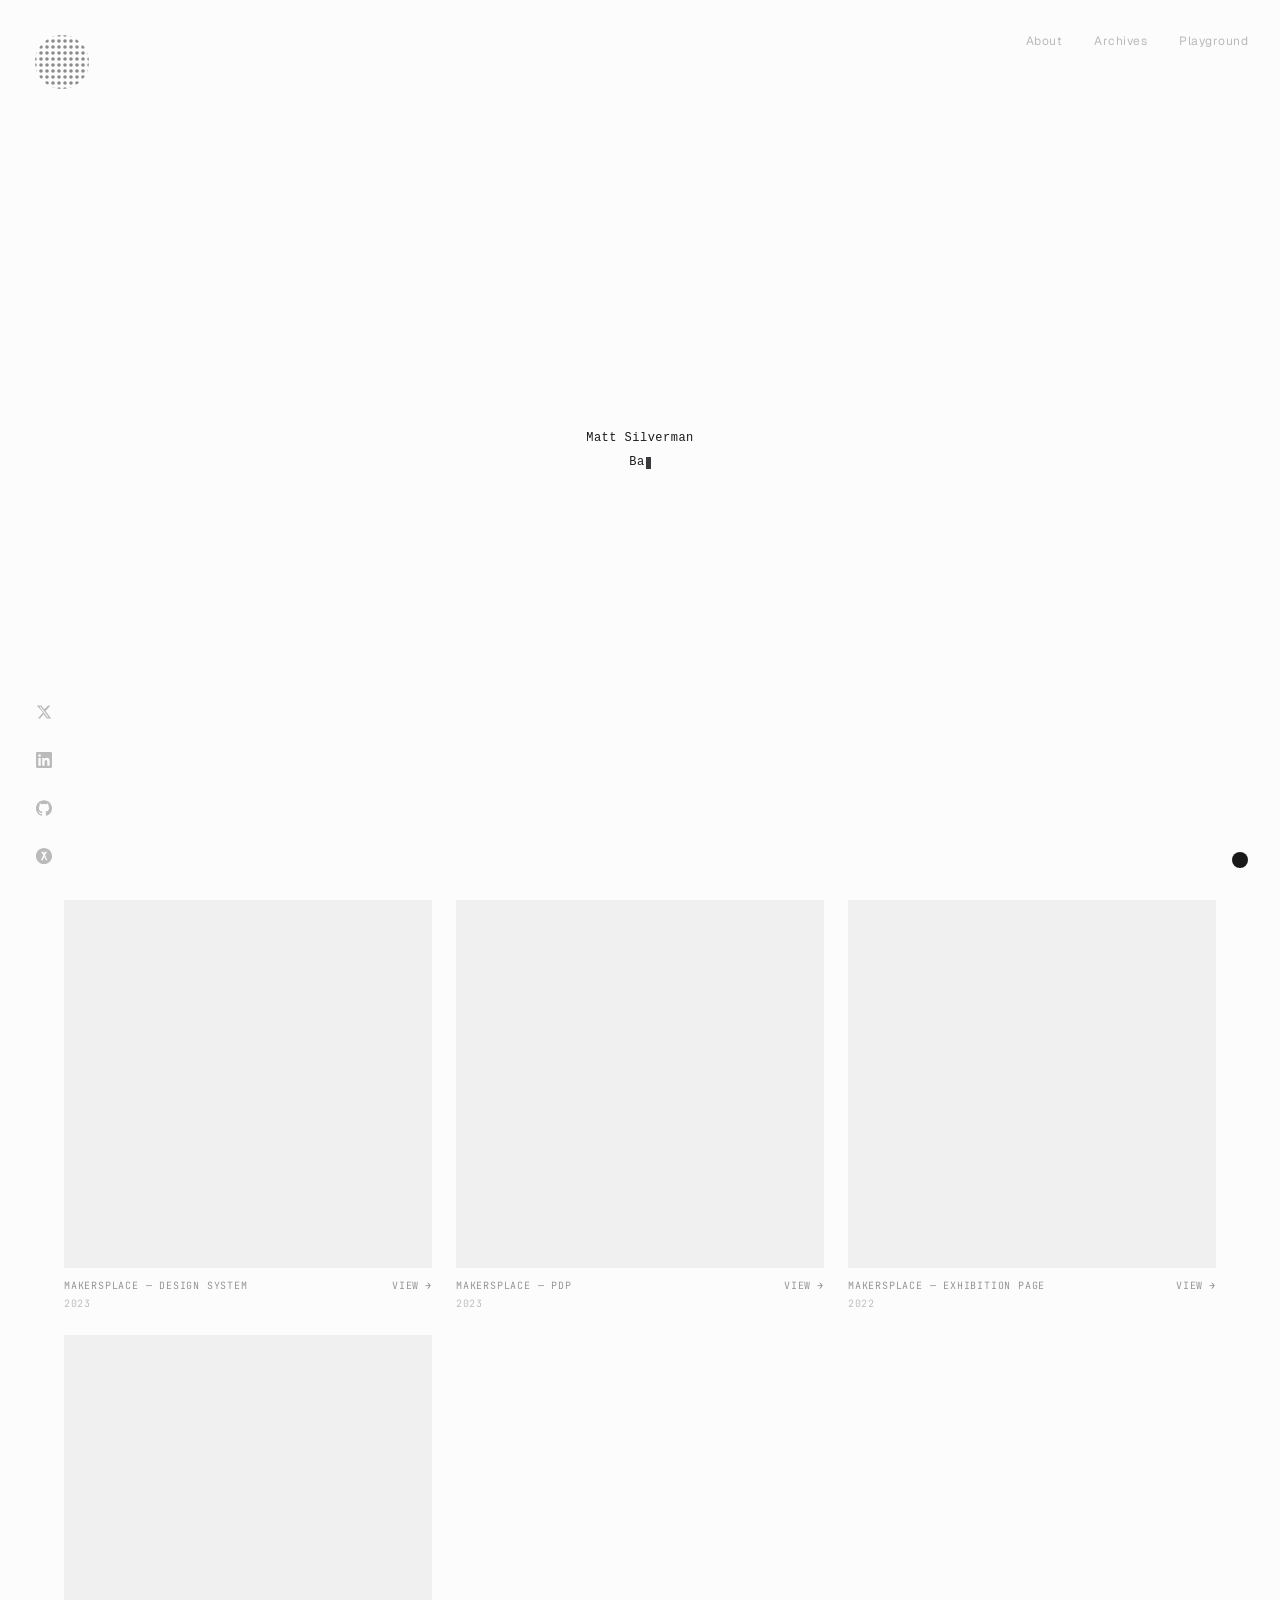
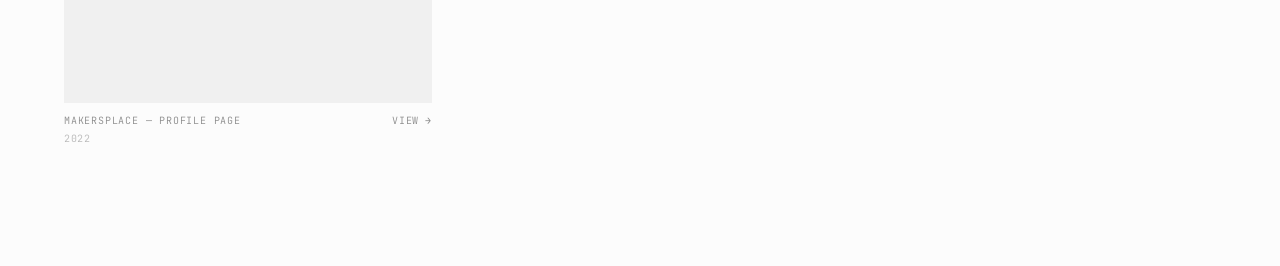
==== commit e3973693: "Switch nav font from JetBrains Mono to Geist Co-Authored-By: Claude Sonnet 4.6 <noreply@anthropic.co" ====
--- a/index.html
+++ b/index.html
@@ -7,7 +7,7 @@
   <meta name="description" content="Product designer based in San Diego.">
   <link rel="preconnect" href="https://fonts.googleapis.com">
   <link rel="preconnect" href="https://fonts.gstatic.com" crossorigin>
-  <link href="https://fonts.googleapis.com/css2?family=JetBrains+Mono:wght@300;400;500;700&display=swap" rel="stylesheet">
+  <link href="https://fonts.googleapis.com/css2?family=Geist:wght@300;400;500;700&family=JetBrains+Mono:wght@300;400;500;700&display=swap" rel="stylesheet">
   <link rel="stylesheet" href="style.css">
   <script>
     (function(){
--- a/style.css
+++ b/style.css
@@ -58,6 +58,7 @@
   display: flex; align-items: center; gap: 32px;
 }
 .nav-link {
+  font-family: 'Geist', sans-serif;
   font-size: 12px; font-weight: 400; letter-spacing: 0.04em;
   color: var(--social);
   transition: color .15s, opacity .15s, transform .15s;
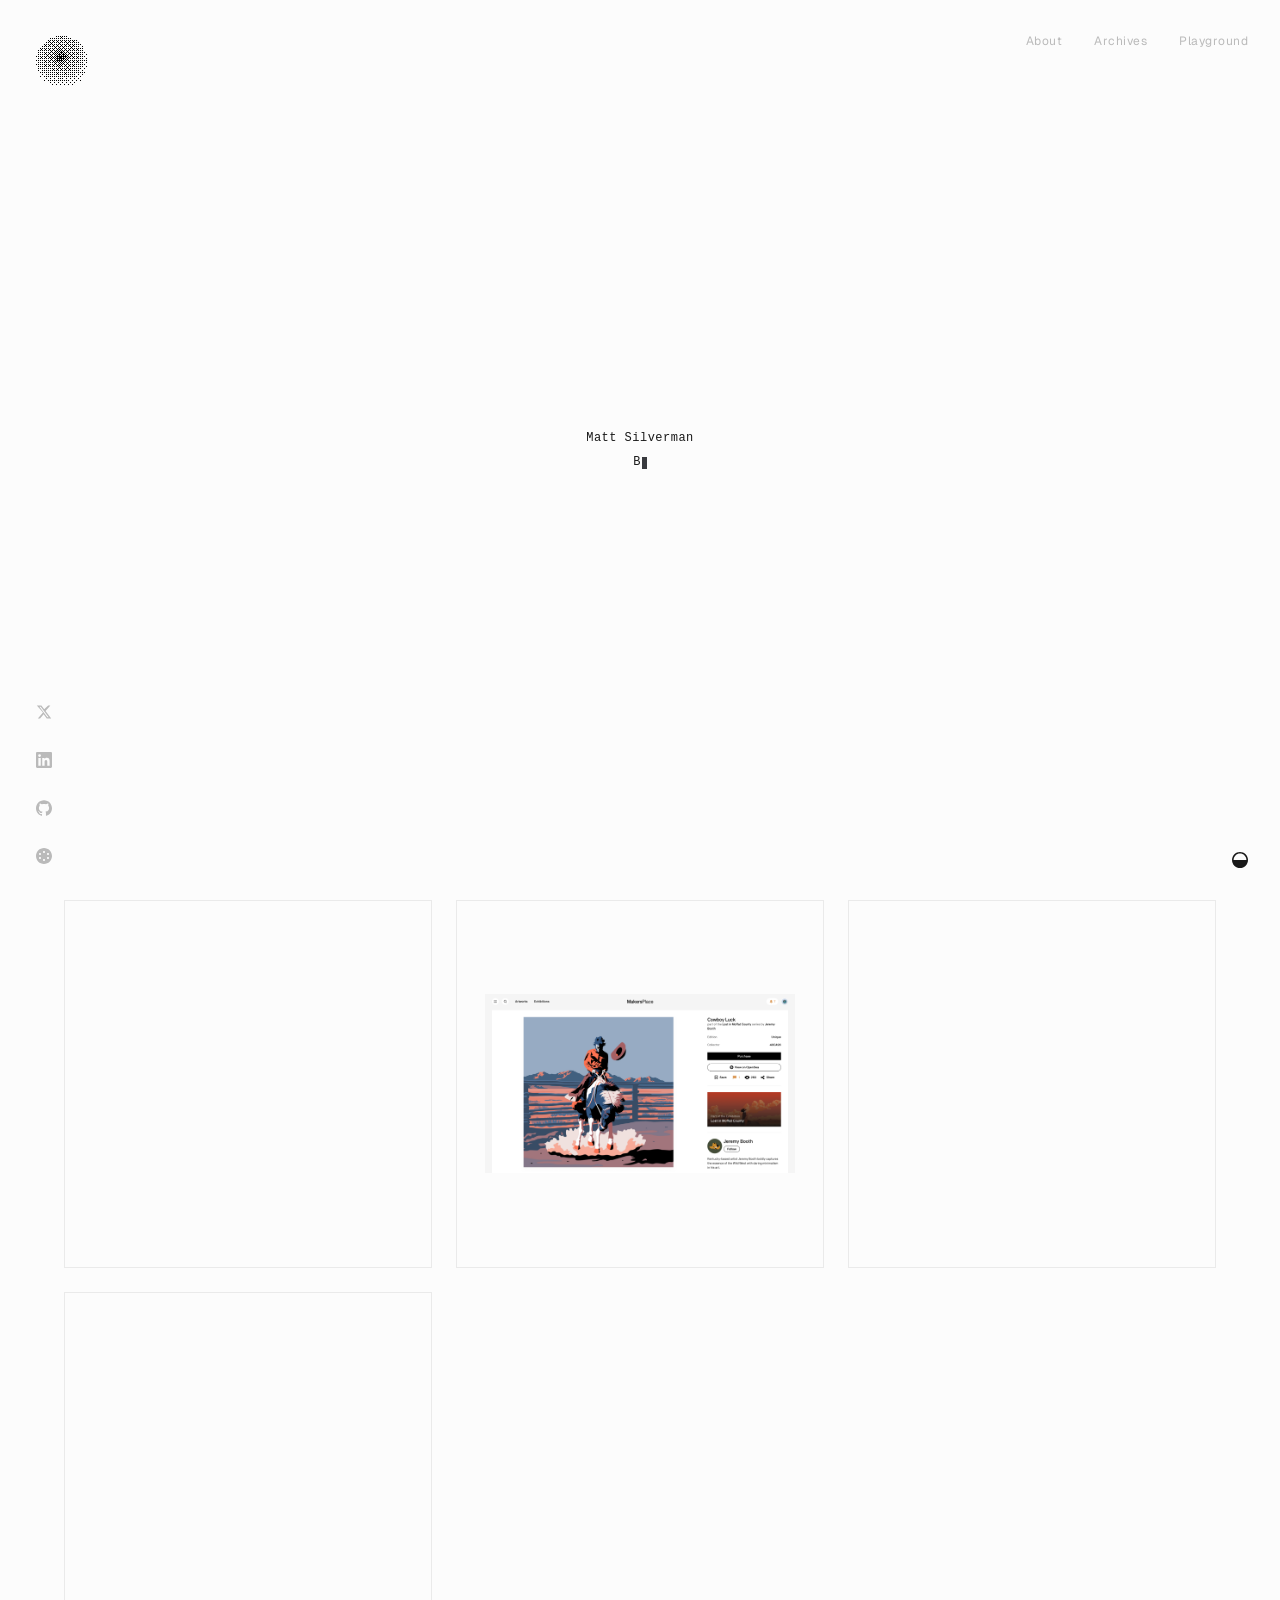
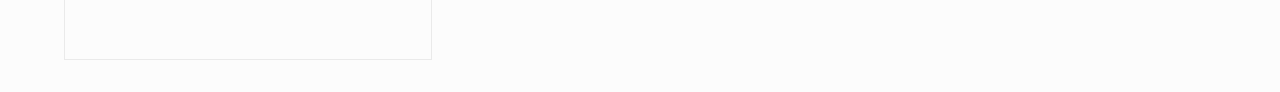
==== commit 89a4889c: "about: badge polish — star spacing, hitbox, avatar border, sounds, tilt fix - Stars spaced further (" ====
--- a/index.html
+++ b/index.html
@@ -24,17 +24,7 @@
 
 <!-- ── TL: Orb / Home ─────────────────────────────────────────────────── -->
 <a href="#" class="orb" id="orb" aria-label="Home">
-  <svg class="orb-svg" viewBox="0 0 60 60" xmlns="http://www.w3.org/2000/svg" aria-hidden="true">
-    <defs>
-      <pattern id="dots" x="0" y="0" width="6" height="6" patternUnits="userSpaceOnUse">
-        <circle cx="3" cy="3" r="1.8" fill="currentColor"/>
-      </pattern>
-      <mask id="circle-mask">
-        <circle cx="30" cy="30" r="27" fill="white"/>
-      </mask>
-    </defs>
-    <rect width="60" height="60" fill="url(#dots)" mask="url(#circle-mask)"/>
-  </svg>
+  <canvas id="orb-canvas"></canvas>
 </a>
 
 <!-- ── TR: Navigation ─────────────────────────────────────────────────── -->
@@ -51,7 +41,7 @@
       <path d="M18.244 2.25h3.308l-7.227 8.26 8.502 11.24H16.17l-4.714-6.231-5.401 6.231H2.747l7.73-8.835L1.254 2.25H8.08l4.253 5.622zm-1.161 17.52h1.833L7.084 4.126H5.117z"/>
     </svg>
   </a>
-  <a href="https://linkedin.com/in/mattsilverman" target="_blank" rel="noopener noreferrer" class="social-link" aria-label="LinkedIn">
+  <a href="https://www.linkedin.com/in/matt-silverman-67126a3a/" target="_blank" rel="noopener noreferrer" class="social-link" aria-label="LinkedIn">
     <svg viewBox="0 0 24 24" xmlns="http://www.w3.org/2000/svg" aria-hidden="true">
       <path d="M20.447 20.452h-3.554v-5.569c0-1.328-.027-3.037-1.852-3.037-1.853 0-2.136 1.445-2.136 2.939v5.667H9.351V9h3.414v1.561h.046c.477-.9 1.637-1.85 3.37-1.85 3.601 0 4.267 2.37 4.267 5.455v6.286zM5.337 7.433a2.062 2.062 0 0 1-2.063-2.065 2.064 2.064 0 1 1 2.063 2.065zm1.782 13.019H3.555V9h3.564v11.452zM22.225 0H1.771C.792 0 0 .774 0 1.729v20.542C0 23.227.792 24 1.771 24h20.451C23.2 24 24 23.227 24 22.271V1.729C24 .774 23.2 0 22.222 0h.003z"/>
     </svg>
@@ -61,15 +51,26 @@
       <path d="M12 .297c-6.63 0-12 5.373-12 12 0 5.303 3.438 9.8 8.205 11.385.6.113.82-.258.82-.577 0-.285-.01-1.04-.015-2.04-3.338.724-4.042-1.61-4.042-1.61C4.422 18.07 3.633 17.7 3.633 17.7c-1.087-.744.084-.729.084-.729 1.205.084 1.838 1.236 1.838 1.236 1.07 1.835 2.809 1.305 3.495.998.108-.776.417-1.305.76-1.605-2.665-.3-5.466-1.332-5.466-5.93 0-1.31.465-2.38 1.235-3.22-.135-.303-.54-1.523.105-3.176 0 0 1.005-.322 3.3 1.23.96-.267 1.98-.399 3-.405 1.02.006 2.04.138 3 .405 2.28-1.552 3.285-1.23 3.285-1.23.645 1.653.24 2.873.12 3.176.765.84 1.23 1.91 1.23 3.22 0 4.61-2.805 5.625-5.475 5.92.42.36.81 1.096.81 2.22 0 1.606-.015 2.896-.015 3.286 0 .315.21.69.825.57C20.565 22.092 24 17.592 24 12.297c0-6.627-5.373-12-12-12"/>
     </svg>
   </a>
-  <a href="https://warpcast.com/mattsilverman" target="_blank" rel="noopener noreferrer" class="social-link" aria-label="Farcaster">
-    <svg viewBox="0 0 24 24" xmlns="http://www.w3.org/2000/svg" aria-hidden="true">
-      <path d="M11.707 0h.586C18.36 0 24 5.373 24 12v.293c0 6.327-5.373 11.707-12 11.707h-.293C5.373 24 0 18.627 0 12.293V12C0 5.373 5.373 0 12 0zm-.371 5.5H7.5l3.5 5-3.5 8h2.5l2.5-5.5 2.5 5.5H17l-3.5-8 3.5-5h-3.836L12 8.5z"/>
+  <a href="https://www.cosmos.so/mattjs" target="_blank" rel="noopener noreferrer" class="social-link" aria-label="Cosmos">
+    <svg width="16" height="16" viewBox="0 0 16 16" fill="none" xmlns="http://www.w3.org/2000/svg" aria-hidden="true">
+      <path d="M8 0C12.4183 0 16 3.58172 16 8C16 12.4183 12.4183 16 8 16C3.58172 16 0 12.4183 0 8C0 3.58172 3.58172 0 8 0ZM8 11C7.44772 11 7 11.4477 7 12C7 12.5523 7.44772 13 8 13C8.55229 13 9 12.5523 9 12C9 11.4477 8.55229 11 8 11ZM4 9C3.44772 9 3 9.44771 3 10C3 10.5523 3.44772 11 4 11C4.55228 11 5 10.5523 5 10C5 9.44771 4.55228 9 4 9ZM12 9C11.4477 9 11 9.44771 11 10C11 10.5523 11.4477 11 12 11C12.5523 11 13 10.5523 13 10C13 9.44771 12.5523 9 12 9ZM4 5C3.44772 5 3 5.44772 3 6C3 6.55228 3.44772 7 4 7C4.55228 7 5 6.55228 5 6C5 5.44772 4.55228 5 4 5ZM12 5C11.4477 5 11 5.44772 11 6C11 6.55228 11.4477 7 12 7C12.5523 7 13 6.55228 13 6C13 5.44772 12.5523 5 12 5ZM8 3C7.44772 3 7 3.44772 7 4C7 4.55228 7.44772 5 8 5C8.55229 5 9 4.55228 9 4C9 3.44772 8.55229 3 8 3Z" fill="currentColor"/>
     </svg>
   </a>
 </div>
 
 <!-- ── BR: Theme toggle ───────────────────────────────────────────────── -->
-<button class="theme-cta" id="themeBtn" aria-label="Toggle theme"></button>
+<button class="theme-cta" id="themeBtn" aria-label="Toggle theme">
+  <svg class="theme-icon" width="16" height="16" viewBox="0 0 16 16" fill="none" xmlns="http://www.w3.org/2000/svg" aria-hidden="true">
+    <mask id="tc-mask-1" fill="white">
+      <path d="M0 8C0 10.1217 0.842854 12.1566 2.34315 13.6569C3.84344 15.1571 5.87827 16 8 16C10.1217 16 12.1566 15.1571 13.6569 13.6569C15.1571 12.1566 16 10.1217 16 8L8 8H0Z"/>
+    </mask>
+    <path d="M0 8C0 10.1217 0.842854 12.1566 2.34315 13.6569C3.84344 15.1571 5.87827 16 8 16C10.1217 16 12.1566 15.1571 13.6569 13.6569C15.1571 12.1566 16 10.1217 16 8L8 8H0Z" fill="currentColor" stroke="currentColor" stroke-width="3.2" mask="url(#tc-mask-1)"/>
+    <mask id="tc-mask-2" fill="white">
+      <path d="M0 8C0 6.94942 0.206926 5.90914 0.608964 4.93853C1.011 3.96793 1.60028 3.08601 2.34315 2.34315C3.08601 1.60028 3.96793 1.011 4.93853 0.608964C5.90914 0.206926 6.94943 0 8 0C9.05058 0 10.0909 0.206926 11.0615 0.608964C12.0321 1.011 12.914 1.60028 13.6569 2.34315C14.3997 3.08601 14.989 3.96793 15.391 4.93853C15.7931 5.90914 16 6.94943 16 8H14.3996C14.3996 7.1596 14.234 6.32743 13.9124 5.551C13.5908 4.77457 13.1194 4.06908 12.5252 3.47483C11.9309 2.88058 11.2254 2.40919 10.449 2.08758C9.67257 1.76597 8.8404 1.60044 8 1.60044C7.1596 1.60044 6.32743 1.76597 5.551 2.08758C4.77457 2.40919 4.06908 2.88058 3.47483 3.47483C2.88058 4.06908 2.40919 4.77457 2.08758 5.551C1.76597 6.32743 1.60044 7.1596 1.60044 8H0Z"/>
+    </mask>
+    <path d="M0 8C0 6.94942 0.206926 5.90914 0.608964 4.93853C1.011 3.96793 1.60028 3.08601 2.34315 2.34315C3.08601 1.60028 3.96793 1.011 4.93853 0.608964C5.90914 0.206926 6.94943 0 8 0C9.05058 0 10.0909 0.206926 11.0615 0.608964C12.0321 1.011 12.914 1.60028 13.6569 2.34315C14.3997 3.08601 14.989 3.96793 15.391 4.93853C15.7931 5.90914 16 6.94943 16 8H14.3996C14.3996 7.1596 14.234 6.32743 13.9124 5.551C13.5908 4.77457 13.1194 4.06908 12.5252 3.47483C11.9309 2.88058 11.2254 2.40919 10.449 2.08758C9.67257 1.76597 8.8404 1.60044 8 1.60044C7.1596 1.60044 6.32743 1.76597 5.551 2.08758C4.77457 2.40919 4.06908 2.88058 3.47483 3.47483C2.88058 4.06908 2.40919 4.77457 2.08758 5.551C1.76597 6.32743 1.60044 7.1596 1.60044 8H0Z" fill="currentColor" stroke="currentColor" stroke-width="3.2" mask="url(#tc-mask-2)"/>
+  </svg>
+</button>
 
 <!-- ── Hero ──────────────────────────────────────────────────────────── -->
 <section class="hero">
@@ -88,53 +89,37 @@
 
     <div class="card">
       <div class="card-inner">
-        <!-- image: images/design-system.jpg -->
-      </div>
-      <div class="card-meta">
-        <div class="card-meta-row">
-          <span class="card-name">MAKERSPLACE — DESIGN SYSTEM</span>
-          <a href="#" class="card-link">VIEW →</a>
-        </div>
-        <span class="card-year">2023</span>
+        <video loop muted playsinline src="images/design-system.mp4"></video>
+        <button class="mute-btn" aria-label="Toggle mute">
+          <svg class="icon-muted" width="16" height="16" viewBox="0 0 16 16" fill="none" stroke="currentColor" stroke-width="1.3" stroke-linecap="round" stroke-linejoin="round"><path d="M7 3.5 3.5 6H1v4h2.5L7 12.5V3.5Z"/><line x1="10" y1="6" x2="14" y2="10"/><line x1="14" y1="6" x2="10" y2="10"/></svg>
+          <svg class="icon-unmuted" width="16" height="16" viewBox="0 0 16 16" fill="none" stroke="currentColor" stroke-width="1.3" stroke-linecap="round" stroke-linejoin="round" style="display:none"><path d="M7 3.5 3.5 6H1v4h2.5L7 12.5V3.5Z"/><path d="M10.5 5.5c1 1 1 4 0 5"/><path d="M12.5 3.5c1.5 1.5 1.5 7.5 0 9"/></svg>
+        </button>
       </div>
     </div>
 
     <div class="card">
       <div class="card-inner">
-        <!-- image: images/pdp.jpg -->
-      </div>
-      <div class="card-meta">
-        <div class="card-meta-row">
-          <span class="card-name">MAKERSPLACE — PDP</span>
-          <a href="#" class="card-link">VIEW →</a>
-        </div>
-        <span class="card-year">2023</span>
+        <img src="images/pdp.png" alt="MakersPlace PDP">
       </div>
     </div>
 
     <div class="card">
       <div class="card-inner">
-        <!-- image: images/exhibition.jpg -->
-      </div>
-      <div class="card-meta">
-        <div class="card-meta-row">
-          <span class="card-name">MAKERSPLACE — EXHIBITION PAGE</span>
-          <a href="#" class="card-link">VIEW →</a>
-        </div>
-        <span class="card-year">2022</span>
+        <video loop muted playsinline src="images/exhibition.mp4"></video>
+        <button class="mute-btn" aria-label="Toggle mute">
+          <svg class="icon-muted" width="16" height="16" viewBox="0 0 16 16" fill="none" stroke="currentColor" stroke-width="1.3" stroke-linecap="round" stroke-linejoin="round"><path d="M7 3.5 3.5 6H1v4h2.5L7 12.5V3.5Z"/><line x1="10" y1="6" x2="14" y2="10"/><line x1="14" y1="6" x2="10" y2="10"/></svg>
+          <svg class="icon-unmuted" width="16" height="16" viewBox="0 0 16 16" fill="none" stroke="currentColor" stroke-width="1.3" stroke-linecap="round" stroke-linejoin="round" style="display:none"><path d="M7 3.5 3.5 6H1v4h2.5L7 12.5V3.5Z"/><path d="M10.5 5.5c1 1 1 4 0 5"/><path d="M12.5 3.5c1.5 1.5 1.5 7.5 0 9"/></svg>
+        </button>
       </div>
     </div>
 
     <div class="card">
       <div class="card-inner">
-        <!-- image: images/profile.jpg -->
-      </div>
-      <div class="card-meta">
-        <div class="card-meta-row">
-          <span class="card-name">MAKERSPLACE — PROFILE PAGE</span>
-          <a href="#" class="card-link">VIEW →</a>
-        </div>
-        <span class="card-year">2022</span>
+        <video loop muted playsinline src="images/profile.mp4"></video>
+        <button class="mute-btn" aria-label="Toggle mute">
+          <svg class="icon-muted" width="16" height="16" viewBox="0 0 16 16" fill="none" stroke="currentColor" stroke-width="1.3" stroke-linecap="round" stroke-linejoin="round"><path d="M7 3.5 3.5 6H1v4h2.5L7 12.5V3.5Z"/><line x1="10" y1="6" x2="14" y2="10"/><line x1="14" y1="6" x2="10" y2="10"/></svg>
+          <svg class="icon-unmuted" width="16" height="16" viewBox="0 0 16 16" fill="none" stroke="currentColor" stroke-width="1.3" stroke-linecap="round" stroke-linejoin="round" style="display:none"><path d="M7 3.5 3.5 6H1v4h2.5L7 12.5V3.5Z"/><path d="M10.5 5.5c1 1 1 4 0 5"/><path d="M12.5 3.5c1.5 1.5 1.5 7.5 0 9"/></svg>
+        </button>
       </div>
     </div>
 
@@ -142,6 +127,99 @@
 </main>
 
 <script src="app.js"></script>
+<script>
+(function () {
+  const S = 60;
+  const canvas = document.getElementById('orb-canvas');
+  canvas.width = S; canvas.height = S;
+  const ctx = canvas.getContext('2d');
+  const orbEl = document.getElementById('orb');
+
+  // 8×8 ordered Bayer — converts smooth grayscale → 1-bit halftone
+  const B8 = [
+     0,32, 8,40, 2,34,10,42,
+    48,16,56,24,50,18,58,26,
+    12,44, 4,36,14,46, 6,38,
+    60,28,52,20,62,30,54,22,
+     3,35,11,43, 1,33, 9,41,
+    51,19,59,27,49,17,57,25,
+    15,47, 7,39,13,45, 5,37,
+    63,31,55,23,61,29,53,21
+  ].map(v => v / 64);
+
+  // Sphere + light constants
+  const BASE_R = 0.86;          // sphere radius in −1..1 space
+  const OR = 0.72, YF = 0.46;  // orbit radius; y-flatten for 3-D depth illusion
+
+  let hovered  = false;
+  let angle    = 1.2;   // current light angle
+  let speed    = 0.38;  // rad/s
+  let gain     = 0.60;  // brightness multiplier
+  let specPow  = 10;    // Phong specular exponent
+  let flash    = 0;     // one-shot entry flash
+  let breatheT = 0;
+  let prevMs   = 0;
+
+  orbEl.addEventListener('mouseenter', () => { hovered = true;  flash = 1.0; });
+  orbEl.addEventListener('mouseleave', () => { hovered = false; });
+
+  function frame(ms) {
+    const dt = Math.min((ms - prevMs) / 1000, 0.05);
+    prevMs = ms;
+
+    speed   += ((hovered ? 2.8  : 0.38) - speed)   * Math.min(1, dt * 4);
+    gain    += ((hovered ? 0.90 : 0.60) - gain)     * Math.min(1, dt * 5);
+    specPow += ((hovered ? 22   : 10)   - specPow)  * Math.min(1, dt * 4);
+    flash    = Math.max(0, flash - dt * 2.5);
+    breatheT += dt * 0.55;
+    angle   += speed * dt;
+
+    // Sphere radius breathes ±2.2% at rest (alive but subtle)
+    const R  = BASE_R * (1 + 0.022 * Math.sin(breatheT));
+
+    // Light direction: elliptical orbit, z always positive (front hemisphere)
+    const lx = Math.cos(angle) * OR;
+    const ly = Math.sin(angle) * OR * YF;
+    const lz = Math.sqrt(Math.max(0, 1 - lx*lx - ly*ly));
+
+    const img = ctx.createImageData(S, S);
+    const p   = img.data;
+
+    for (let py = 0; py < S; py++) {
+      for (let px = 0; px < S; px++) {
+        const u  = (px + 0.5) / S * 2 - 1;
+        const v  = -((py + 0.5) / S * 2 - 1);
+        const r2 = u*u + v*v;
+        if (r2 > R*R) continue;
+
+        // Unit surface normal
+        const sz = Math.sqrt(R*R - r2);
+        const nx = u/R, ny = v/R, nz = sz/R;
+
+        // Phong: diffuse + specular (eye at +z)
+        const ndl  = Math.max(0, nx*lx + ny*ly + nz*lz);
+        const rx   = 2*ndl*nx - lx, ry = 2*ndl*ny - ly, rz = 2*ndl*nz - lz;
+        const spec = Math.pow(Math.max(0, rz), specPow);
+
+        // Fresnel rim: edge pixels slightly brighter, outlines the sphere
+        const rim  = 0.10 * Math.pow(1 - nz, 2.2);
+
+        const lit = (0.05 + ndl*0.58 + spec*0.75 + rim) * gain + flash * 0.30;
+
+        if (Math.min(1, lit) > B8[(py % 8) * 8 + (px % 8)]) {
+          const i = (py * S + px) * 4;
+          p[i] = p[i+1] = p[i+2] = 0; p[i+3] = 255;
+        }
+      }
+    }
+
+    ctx.putImageData(img, 0, 0);
+    requestAnimationFrame(frame);
+  }
+
+  requestAnimationFrame(frame);
+})();
+</script>
 
 <!-- ── Terminal Intro (github.com/mattjss/terminal-intro) ─────────────── -->
 <script>
--- a/style.css
+++ b/style.css
@@ -38,19 +38,19 @@
 .orb {
   position: fixed; top: 32px; left: 32px; z-index: 100;
   width: 60px; height: 60px;
-  border-radius: 50%; overflow: hidden;
-  display: flex; align-items: center; justify-content: center;
-  color: var(--fg-50);
+  display: block;
   transition: width .4s cubic-bezier(.4,0,.2,1),
               height .4s cubic-bezier(.4,0,.2,1),
-              color .15s,
               opacity .15s;
 }
-.orb:hover { color: var(--fg); }
 .orb:active { opacity: .7; transform: scale(.92); }
 .orb.scrolled { width: 32px; height: 32px; }
 
-.orb-svg { width: 100%; height: 100%; display: block; transition: width .4s, height .4s; }
+#orb-canvas {
+  width: 100%; height: 100%; display: block;
+  image-rendering: pixelated;
+}
+[data-theme=dark] #orb-canvas { filter: invert(1); }
 
 /* ── Nav — top-right, 32px from edges ──────────────────────────────────── */
 .nav {
@@ -85,12 +85,21 @@
 .theme-cta {
   position: fixed; bottom: 32px; right: 32px; z-index: 100;
   width: 16px; height: 16px;
-  border-radius: 50%; background: var(--fg);
-  border: none; cursor: pointer; padding: 0;
-  transition: transform .15s, opacity .15s;
+  background: none; border: none; cursor: pointer; padding: 0;
+  color: var(--fg);
+  display: flex; align-items: center; justify-content: center;
+  transition: opacity .15s;
 }
-.theme-cta:hover  { opacity: .65; }
-.theme-cta:active { transform: scale(.82); }
+.theme-cta:hover  { opacity: .6; }
+.theme-cta:active { opacity: .4; }
+
+.theme-icon {
+  display: block;
+  transition: transform .3s ease;
+}
+[data-theme=dark] .theme-icon {
+  transform: rotate(180deg);
+}
 
 /* ── Hero — full viewport, terminal centered ────────────────────────────── */
 .hero {
@@ -134,8 +143,8 @@
 @keyframes blink { 0%,49%{opacity:1} 50%,100%{opacity:0} }
 
 /* ── Main / cards ───────────────────────────────────────────────────────── */
-main { padding: 0 64px 120px; }
-@media (max-width: 768px) { main { padding: 0 32px 80px; } }
+main { padding: 0 64px 32px; }
+@media (max-width: 768px) { main { padding: 0 32px 32px; } }
 
 .cards-grid {
   display: grid;
@@ -151,38 +160,35 @@
 .card-inner {
   position: relative;
   aspect-ratio: 1 / 1;
-  background: #f0f0f0;
+  background: transparent;
+  border: 1px solid #eaeaea;
   overflow: hidden;
-  transition: filter .2s;
+  transition: border-color .2s;
 }
-[data-theme=dark] .card-inner { background: #1a1a1a; }
-.card:hover .card-inner { filter: brightness(0.95); }
-[data-theme=dark] .card:hover .card-inner { filter: brightness(1.1); }
+[data-theme=dark] .card-inner { border-color: #2a2a2a; }
 
-.card-inner img {
+.card-inner img,
+.card-inner video {
   position: absolute;
   left: 7.6%; top: 25.4%;
   width: 84.8%; height: 48.9%;
   object-fit: cover; display: block;
+  transition: transform .5s ease;
 }
+.card:hover .card-inner img,
+.card:hover .card-inner video { transform: scale(1.05); }
 
-.card-meta {
-  padding: 10px 0 0;
-  display: flex; flex-direction: column; gap: 3px;
+/* Mute button */
+.mute-btn {
+  position: absolute; bottom: 10px; right: 10px;
+  width: 20px; height: 20px;
+  background: none; border: none; cursor: pointer; padding: 0;
+  display: flex; align-items: center; justify-content: center;
+  color: var(--fg);
+  opacity: 0; pointer-events: none;
+  transition: opacity .15s, transform .15s;
 }
-.card-meta-row {
-  display: flex; justify-content: space-between; align-items: baseline; gap: 8px;
-}
-.card-name {
-  font-size: 10px; letter-spacing: 0.08em;
-  text-transform: uppercase; color: var(--fg-50);
-}
-.card-year {
-  font-size: 10px; letter-spacing: 0.06em; color: var(--fg-30);
-}
-.card-link {
-  font-size: 10px; letter-spacing: 0.06em; text-transform: uppercase;
-  color: var(--fg-50); flex-shrink: 0;
-  transition: color .15s;
-}
-.card-link:hover { color: var(--fg); }
+.card.show-mute .mute-btn { opacity: 0.7; pointer-events: auto; }
+.mute-btn:hover  { opacity: 1 !important; }
+.mute-btn:active { transform: scale(.85); }
+
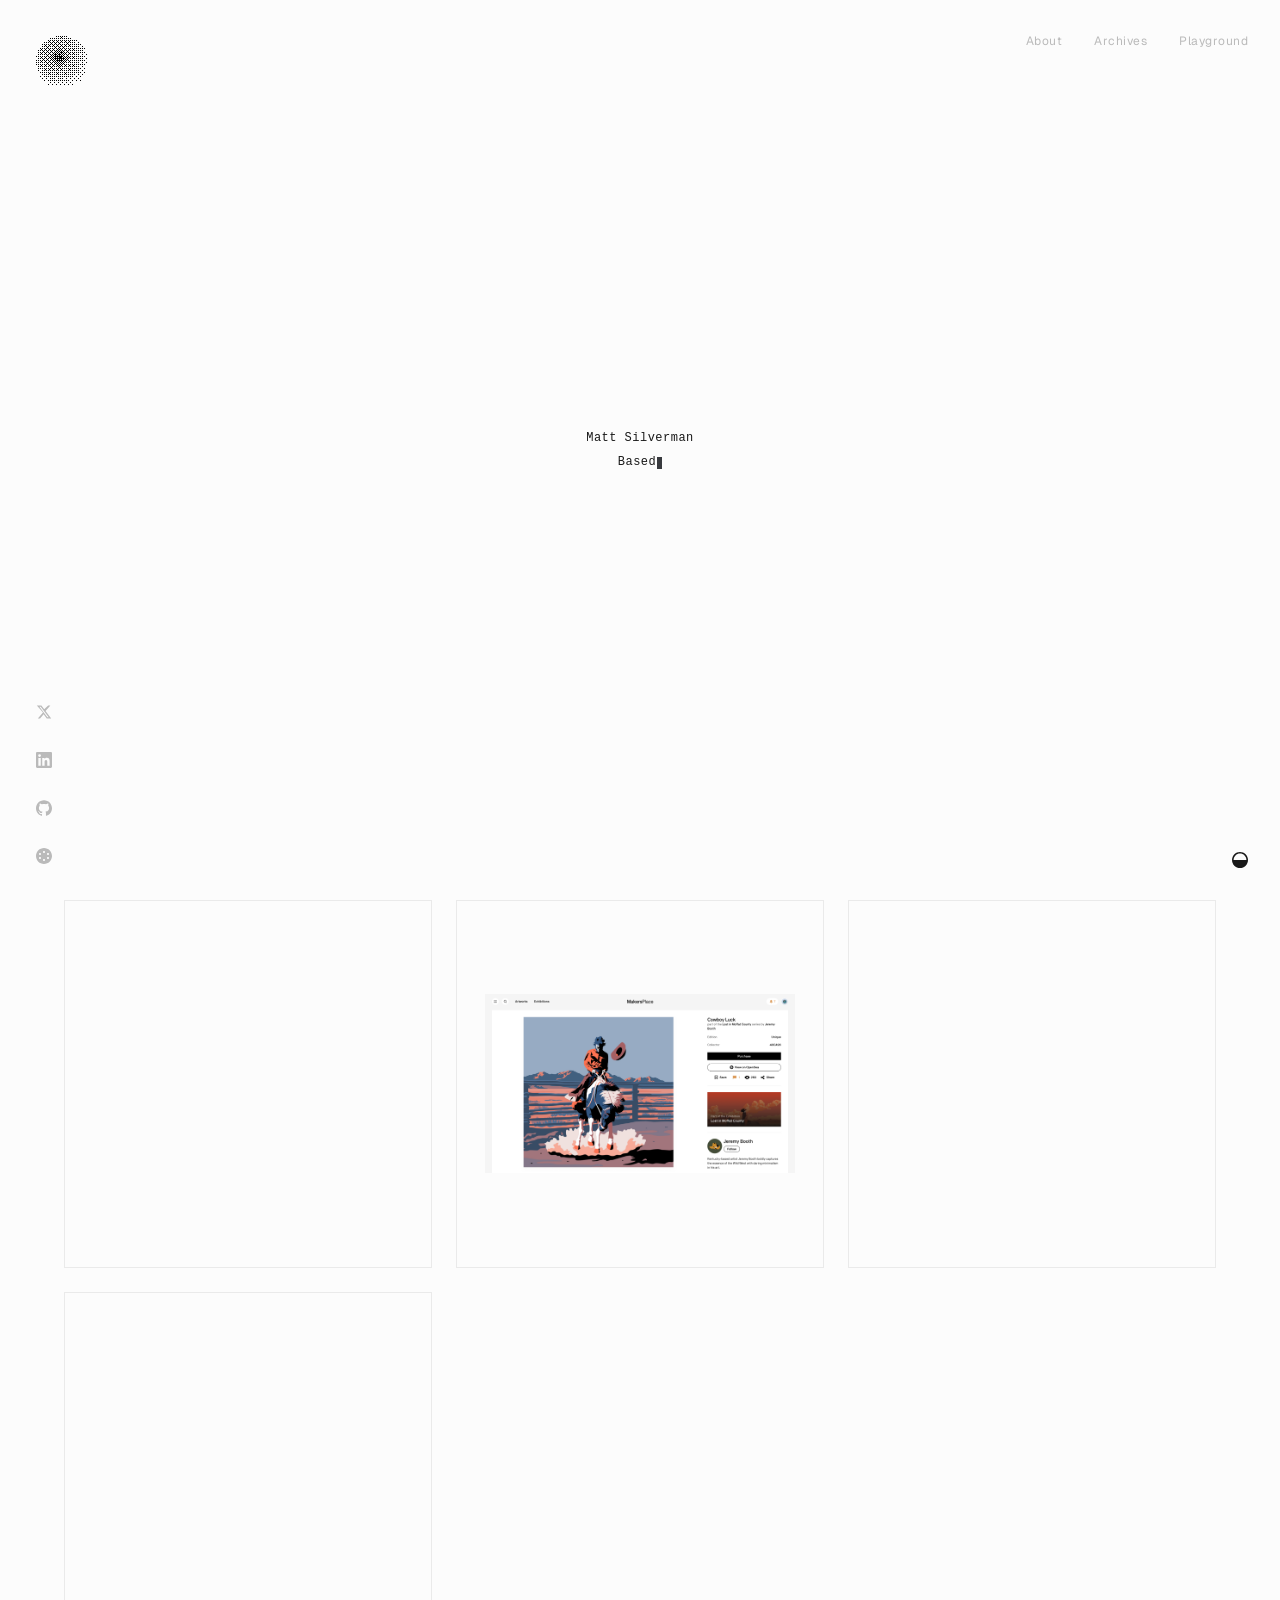
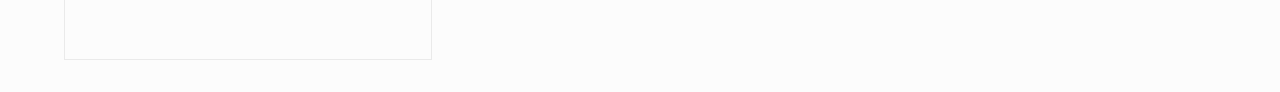
==== commit 5ef2f8c1: "home: remove mute buttons, gate card sounds to playground only; fix design-system video - Mute/unmut" ====
--- a/index.html
+++ b/index.html
@@ -89,11 +89,7 @@
 
     <div class="card">
       <div class="card-inner">
-        <video loop muted playsinline src="images/design-system.mp4"></video>
-        <button class="mute-btn" aria-label="Toggle mute">
-          <svg class="icon-muted" width="16" height="16" viewBox="0 0 16 16" fill="none" stroke="currentColor" stroke-width="1.3" stroke-linecap="round" stroke-linejoin="round"><path d="M7 3.5 3.5 6H1v4h2.5L7 12.5V3.5Z"/><line x1="10" y1="6" x2="14" y2="10"/><line x1="14" y1="6" x2="10" y2="10"/></svg>
-          <svg class="icon-unmuted" width="16" height="16" viewBox="0 0 16 16" fill="none" stroke="currentColor" stroke-width="1.3" stroke-linecap="round" stroke-linejoin="round" style="display:none"><path d="M7 3.5 3.5 6H1v4h2.5L7 12.5V3.5Z"/><path d="M10.5 5.5c1 1 1 4 0 5"/><path d="M12.5 3.5c1.5 1.5 1.5 7.5 0 9"/></svg>
-        </button>
+        <video loop muted playsinline src="images/design-system.mp4" style="object-position: right center;"></video>
       </div>
     </div>
 
@@ -106,20 +102,12 @@
     <div class="card">
       <div class="card-inner">
         <video loop muted playsinline src="images/exhibition.mp4"></video>
-        <button class="mute-btn" aria-label="Toggle mute">
-          <svg class="icon-muted" width="16" height="16" viewBox="0 0 16 16" fill="none" stroke="currentColor" stroke-width="1.3" stroke-linecap="round" stroke-linejoin="round"><path d="M7 3.5 3.5 6H1v4h2.5L7 12.5V3.5Z"/><line x1="10" y1="6" x2="14" y2="10"/><line x1="14" y1="6" x2="10" y2="10"/></svg>
-          <svg class="icon-unmuted" width="16" height="16" viewBox="0 0 16 16" fill="none" stroke="currentColor" stroke-width="1.3" stroke-linecap="round" stroke-linejoin="round" style="display:none"><path d="M7 3.5 3.5 6H1v4h2.5L7 12.5V3.5Z"/><path d="M10.5 5.5c1 1 1 4 0 5"/><path d="M12.5 3.5c1.5 1.5 1.5 7.5 0 9"/></svg>
-        </button>
       </div>
     </div>
 
     <div class="card">
       <div class="card-inner">
         <video loop muted playsinline src="images/profile.mp4"></video>
-        <button class="mute-btn" aria-label="Toggle mute">
-          <svg class="icon-muted" width="16" height="16" viewBox="0 0 16 16" fill="none" stroke="currentColor" stroke-width="1.3" stroke-linecap="round" stroke-linejoin="round"><path d="M7 3.5 3.5 6H1v4h2.5L7 12.5V3.5Z"/><line x1="10" y1="6" x2="14" y2="10"/><line x1="14" y1="6" x2="10" y2="10"/></svg>
-          <svg class="icon-unmuted" width="16" height="16" viewBox="0 0 16 16" fill="none" stroke="currentColor" stroke-width="1.3" stroke-linecap="round" stroke-linejoin="round" style="display:none"><path d="M7 3.5 3.5 6H1v4h2.5L7 12.5V3.5Z"/><path d="M10.5 5.5c1 1 1 4 0 5"/><path d="M12.5 3.5c1.5 1.5 1.5 7.5 0 9"/></svg>
-        </button>
       </div>
     </div>
 
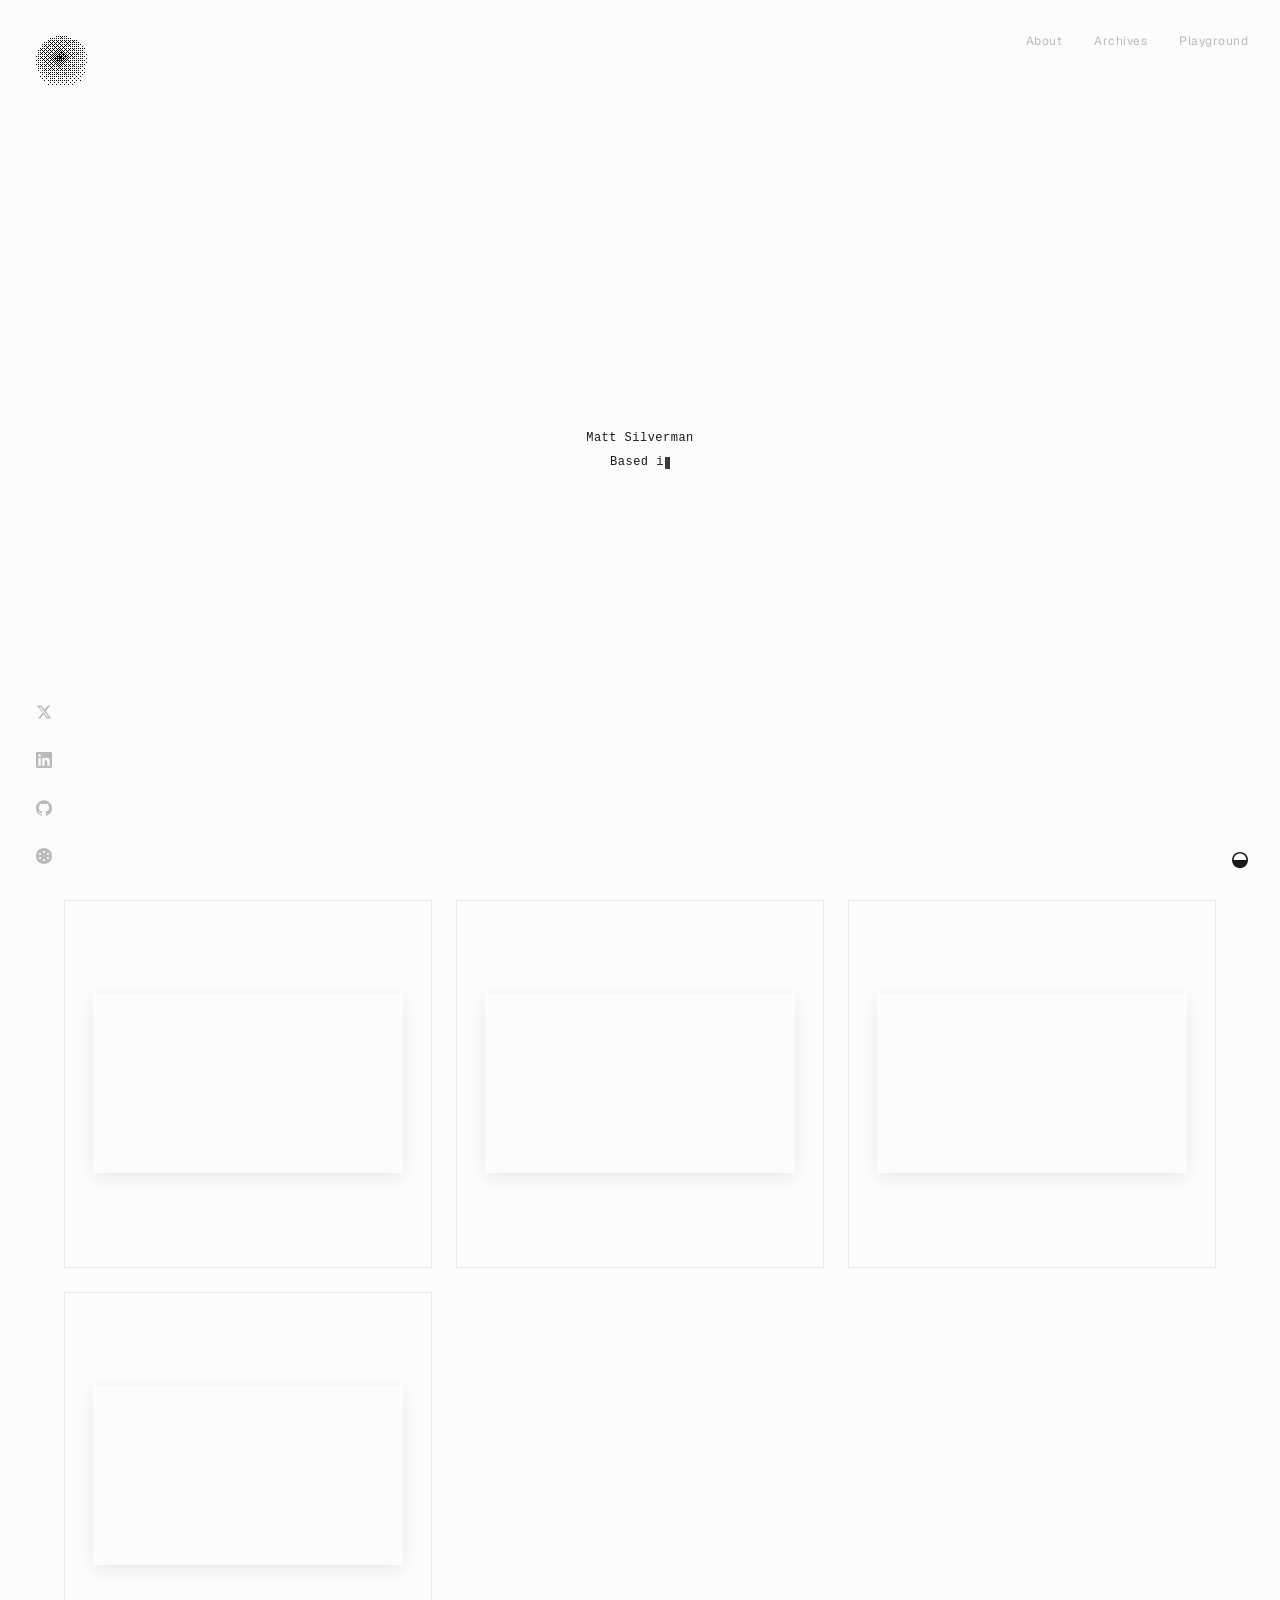
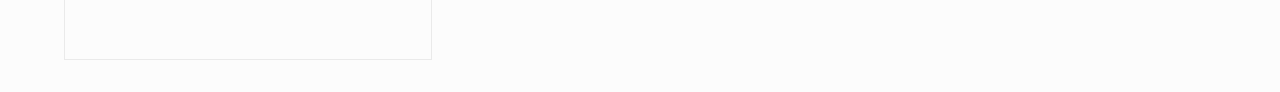
==== commit 2fbb5052: "polish: glass badge, card shadows, terminal sound gating, pdp video - Badge glass updated to match p" ====
--- a/index.html
+++ b/index.html
@@ -95,7 +95,7 @@
 
     <div class="card">
       <div class="card-inner">
-        <img src="images/pdp.png" alt="MakersPlace PDP">
+        <video loop muted playsinline src="images/pdp.mp4"></video>
       </div>
     </div>
 
@@ -234,7 +234,17 @@
     const src = c.createBufferSource(); src.buffer = buf; return src;
   }
 
+  let terminalAudible = true;
+  const heroEl = document.querySelector('.hero');
+  if (heroEl && 'IntersectionObserver' in window) {
+    new IntersectionObserver(
+      ([e]) => { terminalAudible = e.intersectionRatio >= 0.5; },
+      { threshold: 0.5 }
+    ).observe(heroEl);
+  }
+
   function keyClick() {
+    if (!terminalAudible) return;
     try {
       const c = ac(), t = c.currentTime;
       const noise = mkNoise(c, 0.005);
@@ -253,6 +263,7 @@
   }
 
   function enterClick() {
+    if (!terminalAudible) return;
     try {
       const c = ac(), t = c.currentTime;
       const noise = mkNoise(c, 0.008);
--- a/style.css
+++ b/style.css
@@ -173,10 +173,23 @@
   left: 7.6%; top: 25.4%;
   width: 84.8%; height: 48.9%;
   object-fit: cover; display: block;
-  transition: transform .5s ease;
+  box-shadow: 0 4px 16px rgba(0,0,0,0.08);
+  transition: transform .5s ease, box-shadow .5s ease;
+}
+[data-theme=dark] .card-inner img,
+[data-theme=dark] .card-inner video {
+  box-shadow: 0 4px 16px rgba(0,0,0,0.45);
 }
 .card:hover .card-inner img,
-.card:hover .card-inner video { transform: scale(1.05); }
+.card:hover .card-inner video {
+  transform: scale(1.05);
+  box-shadow: 0 10px 32px rgba(0,0,0,0.14);
+}
+[data-theme=dark] .card:hover .card-inner img,
+[data-theme=dark] .card:hover .card-inner video {
+  box-shadow: 0 10px 32px rgba(0,0,0,0.65);
+}
+.card:active .card-inner { transform: scale(.98); }
 
 /* Mute button */
 .mute-btn {
